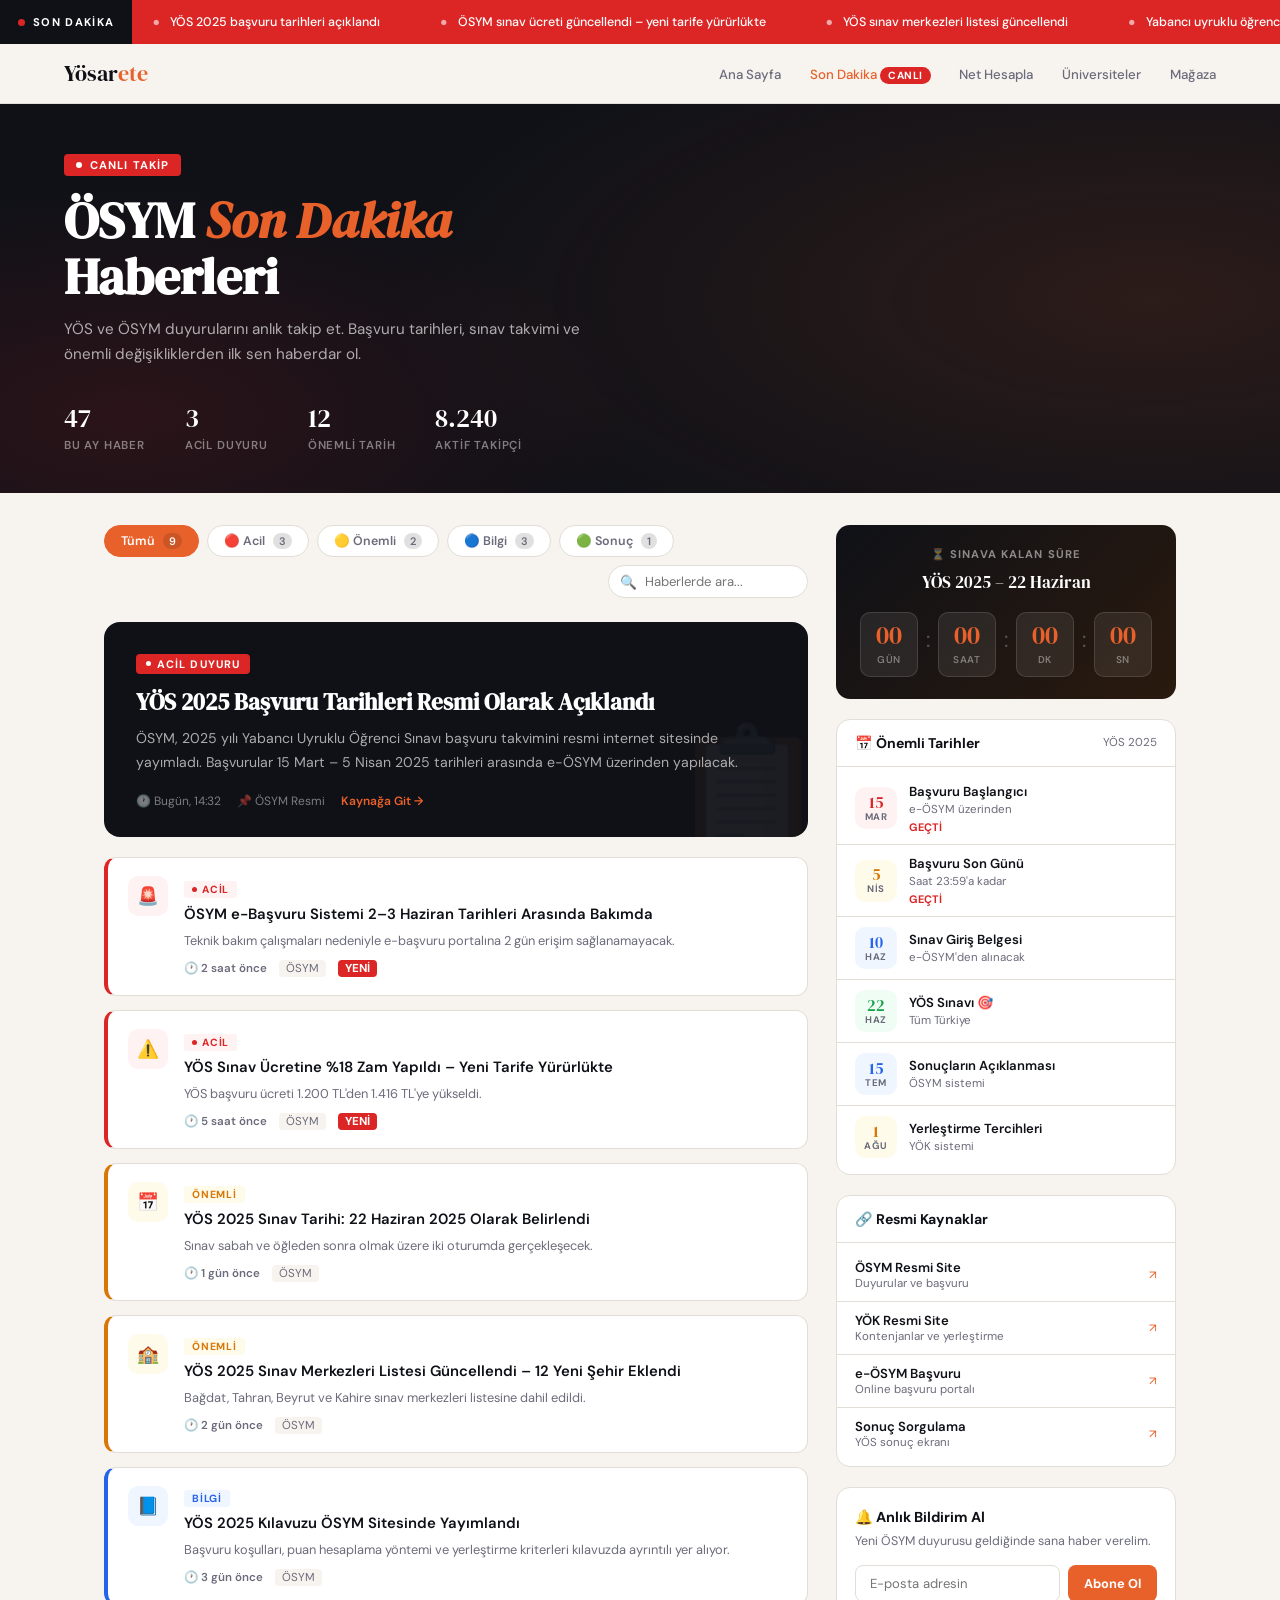
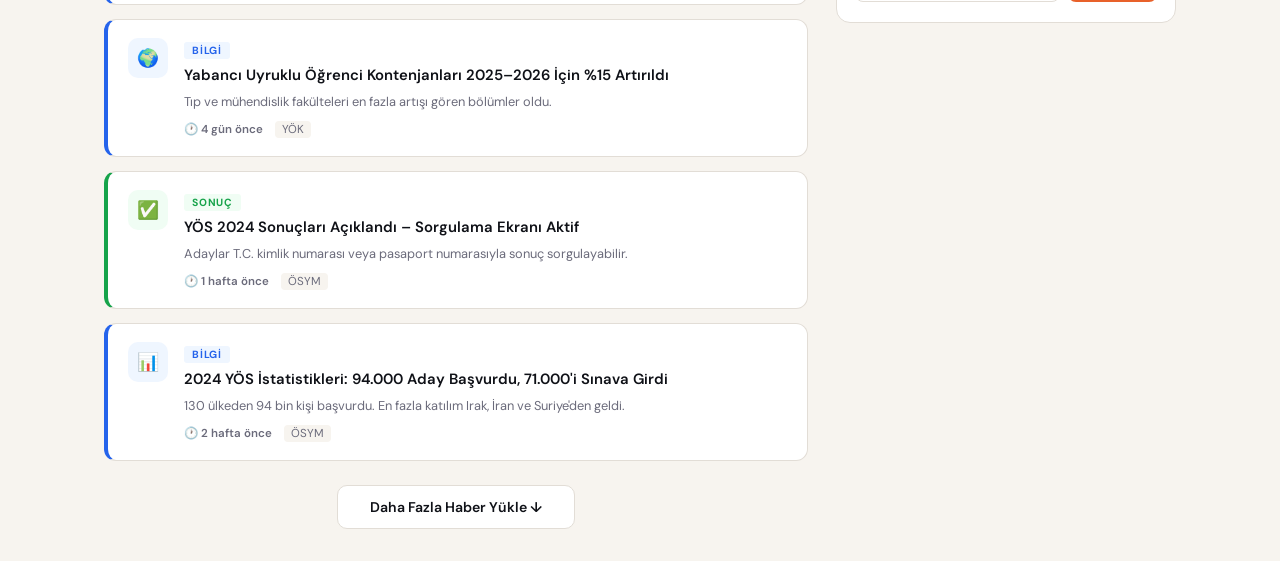
==== index.html @ b96cd9fc "Update print statement from 'Hello' to 'Goodbye'" ====
<!DOCTYPE html>
<html lang="tr">
<head>
<meta charset="UTF-8"/>
<meta name="viewport" content="width=device-width, initial-scale=1.0"/>
<title>ÖSYM Son Dakika – Yösarete</title>
<link href="https://fonts.googleapis.com/css2?family=DM+Serif+Display:ital@0;1&family=DM+Sans:ital,wght@0,300;0,400;0,500;0,600;0,700;1,400&display=swap" rel="stylesheet"/>
<style>
:root {
  --ink:     #0f1117;
  --accent:  #e8612a;
  --red:     #dc2626;
  --amber:   #d97706;
  --green:   #16a34a;
  --blue:    #2563eb;
  --soft:    #f7f4ef;
  --white:   #ffffff;
  --border:  #e2ddd6;
  --mid:     #6b6b7b;
  --ticker-h: 44px;
}
*, *::before, *::after { box-sizing: border-box; margin: 0; padding: 0; }
html { scroll-behavior: smooth; }
body { font-family: 'DM Sans', sans-serif; background: var(--soft); color: var(--ink); overflow-x: hidden; }

.ticker-bar {
  position: fixed; top: 0; left: 0; right: 0; z-index: 200;
  height: var(--ticker-h);
  background: var(--red);
  display: flex; align-items: center; overflow: hidden;
}
.ticker-label {
  background: var(--ink); color: #fff;
  font-size: .7rem; font-weight: 700; letter-spacing: .12em;
  text-transform: uppercase; white-space: nowrap;
  padding: 0 18px; height: 100%;
  display: flex; align-items: center; gap: 8px; flex-shrink: 0;
}
.ticker-dot { width: 7px; height: 7px; border-radius: 50%; background: var(--red); animation: blink 1s infinite; }
.ticker-inner {
  display: flex; gap: 60px; white-space: nowrap;
  animation: ticker 40s linear infinite;
  font-size: .78rem; font-weight: 500; color: #fff;
  align-items: center; padding: 0 20px;
}
.ticker-inner span::before { content: '●'; margin-right: 10px; opacity: .6; }
@keyframes ticker { from { transform: translateX(0); } to { transform: translateX(-50%); } }
@keyframes blink { 0%,100%{ opacity:1; } 50%{ opacity:0; } }

nav {
  position: fixed; top: var(--ticker-h); left: 0; right: 0; z-index: 100;
  background: rgba(247,244,239,.95); backdrop-filter: blur(14px);
  border-bottom: 1px solid var(--border);
  display: flex; align-items: center; justify-content: space-between;
  padding: 0 5vw; height: 60px;
}
.nav-logo { font-family: 'DM Serif Display', serif; font-size: 1.35rem; color: var(--ink); text-decoration: none; }
.nav-logo span { color: var(--accent); }
.nav-links { display: flex; gap: 1.8rem; list-style: none; }
.nav-links a { font-size: .83rem; font-weight: 500; color: var(--mid); text-decoration: none; transition: color .2s; }
.nav-links a:hover, .nav-links a.active { color: var(--accent); }
.nav-badge { background: var(--red); color: #fff; font-size: .65rem; font-weight: 700; letter-spacing: .05em; padding: 2px 8px; border-radius: 20px; animation: blink 1.5s infinite; }

.hero-band {
  margin-top: calc(var(--ticker-h) + 60px);
  background: var(--ink); color: #fff;
  padding: 48px 5vw 40px; position: relative; overflow: hidden;
}
.hero-band-bg {
  position: absolute; inset: 0;
  background: radial-gradient(ellipse 60% 80% at 90% 50%, #e8612a22, transparent),
              radial-gradient(ellipse 40% 60% at 10% 80%, #dc262622, transparent);
}
.hero-band-inner { position: relative; z-index: 1; max-width: 1200px; margin: 0 auto; }
.hero-eyebrow {
  display: inline-flex; align-items: center; gap: 8px;
  background: var(--red); border-radius: 4px;
  font-size: .7rem; font-weight: 700; letter-spacing: .1em;
  text-transform: uppercase; color: #fff; padding: 4px 12px; margin-bottom: 16px;
}
.hero-eyebrow::before { content:''; width:6px;height:6px;border-radius:50%;background:#fff;animation:blink 1s infinite; }
.hero-band h1 { font-family: 'DM Serif Display', serif; font-size: clamp(2rem, 4vw, 3.2rem); line-height: 1.1; margin-bottom: 12px; }
.hero-band h1 em { font-style: italic; color: var(--accent); }
.hero-band p { font-size: .95rem; color: rgba(255,255,255,.65); max-width: 560px; line-height: 1.7; }
.hero-stats-row { display: flex; gap: 2.5rem; margin-top: 32px; flex-wrap: wrap; }
.hstat { display: flex; flex-direction: column; }
.hstat-n { font-family: 'DM Serif Display', serif; font-size: 1.6rem; color: #fff; }
.hstat-l { font-size: .72rem; font-weight: 600; letter-spacing: .07em; text-transform: uppercase; color: rgba(255,255,255,.45); margin-top: 2px; }

.main-layout {
  max-width: 1200px; margin: 0 auto;
  display: grid; grid-template-columns: 1fr 340px;
  gap: 28px; padding: 32px 5vw;
}
@media(max-width:900px){ .main-layout { grid-template-columns:1fr; } }

.filter-bar { display: flex; gap: 8px; margin-bottom: 24px; flex-wrap: wrap; align-items: center; }
.filter-btn {
  padding: 7px 16px; border-radius: 30px;
  border: 1.5px solid var(--border); background: var(--white);
  font-size: .78rem; font-weight: 600; font-family: 'DM Sans', sans-serif;
  color: var(--mid); cursor: pointer; transition: all .2s;
}
.filter-btn:hover { border-color: var(--accent); color: var(--accent); }
.filter-btn.active { background: var(--accent); border-color: var(--accent); color: #fff; }
.filter-count { margin-left: 5px; background: rgba(0,0,0,.12); border-radius: 20px; padding: 1px 6px; font-size: .68rem; }
.search-box { margin-left: auto; position: relative; }
.search-box input {
  padding: 7px 14px 7px 36px; border-radius: 30px;
  border: 1.5px solid var(--border); background: var(--white);
  font-size: .82rem; font-family: 'DM Sans', sans-serif;
  outline: none; width: 200px; transition: border-color .2s, width .3s;
}
.search-box input:focus { border-color: var(--accent); width: 260px; }
.search-icon { position: absolute; left: 12px; top: 50%; transform: translateY(-50%); font-size: .85rem; color: var(--mid); pointer-events: none; }

.featured-card {
  background: var(--ink); color: #fff; border-radius: 16px;
  padding: 28px 32px; margin-bottom: 20px; position: relative; overflow: hidden;
  cursor: pointer; transition: transform .2s;
}
.featured-card:hover { transform: translateY(-3px); }
.featured-bg { position: absolute; right: -20px; bottom: -20px; font-size: 8rem; opacity: .05; line-height: 1; }
.featured-tag {
  display: inline-flex; align-items: center; gap: 6px;
  background: var(--red); border-radius: 4px;
  font-size: .68rem; font-weight: 700; letter-spacing: .1em;
  text-transform: uppercase; color: #fff; padding: 3px 10px; margin-bottom: 14px;
}
.featured-tag::before { content:''; width:5px;height:5px;border-radius:50%;background:#fff;animation:blink 1s infinite; }
.featured-card h2 { font-family: 'DM Serif Display', serif; font-size: 1.45rem; line-height: 1.25; margin-bottom: 10px; }
.featured-card p { font-size: .88rem; color: rgba(255,255,255,.65); line-height: 1.7; margin-bottom: 18px; }
.featured-meta { display: flex; align-items: center; gap: 16px; font-size: .75rem; color: rgba(255,255,255,.45); }
.featured-meta a { color: var(--accent); text-decoration: none; font-weight: 600; }

.news-list { display: flex; flex-direction: column; gap: 14px; }
.news-card {
  background: var(--white); border: 1px solid var(--border); border-radius: 12px;
  padding: 18px 20px; cursor: pointer; display: flex; gap: 16px; align-items: flex-start;
  transition: transform .15s, border-color .2s, box-shadow .2s;
}
.news-card:hover { transform: translateX(4px); border-color: var(--accent); box-shadow: 0 4px 20px rgba(232,97,42,.1); }
.news-card.urgent   { border-left: 4px solid var(--red); }
.news-card.important{ border-left: 4px solid var(--amber); }
.news-card.info     { border-left: 4px solid var(--blue); }
.news-card.success  { border-left: 4px solid var(--green); }
.news-icon { width: 40px; height: 40px; border-radius: 10px; display: flex; align-items: center; justify-content: center; font-size: 1.1rem; flex-shrink: 0; }
.ic-red   { background: #fef2f2; }
.ic-amber { background: #fffbeb; }
.ic-blue  { background: #eff6ff; }
.ic-green { background: #f0fdf4; }
.news-body { flex: 1; min-width: 0; }
.news-badge { display: inline-flex; align-items: center; gap: 5px; font-size: .65rem; font-weight: 700; letter-spacing: .08em; text-transform: uppercase; border-radius: 3px; padding: 2px 8px; margin-bottom: 6px; }
.badge-red   { background: #fef2f2; color: var(--red); }
.badge-amber { background: #fffbeb; color: var(--amber); }
.badge-blue  { background: #eff6ff; color: var(--blue); }
.badge-green { background: #f0fdf4; color: var(--green); }
.badge-dot { width: 5px; height: 5px; border-radius: 50%; background: currentColor; animation: blink 1.2s infinite; }
.news-title { font-weight: 600; font-size: .93rem; line-height: 1.45; margin-bottom: 6px; color: var(--ink); }
.news-excerpt { font-size: .8rem; color: var(--mid); line-height: 1.6; margin-bottom: 8px; display: -webkit-box; -webkit-line-clamp: 2; -webkit-box-orient: vertical; overflow: hidden; }
.news-meta { display: flex; align-items: center; gap: 12px; font-size: .72rem; color: var(--mid); }
.news-time { font-weight: 600; }
.news-source { background: var(--soft); border-radius: 4px; padding: 1px 7px; }
.new-pill { background: var(--red); color: #fff; border-radius: 4px; padding: 1px 7px; font-weight: 700; animation: blink 1.5s infinite; }

.sidebar { display: flex; flex-direction: column; gap: 20px; }
.sidebar-card { background: var(--white); border: 1px solid var(--border); border-radius: 14px; overflow: hidden; }
.sidebar-head { padding: 14px 18px; border-bottom: 1px solid var(--border); display: flex; align-items: center; justify-content: space-between; }
.sidebar-head h3 { font-size: .88rem; font-weight: 700; }
.sidebar-head span { font-size: .72rem; color: var(--mid); }
.sidebar-body { padding: 6px 0; }

.date-item { display: flex; align-items: center; gap: 12px; padding: 10px 18px; border-bottom: 1px solid var(--border); transition: background .15s; cursor: default; }
.date-item:last-child { border-bottom: none; }
.date-item:hover { background: var(--soft); }
.date-box { width: 42px; height: 42px; border-radius: 10px; display: flex; flex-direction: column; align-items: center; justify-content: center; flex-shrink: 0; }
.date-box.red   { background: #fef2f2; }
.date-box.amber { background: #fffbeb; }
.date-box.blue  { background: #eff6ff; }
.date-box.green { background: #f0fdf4; }
.date-day { font-family: 'DM Serif Display', serif; font-size: 1rem; line-height: 1; }
.date-day.red   { color: var(--red); }
.date-day.amber { color: var(--amber); }
.date-day.blue  { color: var(--blue); }
.date-day.green { color: var(--green); }
.date-mon  { font-size: .6rem; font-weight: 700; text-transform: uppercase; letter-spacing: .05em; color: var(--mid); }
.date-info { flex: 1; }
.date-title { font-size: .82rem; font-weight: 600; line-height: 1.3; }
.date-sub   { font-size: .72rem; color: var(--mid); margin-top: 2px; }
.date-kalan { font-size: .68rem; font-weight: 700; color: var(--red); margin-top: 3px; }

.source-link { display: flex; align-items: center; justify-content: space-between; padding: 10px 18px; border-bottom: 1px solid var(--border); text-decoration: none; transition: background .15s; }
.source-link:last-child { border-bottom: none; }
.source-link:hover { background: var(--soft); }
.source-name { font-size: .82rem; font-weight: 600; color: var(--ink); }
.source-desc { font-size: .72rem; color: var(--mid); }
.source-arrow { font-size: .75rem; color: var(--accent); }

.countdown-card { background: linear-gradient(135deg, var(--ink) 0%, #2a1a0e 100%); color: #fff; border-radius: 14px; padding: 22px 18px; text-align: center; }
.cd-label { font-size: .7rem; font-weight: 700; letter-spacing: .1em; text-transform: uppercase; color: rgba(255,255,255,.5); margin-bottom: 10px; }
.cd-title { font-family: 'DM Serif Display', serif; font-size: 1.05rem; margin-bottom: 18px; color: #fff; }
.cd-boxes { display: flex; gap: 8px; justify-content: center; }
.cd-box { background: rgba(255,255,255,.08); border: 1px solid rgba(255,255,255,.12); border-radius: 10px; padding: 10px 12px; min-width: 58px; }
.cd-num { font-family: 'DM Serif Display', serif; font-size: 1.6rem; color: var(--accent); display: block; line-height: 1; }
.cd-unit { font-size: .62rem; font-weight: 600; letter-spacing: .08em; text-transform: uppercase; color: rgba(255,255,255,.4); margin-top: 4px; }
.cd-sep { font-size: 1.4rem; color: rgba(255,255,255,.25); align-self: center; padding-bottom: 10px; }

.notif-card { background: var(--white); border: 1px solid var(--border); border-radius: 14px; padding: 20px 18px; }
.notif-card h3 { font-size: .9rem; font-weight: 700; margin-bottom: 6px; }
.notif-card p { font-size: .78rem; color: var(--mid); margin-bottom: 14px; line-height: 1.5; }
.notif-input { display: flex; gap: 8px; }
.notif-input input { flex: 1; padding: 9px 14px; border-radius: 8px; border: 1.5px solid var(--border); font-size: .82rem; font-family: 'DM Sans', sans-serif; outline: none; transition: border-color .2s; }
.notif-input input:focus { border-color: var(--accent); }
.notif-btn { background: var(--accent); color: #fff; border: none; border-radius: 8px; padding: 9px 16px; font-size: .8rem; font-weight: 700; font-family: 'DM Sans', sans-serif; cursor: pointer; transition: background .2s; white-space: nowrap; }
.notif-btn:hover { background: #c94e1a; }

.modal-overlay { position: fixed; inset: 0; background: rgba(0,0,0,.6); z-index: 300; display: flex; align-items: center; justify-content: center; opacity: 0; pointer-events: none; transition: opacity .25s; }
.modal-overlay.open { opacity: 1; pointer-events: all; }
.modal { background: var(--white); border-radius: 20px; max-width: 640px; width: 92%; max-height: 85vh; overflow-y: auto; transform: translateY(20px); transition: transform .25s; padding: 36px; }
.modal-overlay.open .modal { transform: translateY(0); }
.modal-close-btn { float: right; background: var(--soft); border: none; border-radius: 8px; padding: 6px 14px; font-size: .8rem; font-family: 'DM Sans', sans-serif; cursor: pointer; margin-bottom: 16px; }
.modal h2 { font-family: 'DM Serif Display', serif; font-size: 1.5rem; margin-bottom: 10px; line-height: 1.3; clear: both; }
.modal-meta { font-size: .78rem; color: var(--mid); margin-bottom: 20px; display: flex; gap: 14px; flex-wrap: wrap; }
.modal-body { font-size: .92rem; color: var(--ink); line-height: 1.8; }
.modal-body p { margin-bottom: 14px; }
.modal-body strong { color: var(--accent); }
.modal-source { margin-top: 24px; padding-top: 18px; border-top: 1px solid var(--border); }
.modal-source a { color: var(--accent); font-size: .85rem; font-weight: 600; text-decoration: none; }

.load-more { text-align: center; margin-top: 24px; }
.load-btn { background: var(--white); border: 1.5px solid var(--border); border-radius: 10px; padding: 12px 32px; font-size: .88rem; font-weight: 600; font-family: 'DM Sans', sans-serif; cursor: pointer; transition: all .2s; color: var(--ink); }
.load-btn:hover { border-color: var(--accent); color: var(--accent); }

.reveal { opacity: 0; transform: translateY(16px); transition: opacity .5s, transform .5s; }
.reveal.in { opacity: 1; transform: none; }
@keyframes pulse-ring { 0%{box-shadow:0 0 0 0 rgba(220,38,38,.4)} 70%{box-shadow:0 0 0 8px rgba(220,38,38,0)} 100%{box-shadow:0 0 0 0 rgba(220,38,38,0)} }
.pulse { animation: pulse-ring 2s infinite; }
</style>
</head>
<body>

<div class="ticker-bar">
  <div class="ticker-label"><span class="ticker-dot"></span> SON DAKİKA</div>
  <div style="display:flex;overflow:hidden;flex:1;">
    <div class="ticker-inner">
      <span>YÖS 2025 başvuru tarihleri açıklandı</span>
      <span>ÖSYM sınav ücreti güncellendi – yeni tarife yürürlükte</span>
      <span>YÖS sınav merkezleri listesi güncellendi</span>
      <span>Yabancı uyruklu öğrenci kontenjanları artırıldı</span>
      <span>ÖSYM e-başvuru sistemi bakımda – 3 Haziran'a kadar kapalı</span>
      <span>YÖS 2025 kılavuzu ÖSYM resmi sitesinde yayımlandı</span>
      <span>YÖS 2025 başvuru tarihleri açıklandı</span>
      <span>ÖSYM sınav ücreti güncellendi – yeni tarife yürürlükte</span>
      <span>YÖS sınav merkezleri listesi güncellendi</span>
      <span>Yabancı uyruklu öğrenci kontenjanları artırıldı</span>
      <span>ÖSYM e-başvuru sistemi bakımda – 3 Haziran'a kadar kapalı</span>
      <span>YÖS 2025 kılavuzu ÖSYM resmi sitesinde yayımlandı</span>
    </div>
  </div>
</div>

<nav>
  <a class="nav-logo" href="#">Yösar<span>ete</span></a>
  <ul class="nav-links">
    <li><a href="#">Ana Sayfa</a></li>
    <li><a href="#" class="active">Son Dakika <span class="nav-badge">CANLI</span></a></li>
    <li><a href="#">Net Hesapla</a></li>
    <li><a href="#">Üniversiteler</a></li>
    <li><a href="#">Mağaza</a></li>
  </ul>
</nav>

<div class="hero-band">
  <div class="hero-band-bg"></div>
  <div class="hero-band-inner">
    <div class="hero-eyebrow">CANLI TAKİP</div>
    <h1>ÖSYM <em>Son Dakika</em><br/>Haberleri</h1>
    <p>YÖS ve ÖSYM duyurularını anlık takip et. Başvuru tarihleri, sınav takvimi ve önemli değişikliklerden ilk sen haberdar ol.</p>
    <div class="hero-stats-row">
      <div class="hstat"><span class="hstat-n">47</span><span class="hstat-l">Bu Ay Haber</span></div>
      <div class="hstat"><span class="hstat-n">3</span><span class="hstat-l">Acil Duyuru</span></div>
      <div class="hstat"><span class="hstat-n">12</span><span class="hstat-l">Önemli Tarih</span></div>
      <div class="hstat"><span class="hstat-n" id="liveCount">8.240</span><span class="hstat-l">Aktif Takipçi</span></div>
    </div>
  </div>
</div>

<div class="main-layout">
  <div>
    <div class="filter-bar reveal">
      <button class="filter-btn active" onclick="filterNews('all',this)">Tümü <span class="filter-count">9</span></button>
      <button class="filter-btn" onclick="filterNews('urgent',this)">🔴 Acil <span class="filter-count">3</span></button>
      <button class="filter-btn" onclick="filterNews('important',this)">🟡 Önemli <span class="filter-count">2</span></button>
      <button class="filter-btn" onclick="filterNews('info',this)">🔵 Bilgi <span class="filter-count">3</span></button>
      <button class="filter-btn" onclick="filterNews('success',this)">🟢 Sonuç <span class="filter-count">1</span></button>
      <div class="search-box">
        <span class="search-icon">🔍</span>
        <input type="text" placeholder="Haberlerde ara..." oninput="searchNews(this.value)"/>
      </div>
    </div>

    <div class="featured-card reveal" onclick="openModal(0)">
      <div class="featured-bg">📋</div>
      <div class="featured-tag">ACİL DUYURU</div>
      <h2>YÖS 2025 Başvuru Tarihleri Resmi Olarak Açıklandı</h2>
      <p>ÖSYM, 2025 yılı Yabancı Uyruklu Öğrenci Sınavı başvuru takvimini resmi internet sitesinde yayımladı. Başvurular 15 Mart – 5 Nisan 2025 tarihleri arasında e-ÖSYM üzerinden yapılacak.</p>
      <div class="featured-meta">
        <span>🕐 Bugün, 14:32</span><span>📌 ÖSYM Resmi</span>
        <a href="https://www.osym.gov.tr" target="_blank" onclick="event.stopPropagation()">Kaynağa Git →</a>
      </div>
    </div>

    <div class="news-list" id="newsList">
      <div class="news-card urgent reveal" data-type="urgent" onclick="openModal(1)">
        <div class="news-icon ic-red">🚨</div>
        <div class="news-body">
          <div class="news-badge badge-red"><span class="badge-dot"></span>ACİL</div>
          <div class="news-title">ÖSYM e-Başvuru Sistemi 2–3 Haziran Tarihleri Arasında Bakımda</div>
          <div class="news-excerpt">Teknik bakım çalışmaları nedeniyle e-başvuru portalına 2 gün erişim sağlanamayacak.</div>
          <div class="news-meta"><span class="news-time">🕐 2 saat önce</span><span class="news-source">ÖSYM</span><span class="new-pill">YENİ</span></div>
        </div>
      </div>
      <div class="news-card urgent reveal" data-type="urgent" onclick="openModal(2)">
        <div class="news-icon ic-red">⚠️</div>
        <div class="news-body">
          <div class="news-badge badge-red"><span class="badge-dot"></span>ACİL</div>
          <div class="news-title">YÖS Sınav Ücretine %18 Zam Yapıldı – Yeni Tarife Yürürlükte</div>
          <div class="news-excerpt">YÖS başvuru ücreti 1.200 TL'den 1.416 TL'ye yükseldi.</div>
          <div class="news-meta"><span class="news-time">🕐 5 saat önce</span><span class="news-source">ÖSYM</span><span class="new-pill">YENİ</span></div>
        </div>
      </div>
      <div class="news-card important reveal" data-type="important" onclick="openModal(3)">
        <div class="news-icon ic-amber">📅</div>
        <div class="news-body">
          <div class="news-badge badge-amber">ÖNEMLİ</div>
          <div class="news-title">YÖS 2025 Sınav Tarihi: 22 Haziran 2025 Olarak Belirlendi</div>
          <div class="news-excerpt">Sınav sabah ve öğleden sonra olmak üzere iki oturumda gerçekleşecek.</div>
          <div class="news-meta"><span class="news-time">🕐 1 gün önce</span><span class="news-source">ÖSYM</span></div>
        </div>
      </div>
      <div class="news-card important reveal" data-type="important" onclick="openModal(4)">
        <div class="news-icon ic-amber">🏫</div>
        <div class="news-body">
          <div class="news-badge badge-amber">ÖNEMLİ</div>
          <div class="news-title">YÖS 2025 Sınav Merkezleri Listesi Güncellendi – 12 Yeni Şehir Eklendi</div>
          <div class="news-excerpt">Bağdat, Tahran, Beyrut ve Kahire sınav merkezleri listesine dahil edildi.</div>
          <div class="news-meta"><span class="news-time">🕐 2 gün önce</span><span class="news-source">ÖSYM</span></div>
        </div>
      </div>
      <div class="news-card info reveal" data-type="info" onclick="openModal(5)">
        <div class="news-icon ic-blue">📘</div>
        <div class="news-body">
          <div class="news-badge badge-blue">BİLGİ</div>
          <div class="news-title">YÖS 2025 Kılavuzu ÖSYM Sitesinde Yayımlandı</div>
          <div class="news-excerpt">Başvuru koşulları, puan hesaplama yöntemi ve yerleştirme kriterleri kılavuzda ayrıntılı yer alıyor.</div>
          <div class="news-meta"><span class="news-time">🕐 3 gün önce</span><span class="news-source">ÖSYM</span></div>
        </div>
      </div>
      <div class="news-card info reveal" data-type="info" onclick="openModal(6)">
        <div class="news-icon ic-blue">🌍</div>
        <div class="news-body">
          <div class="news-badge badge-blue">BİLGİ</div>
          <div class="news-title">Yabancı Uyruklu Öğrenci Kontenjanları 2025–2026 İçin %15 Artırıldı</div>
          <div class="news-excerpt">Tıp ve mühendislik fakülteleri en fazla artışı gören bölümler oldu.</div>
          <div class="news-meta"><span class="news-time">🕐 4 gün önce</span><span class="news-source">YÖK</span></div>
        </div>
      </div>
      <div class="news-card success reveal" data-type="success" onclick="openModal(7)">
        <div class="news-icon ic-green">✅</div>
        <div class="news-body">
          <div class="news-badge badge-green">SONUÇ</div>
          <div class="news-title">YÖS 2024 Sonuçları Açıklandı – Sorgulama Ekranı Aktif</div>
          <div class="news-excerpt">Adaylar T.C. kimlik numarası veya pasaport numarasıyla sonuç sorgulayabilir.</div>
          <div class="news-meta"><span class="news-time">🕐 1 hafta önce</span><span class="news-source">ÖSYM</span></div>
        </div>
      </div>
      <div class="news-card info reveal" data-type="info" onclick="openModal(8)">
        <div class="news-icon ic-blue">📊</div>
        <div class="news-body">
          <div class="news-badge badge-blue">BİLGİ</div>
          <div class="news-title">2024 YÖS İstatistikleri: 94.000 Aday Başvurdu, 71.000'i Sınava Girdi</div>
          <div class="news-excerpt">130 ülkeden 94 bin kişi başvurdu. En fazla katılım Irak, İran ve Suriye'den geldi.</div>
          <div class="news-meta"><span class="news-time">🕐 2 hafta önce</span><span class="news-source">ÖSYM</span></div>
        </div>
      </div>
    </div>
    <div class="load-more reveal">
      <button class="load-btn" onclick="loadMore()">Daha Fazla Haber Yükle ↓</button>
    </div>
  </div>

  <div class="sidebar">
    <div class="countdown-card reveal pulse">
      <div class="cd-label">⏳ Sınava Kalan Süre</div>
      <div class="cd-title">YÖS 2025 – 22 Haziran</div>
      <div class="cd-boxes">
        <div class="cd-box"><span class="cd-num" id="cd-g">--</span><div class="cd-unit">Gün</div></div>
        <div class="cd-sep">:</div>
        <div class="cd-box"><span class="cd-num" id="cd-s">--</span><div class="cd-unit">Saat</div></div>
        <div class="cd-sep">:</div>
        <div class="cd-box"><span class="cd-num" id="cd-d">--</span><div class="cd-unit">Dk</div></div>
        <div class="cd-sep">:</div>
        <div class="cd-box"><span class="cd-num" id="cd-sn">--</span><div class="cd-unit">Sn</div></div>
      </div>
    </div>

    <div class="sidebar-card reveal">
      <div class="sidebar-head"><h3>📅 Önemli Tarihler</h3><span>YÖS 2025</span></div>
      <div class="sidebar-body">
        <div class="date-item"><div class="date-box red"><span class="date-day red">15</span><span class="date-mon">Mar</span></div><div class="date-info"><div class="date-title">Başvuru Başlangıcı</div><div class="date-sub">e-ÖSYM üzerinden</div><div class="date-kalan">GEÇTİ</div></div></div>
        <div class="date-item"><div class="date-box amber"><span class="date-day amber">5</span><span class="date-mon">Nis</span></div><div class="date-info"><div class="date-title">Başvuru Son Günü</div><div class="date-sub">Saat 23:59'a kadar</div><div class="date-kalan">GEÇTİ</div></div></div>
        <div class="date-item"><div class="date-box blue"><span class="date-day blue">10</span><span class="date-mon">Haz</span></div><div class="date-info"><div class="date-title">Sınav Giriş Belgesi</div><div class="date-sub">e-ÖSYM'den alınacak</div></div></div>
        <div class="date-item"><div class="date-box green"><span class="date-day green">22</span><span class="date-mon">Haz</span></div><div class="date-info"><div class="date-title">YÖS Sınavı 🎯</div><div class="date-sub">Tüm Türkiye</div></div></div>
        <div class="date-item"><div class="date-box blue"><span class="date-day blue">15</span><span class="date-mon">Tem</span></div><div class="date-info"><div class="date-title">Sonuçların Açıklanması</div><div class="date-sub">ÖSYM sistemi</div></div></div>
        <div class="date-item"><div class="date-box amber"><span class="date-day amber">1</span><span class="date-mon">Ağu</span></div><div class="date-info"><div class="date-title">Yerleştirme Tercihleri</div><div class="date-sub">YÖK sistemi</div></div></div>
      </div>
    </div>

    <div class="sidebar-card reveal">
      <div class="sidebar-head"><h3>🔗 Resmi Kaynaklar</h3></div>
      <div class="sidebar-body">
        <a class="source-link" href="https://www.osym.gov.tr" target="_blank"><div><div class="source-name">ÖSYM Resmi Site</div><div class="source-desc">Duyurular ve başvuru</div></div><span class="source-arrow">↗</span></a>
        <a class="source-link" href="https://www.yok.gov.tr" target="_blank"><div><div class="source-name">YÖK Resmi Site</div><div class="source-desc">Kontenjanlar ve yerleştirme</div></div><span class="source-arrow">↗</span></a>
        <a class="source-link" href="https://e-okul.osym.gov.tr" target="_blank"><div><div class="source-name">e-ÖSYM Başvuru</div><div class="source-desc">Online başvuru portalı</div></div><span class="source-arrow">↗</span></a>
        <a class="source-link" href="https://sonuc.osym.gov.tr" target="_blank"><div><div class="source-name">Sonuç Sorgulama</div><div class="source-desc">YÖS sonuç ekranı</div></div><span class="source-arrow">↗</span></a>
      </div>
    </div>

    <div class="notif-card reveal">
      <h3>🔔 Anlık Bildirim Al</h3>
      <p>Yeni ÖSYM duyurusu geldiğinde sana haber verelim.</p>
      <div class="notif-input">
        <input type="email" placeholder="E-posta adresin"/>
        <button class="notif-btn" onclick="subscribeNotif(this)">Abone Ol</button>
      </div>
    </div>
  </div>
</div>

<div class="modal-overlay" id="modalOverlay" onclick="closeModal(event)">
  <div class="modal" id="modalBox">
    <button class="modal-close-btn" onclick="closeModalDirect()">✕ Kapat</button>
    <div id="modalContent"></div>
  </div>
</div>

<script>
const haberler = [
  { badge:'ACİL DUYURU', bc:'badge-red', title:'YÖS 2025 Başvuru Tarihleri Resmi Olarak Açıklandı', date:'Bugün, 14:32', source:'ÖSYM Resmi', url:'https://www.osym.gov.tr', body:`<p>ÖSYM, 2025 yılı YÖS başvuru takvimini resmi internet sitesinde duyurdu.</p><p><strong>Başvuru Tarihleri:</strong> 15 Mart – 5 Nisan 2025, e-ÖSYM üzerinden.</p><p><strong>Sınav Tarihi:</strong> 22 Haziran 2025.</p><p><strong>Kimler Başvurabilir?</strong> Yabancı uyruklu adaylar ve Mavi Kart sahipleri başvurabilir.</p>` },
  { badge:'ACİL', bc:'badge-red', title:'ÖSYM e-Başvuru Sistemi 2–3 Haziran Tarihleri Arasında Bakımda', date:'2 saat önce', source:'ÖSYM', url:'https://www.osym.gov.tr', body:`<p>e-Başvuru portalı 2 Haziran 23:00 – 3 Haziran 09:00 arasında teknik bakım nedeniyle kapalı olacak.</p><p><strong>Etkilenen İşlemler:</strong> Yeni başvuru, ücret ödeme ve belge yükleme.</p><p><strong>Tavsiye:</strong> Son başvuru tarihi yaklaşıyorsa işlemlerinizi hemen tamamlayın.</p>` },
  { badge:'ACİL', bc:'badge-red', title:'YÖS Sınav Ücretine %18 Zam Yapıldı', date:'5 saat önce', source:'ÖSYM', url:'https://www.osym.gov.tr', body:`<p>YÖS başvuru ücreti <strong>1.200 TL'den 1.416 TL'ye</strong> yükseldi.</p><p>Yurt dışı sınav merkezleri için ek ücret 50 USD olarak belirlendi.</p>` },
  { badge:'ÖNEMLİ', bc:'badge-amber', title:'YÖS 2025 Sınav Tarihi: 22 Haziran 2025', date:'1 gün önce', source:'ÖSYM', url:'https://www.osym.gov.tr', body:`<p>YÖS 2025 sınavı <strong>22 Haziran 2025 Pazar</strong> günü iki oturumda yapılacak: sabah 09:30 ve öğleden sonra 14:00.</p><p>Sınav giriş belgesi 10 Haziran'dan itibaren e-ÖSYM'den alınabilecek.</p>` },
  { badge:'ÖNEMLİ', bc:'badge-amber', title:'YÖS 2025 Sınav Merkezleri Listesi Güncellendi', date:'2 gün önce', source:'ÖSYM', url:'https://www.osym.gov.tr', body:`<p>Yeni eklenen şehirler: <strong>Bağdat, Tahran, Beyrut, Kahire, Lahor, Dakar, Nairobi ve Tiflis.</strong></p><p>Toplamda 46 ülkede 78 sınav merkezi aktif olacak.</p>` },
  { badge:'BİLGİ', bc:'badge-blue', title:'YÖS 2025 Kılavuzu Yayımlandı', date:'3 gün önce', source:'ÖSYM', url:'https://www.osym.gov.tr', body:`<p>YÖS 2025 kılavuzu PDF formatında yayımlandı. Başvuru koşulları, sınav takvimi ve puan hesaplama yöntemi yer alıyor.</p><p><strong>İndirmek için:</strong> osym.gov.tr → Sınavlar → YÖS 2025</p>` },
  { badge:'BİLGİ', bc:'badge-blue', title:'Yabancı Uyruklu Öğrenci Kontenjanları %15 Artırıldı', date:'4 gün önce', source:'YÖK', url:'https://www.yok.gov.tr', body:`<p>2025–2026 öğretim yılı için devlet üniversitelerinin yabancı uyruklu kontenjanları <strong>%15 artırıldı.</strong></p><p>Güncel kontenjanlar YÖK Atlas üzerinden sorgulanabilir.</p>` },
  { badge:'SONUÇ', bc:'badge-green', title:'YÖS 2024 Sonuçları Açıklandı', date:'1 hafta önce', source:'ÖSYM', url:'https://sonuc.osym.gov.tr', body:`<p>2024 YÖS sonuçları ÖSYM sisteminde yayımlandı. <strong>T.C. kimlik numarası veya pasaport numarası</strong> ile giriş yapılabilir.</p>` },
  { badge:'BİLGİ', bc:'badge-blue', title:'2024 YÖS İstatistikleri Açıklandı', date:'2 hafta önce', source:'ÖSYM', url:'https://www.osym.gov.tr', body:`<p>2024 YÖS'e <strong>130 ülkeden 94.257 kişi başvurdu</strong>, 71.340 kişi sınava girdi.</p><p>En fazla katılım: Irak (%34), İran (%18), Suriye (%11).</p>` },
];

function openModal(idx) {
  const h = haberler[idx];
  document.getElementById('modalContent').innerHTML = `
    <div style="display:inline-flex;align-items:center;gap:5px;font-size:.65rem;font-weight:700;letter-spacing:.08em;text-transform:uppercase;border-radius:3px;padding:2px 8px;margin-bottom:10px;" class="${h.bc}">${h.badge}</div>
    <h2>${h.title}</h2>
    <div class="modal-meta"><span>🕐 ${h.date}</span><span>📌 ${h.source}</span></div>
    <div class="modal-body">${h.body}</div>
    <div class="modal-source">🔗 Kaynak: <a href="${h.url}" target="_blank">${h.source}</a></div>`;
  document.getElementById('modalOverlay').classList.add('open');
}
function closeModal(e) { if(e.target===document.getElementById('modalOverlay')) closeModalDirect(); }
function closeModalDirect() { document.getElementById('modalOverlay').classList.remove('open'); }

function filterNews(type, btn) {
  document.querySelectorAll('.filter-btn').forEach(b => b.classList.remove('active'));
  btn.classList.add('active');
  document.querySelectorAll('#newsList .news-card').forEach(c => { c.style.display = (type==='all'||c.dataset.type===type)?'':'none'; });
}
function searchNews(q) {
  const query = q.toLowerCase();
  document.querySelectorAll('#newsList .news-card').forEach(c => {
    const t = c.querySelector('.news-title').textContent.toLowerCase();
    const x = c.querySelector('.news-excerpt').textContent.toLowerCase();
    c.style.display = (t.includes(query)||x.includes(query))?'':'none';
  });
}
function loadMore() {
  const list = document.getElementById('newsList');
  const extras = [
    { type:'info', icon:'📄', ic:'ic-blue', badge:'BİLGİ', bc:'badge-blue', time:'3 hafta önce', title:'Türkçe Hazırlık Programları ve YÖS Muafiyeti – Güncel Liste', exc:'Bazı üniversitelerin Türkçe hazırlık sınıflarına YÖS puanı olmadan kayıt yaptırılabildiği bölümler yayımlandı.' },
    { type:'important', icon:'🏛️', ic:'ic-amber', badge:'ÖNEMLİ', bc:'badge-amber', time:'3 hafta önce', title:'Devlet Üniversitelerinde Harç Ücretleri 2025–2026 Dönemi İçin Belirlendi', exc:'Yükseköğretim Kredi ve Yurtlar Kurumu 2025–2026 dönemine ait üniversite harç ücretlerini açıkladı.' },
  ];
  extras.forEach(h => {
    const div = document.createElement('div');
    div.className = `news-card ${h.type} reveal`; div.dataset.type = h.type;
    div.innerHTML = `<div class="news-icon ${h.ic}">${h.icon}</div><div class="news-body"><div class="news-badge ${h.bc}">${h.badge}</div><div class="news-title">${h.title}</div><div class="news-excerpt">${h.exc}</div><div class="news-meta"><span class="news-time">🕐 ${h.time}</span><span class="news-source">ÖSYM</span></div></div>`;
    list.appendChild(div);
    setTimeout(() => div.classList.add('in'), 80);
  });
  document.querySelector('.load-more').innerHTML = '<p style="color:var(--mid);font-size:.85rem;text-align:center;">Tüm haberler yüklendi.</p>';
}
function subscribeNotif(btn) {
  const input = btn.previousElementSibling;
  if (!input.value.includes('@')) { input.style.borderColor='var(--red)'; return; }
  btn.textContent = '✓ Abone Olundu!'; btn.style.background = 'var(--green)';
  btn.disabled = true; input.disabled = true;
}

function updateCountdown() {
  const diff = new Date('2025-06-22T09:30:00') - new Date();
  if (diff <= 0) { ['cd-g','cd-s','cd-d','cd-sn'].forEach(id => document.getElementById(id).textContent='00'); return; }
  document.getElementById('cd-g').textContent  = String(Math.floor(diff/86400000)).padStart(2,'0');
  document.getElementById('cd-s').textContent  = String(Math.floor((diff%86400000)/3600000)).padStart(2,'0');
  document.getElementById('cd-d').textContent  = String(Math.floor((diff%3600000)/60000)).padStart(2,'0');
  document.getElementById('cd-sn').textContent = String(Math.floor((diff%60000)/1000)).padStart(2,'0');
}
updateCountdown(); setInterval(updateCountdown, 1000);

let liveN = 8240;
setInterval(() => { liveN += Math.floor(Math.random()*3)-1; document.getElementById('liveCount').textContent = liveN.toLocaleString('tr-TR'); }, 3000);

const obs = new IntersectionObserver(entries => entries.forEach((e,i) => { if(e.isIntersecting){ setTimeout(()=>e.target.classList.add('in'),i*70); obs.unobserve(e.target); } }), {threshold:.08});
document.querySelectorAll('.reveal').forEach(r => obs.observe(r));
</script>
</body>
</html>
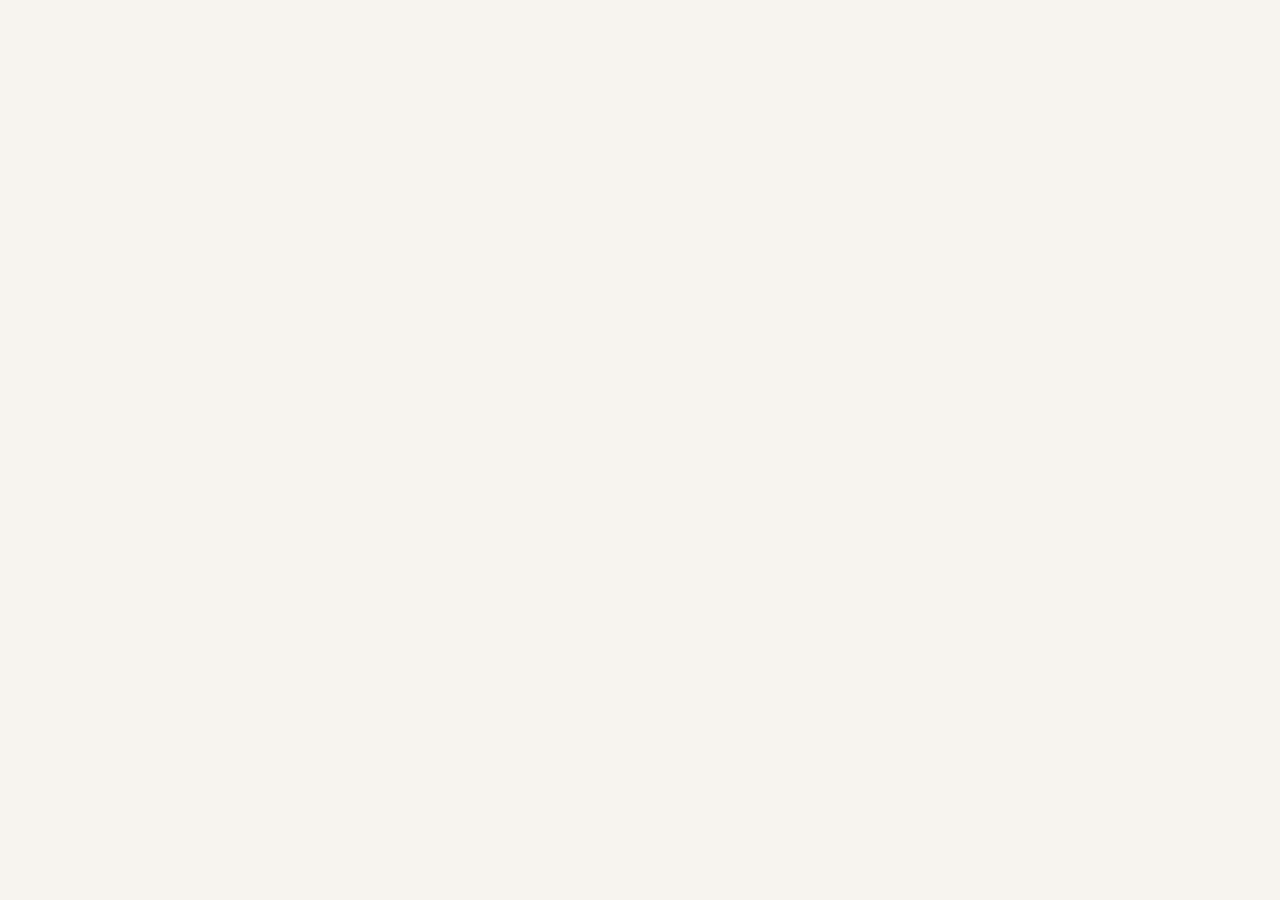
==== commit 3ac255c4: "Update print statement from 'Hello' to 'Goodbye'" ====
--- a/index.html
+++ b/index.html
@@ -73,453 +73,3 @@
 }
 .hero-band-inner { position: relative; z-index: 1; max-width: 1200px; margin: 0 auto; }
 .hero-eyebrow {
-  display: inline-flex; align-items: center; gap: 8px;
-  background: var(--red); border-radius: 4px;
-  font-size: .7rem; font-weight: 700; letter-spacing: .1em;
-  text-transform: uppercase; color: #fff; padding: 4px 12px; margin-bottom: 16px;
-}
-.hero-eyebrow::before { content:''; width:6px;height:6px;border-radius:50%;background:#fff;animation:blink 1s infinite; }
-.hero-band h1 { font-family: 'DM Serif Display', serif; font-size: clamp(2rem, 4vw, 3.2rem); line-height: 1.1; margin-bottom: 12px; }
-.hero-band h1 em { font-style: italic; color: var(--accent); }
-.hero-band p { font-size: .95rem; color: rgba(255,255,255,.65); max-width: 560px; line-height: 1.7; }
-.hero-stats-row { display: flex; gap: 2.5rem; margin-top: 32px; flex-wrap: wrap; }
-.hstat { display: flex; flex-direction: column; }
-.hstat-n { font-family: 'DM Serif Display', serif; font-size: 1.6rem; color: #fff; }
-.hstat-l { font-size: .72rem; font-weight: 600; letter-spacing: .07em; text-transform: uppercase; color: rgba(255,255,255,.45); margin-top: 2px; }
-
-.main-layout {
-  max-width: 1200px; margin: 0 auto;
-  display: grid; grid-template-columns: 1fr 340px;
-  gap: 28px; padding: 32px 5vw;
-}
-@media(max-width:900px){ .main-layout { grid-template-columns:1fr; } }
-
-.filter-bar { display: flex; gap: 8px; margin-bottom: 24px; flex-wrap: wrap; align-items: center; }
-.filter-btn {
-  padding: 7px 16px; border-radius: 30px;
-  border: 1.5px solid var(--border); background: var(--white);
-  font-size: .78rem; font-weight: 600; font-family: 'DM Sans', sans-serif;
-  color: var(--mid); cursor: pointer; transition: all .2s;
-}
-.filter-btn:hover { border-color: var(--accent); color: var(--accent); }
-.filter-btn.active { background: var(--accent); border-color: var(--accent); color: #fff; }
-.filter-count { margin-left: 5px; background: rgba(0,0,0,.12); border-radius: 20px; padding: 1px 6px; font-size: .68rem; }
-.search-box { margin-left: auto; position: relative; }
-.search-box input {
-  padding: 7px 14px 7px 36px; border-radius: 30px;
-  border: 1.5px solid var(--border); background: var(--white);
-  font-size: .82rem; font-family: 'DM Sans', sans-serif;
-  outline: none; width: 200px; transition: border-color .2s, width .3s;
-}
-.search-box input:focus { border-color: var(--accent); width: 260px; }
-.search-icon { position: absolute; left: 12px; top: 50%; transform: translateY(-50%); font-size: .85rem; color: var(--mid); pointer-events: none; }
-
-.featured-card {
-  background: var(--ink); color: #fff; border-radius: 16px;
-  padding: 28px 32px; margin-bottom: 20px; position: relative; overflow: hidden;
-  cursor: pointer; transition: transform .2s;
-}
-.featured-card:hover { transform: translateY(-3px); }
-.featured-bg { position: absolute; right: -20px; bottom: -20px; font-size: 8rem; opacity: .05; line-height: 1; }
-.featured-tag {
-  display: inline-flex; align-items: center; gap: 6px;
-  background: var(--red); border-radius: 4px;
-  font-size: .68rem; font-weight: 700; letter-spacing: .1em;
-  text-transform: uppercase; color: #fff; padding: 3px 10px; margin-bottom: 14px;
-}
-.featured-tag::before { content:''; width:5px;height:5px;border-radius:50%;background:#fff;animation:blink 1s infinite; }
-.featured-card h2 { font-family: 'DM Serif Display', serif; font-size: 1.45rem; line-height: 1.25; margin-bottom: 10px; }
-.featured-card p { font-size: .88rem; color: rgba(255,255,255,.65); line-height: 1.7; margin-bottom: 18px; }
-.featured-meta { display: flex; align-items: center; gap: 16px; font-size: .75rem; color: rgba(255,255,255,.45); }
-.featured-meta a { color: var(--accent); text-decoration: none; font-weight: 600; }
-
-.news-list { display: flex; flex-direction: column; gap: 14px; }
-.news-card {
-  background: var(--white); border: 1px solid var(--border); border-radius: 12px;
-  padding: 18px 20px; cursor: pointer; display: flex; gap: 16px; align-items: flex-start;
-  transition: transform .15s, border-color .2s, box-shadow .2s;
-}
-.news-card:hover { transform: translateX(4px); border-color: var(--accent); box-shadow: 0 4px 20px rgba(232,97,42,.1); }
-.news-card.urgent   { border-left: 4px solid var(--red); }
-.news-card.important{ border-left: 4px solid var(--amber); }
-.news-card.info     { border-left: 4px solid var(--blue); }
-.news-card.success  { border-left: 4px solid var(--green); }
-.news-icon { width: 40px; height: 40px; border-radius: 10px; display: flex; align-items: center; justify-content: center; font-size: 1.1rem; flex-shrink: 0; }
-.ic-red   { background: #fef2f2; }
-.ic-amber { background: #fffbeb; }
-.ic-blue  { background: #eff6ff; }
-.ic-green { background: #f0fdf4; }
-.news-body { flex: 1; min-width: 0; }
-.news-badge { display: inline-flex; align-items: center; gap: 5px; font-size: .65rem; font-weight: 700; letter-spacing: .08em; text-transform: uppercase; border-radius: 3px; padding: 2px 8px; margin-bottom: 6px; }
-.badge-red   { background: #fef2f2; color: var(--red); }
-.badge-amber { background: #fffbeb; color: var(--amber); }
-.badge-blue  { background: #eff6ff; color: var(--blue); }
-.badge-green { background: #f0fdf4; color: var(--green); }
-.badge-dot { width: 5px; height: 5px; border-radius: 50%; background: currentColor; animation: blink 1.2s infinite; }
-.news-title { font-weight: 600; font-size: .93rem; line-height: 1.45; margin-bottom: 6px; color: var(--ink); }
-.news-excerpt { font-size: .8rem; color: var(--mid); line-height: 1.6; margin-bottom: 8px; display: -webkit-box; -webkit-line-clamp: 2; -webkit-box-orient: vertical; overflow: hidden; }
-.news-meta { display: flex; align-items: center; gap: 12px; font-size: .72rem; color: var(--mid); }
-.news-time { font-weight: 600; }
-.news-source { background: var(--soft); border-radius: 4px; padding: 1px 7px; }
-.new-pill { background: var(--red); color: #fff; border-radius: 4px; padding: 1px 7px; font-weight: 700; animation: blink 1.5s infinite; }
-
-.sidebar { display: flex; flex-direction: column; gap: 20px; }
-.sidebar-card { background: var(--white); border: 1px solid var(--border); border-radius: 14px; overflow: hidden; }
-.sidebar-head { padding: 14px 18px; border-bottom: 1px solid var(--border); display: flex; align-items: center; justify-content: space-between; }
-.sidebar-head h3 { font-size: .88rem; font-weight: 700; }
-.sidebar-head span { font-size: .72rem; color: var(--mid); }
-.sidebar-body { padding: 6px 0; }
-
-.date-item { display: flex; align-items: center; gap: 12px; padding: 10px 18px; border-bottom: 1px solid var(--border); transition: background .15s; cursor: default; }
-.date-item:last-child { border-bottom: none; }
-.date-item:hover { background: var(--soft); }
-.date-box { width: 42px; height: 42px; border-radius: 10px; display: flex; flex-direction: column; align-items: center; justify-content: center; flex-shrink: 0; }
-.date-box.red   { background: #fef2f2; }
-.date-box.amber { background: #fffbeb; }
-.date-box.blue  { background: #eff6ff; }
-.date-box.green { background: #f0fdf4; }
-.date-day { font-family: 'DM Serif Display', serif; font-size: 1rem; line-height: 1; }
-.date-day.red   { color: var(--red); }
-.date-day.amber { color: var(--amber); }
-.date-day.blue  { color: var(--blue); }
-.date-day.green { color: var(--green); }
-.date-mon  { font-size: .6rem; font-weight: 700; text-transform: uppercase; letter-spacing: .05em; color: var(--mid); }
-.date-info { flex: 1; }
-.date-title { font-size: .82rem; font-weight: 600; line-height: 1.3; }
-.date-sub   { font-size: .72rem; color: var(--mid); margin-top: 2px; }
-.date-kalan { font-size: .68rem; font-weight: 700; color: var(--red); margin-top: 3px; }
-
-.source-link { display: flex; align-items: center; justify-content: space-between; padding: 10px 18px; border-bottom: 1px solid var(--border); text-decoration: none; transition: background .15s; }
-.source-link:last-child { border-bottom: none; }
-.source-link:hover { background: var(--soft); }
-.source-name { font-size: .82rem; font-weight: 600; color: var(--ink); }
-.source-desc { font-size: .72rem; color: var(--mid); }
-.source-arrow { font-size: .75rem; color: var(--accent); }
-
-.countdown-card { background: linear-gradient(135deg, var(--ink) 0%, #2a1a0e 100%); color: #fff; border-radius: 14px; padding: 22px 18px; text-align: center; }
-.cd-label { font-size: .7rem; font-weight: 700; letter-spacing: .1em; text-transform: uppercase; color: rgba(255,255,255,.5); margin-bottom: 10px; }
-.cd-title { font-family: 'DM Serif Display', serif; font-size: 1.05rem; margin-bottom: 18px; color: #fff; }
-.cd-boxes { display: flex; gap: 8px; justify-content: center; }
-.cd-box { background: rgba(255,255,255,.08); border: 1px solid rgba(255,255,255,.12); border-radius: 10px; padding: 10px 12px; min-width: 58px; }
-.cd-num { font-family: 'DM Serif Display', serif; font-size: 1.6rem; color: var(--accent); display: block; line-height: 1; }
-.cd-unit { font-size: .62rem; font-weight: 600; letter-spacing: .08em; text-transform: uppercase; color: rgba(255,255,255,.4); margin-top: 4px; }
-.cd-sep { font-size: 1.4rem; color: rgba(255,255,255,.25); align-self: center; padding-bottom: 10px; }
-
-.notif-card { background: var(--white); border: 1px solid var(--border); border-radius: 14px; padding: 20px 18px; }
-.notif-card h3 { font-size: .9rem; font-weight: 700; margin-bottom: 6px; }
-.notif-card p { font-size: .78rem; color: var(--mid); margin-bottom: 14px; line-height: 1.5; }
-.notif-input { display: flex; gap: 8px; }
-.notif-input input { flex: 1; padding: 9px 14px; border-radius: 8px; border: 1.5px solid var(--border); font-size: .82rem; font-family: 'DM Sans', sans-serif; outline: none; transition: border-color .2s; }
-.notif-input input:focus { border-color: var(--accent); }
-.notif-btn { background: var(--accent); color: #fff; border: none; border-radius: 8px; padding: 9px 16px; font-size: .8rem; font-weight: 700; font-family: 'DM Sans', sans-serif; cursor: pointer; transition: background .2s; white-space: nowrap; }
-.notif-btn:hover { background: #c94e1a; }
-
-.modal-overlay { position: fixed; inset: 0; background: rgba(0,0,0,.6); z-index: 300; display: flex; align-items: center; justify-content: center; opacity: 0; pointer-events: none; transition: opacity .25s; }
-.modal-overlay.open { opacity: 1; pointer-events: all; }
-.modal { background: var(--white); border-radius: 20px; max-width: 640px; width: 92%; max-height: 85vh; overflow-y: auto; transform: translateY(20px); transition: transform .25s; padding: 36px; }
-.modal-overlay.open .modal { transform: translateY(0); }
-.modal-close-btn { float: right; background: var(--soft); border: none; border-radius: 8px; padding: 6px 14px; font-size: .8rem; font-family: 'DM Sans', sans-serif; cursor: pointer; margin-bottom: 16px; }
-.modal h2 { font-family: 'DM Serif Display', serif; font-size: 1.5rem; margin-bottom: 10px; line-height: 1.3; clear: both; }
-.modal-meta { font-size: .78rem; color: var(--mid); margin-bottom: 20px; display: flex; gap: 14px; flex-wrap: wrap; }
-.modal-body { font-size: .92rem; color: var(--ink); line-height: 1.8; }
-.modal-body p { margin-bottom: 14px; }
-.modal-body strong { color: var(--accent); }
-.modal-source { margin-top: 24px; padding-top: 18px; border-top: 1px solid var(--border); }
-.modal-source a { color: var(--accent); font-size: .85rem; font-weight: 600; text-decoration: none; }
-
-.load-more { text-align: center; margin-top: 24px; }
-.load-btn { background: var(--white); border: 1.5px solid var(--border); border-radius: 10px; padding: 12px 32px; font-size: .88rem; font-weight: 600; font-family: 'DM Sans', sans-serif; cursor: pointer; transition: all .2s; color: var(--ink); }
-.load-btn:hover { border-color: var(--accent); color: var(--accent); }
-
-.reveal { opacity: 0; transform: translateY(16px); transition: opacity .5s, transform .5s; }
-.reveal.in { opacity: 1; transform: none; }
-@keyframes pulse-ring { 0%{box-shadow:0 0 0 0 rgba(220,38,38,.4)} 70%{box-shadow:0 0 0 8px rgba(220,38,38,0)} 100%{box-shadow:0 0 0 0 rgba(220,38,38,0)} }
-.pulse { animation: pulse-ring 2s infinite; }
-</style>
-</head>
-<body>
-
-<div class="ticker-bar">
-  <div class="ticker-label"><span class="ticker-dot"></span> SON DAKİKA</div>
-  <div style="display:flex;overflow:hidden;flex:1;">
-    <div class="ticker-inner">
-      <span>YÖS 2025 başvuru tarihleri açıklandı</span>
-      <span>ÖSYM sınav ücreti güncellendi – yeni tarife yürürlükte</span>
-      <span>YÖS sınav merkezleri listesi güncellendi</span>
-      <span>Yabancı uyruklu öğrenci kontenjanları artırıldı</span>
-      <span>ÖSYM e-başvuru sistemi bakımda – 3 Haziran'a kadar kapalı</span>
-      <span>YÖS 2025 kılavuzu ÖSYM resmi sitesinde yayımlandı</span>
-      <span>YÖS 2025 başvuru tarihleri açıklandı</span>
-      <span>ÖSYM sınav ücreti güncellendi – yeni tarife yürürlükte</span>
-      <span>YÖS sınav merkezleri listesi güncellendi</span>
-      <span>Yabancı uyruklu öğrenci kontenjanları artırıldı</span>
-      <span>ÖSYM e-başvuru sistemi bakımda – 3 Haziran'a kadar kapalı</span>
-      <span>YÖS 2025 kılavuzu ÖSYM resmi sitesinde yayımlandı</span>
-    </div>
-  </div>
-</div>
-
-<nav>
-  <a class="nav-logo" href="#">Yösar<span>ete</span></a>
-  <ul class="nav-links">
-    <li><a href="#">Ana Sayfa</a></li>
-    <li><a href="#" class="active">Son Dakika <span class="nav-badge">CANLI</span></a></li>
-    <li><a href="#">Net Hesapla</a></li>
-    <li><a href="#">Üniversiteler</a></li>
-    <li><a href="#">Mağaza</a></li>
-  </ul>
-</nav>
-
-<div class="hero-band">
-  <div class="hero-band-bg"></div>
-  <div class="hero-band-inner">
-    <div class="hero-eyebrow">CANLI TAKİP</div>
-    <h1>ÖSYM <em>Son Dakika</em><br/>Haberleri</h1>
-    <p>YÖS ve ÖSYM duyurularını anlık takip et. Başvuru tarihleri, sınav takvimi ve önemli değişikliklerden ilk sen haberdar ol.</p>
-    <div class="hero-stats-row">
-      <div class="hstat"><span class="hstat-n">47</span><span class="hstat-l">Bu Ay Haber</span></div>
-      <div class="hstat"><span class="hstat-n">3</span><span class="hstat-l">Acil Duyuru</span></div>
-      <div class="hstat"><span class="hstat-n">12</span><span class="hstat-l">Önemli Tarih</span></div>
-      <div class="hstat"><span class="hstat-n" id="liveCount">8.240</span><span class="hstat-l">Aktif Takipçi</span></div>
-    </div>
-  </div>
-</div>
-
-<div class="main-layout">
-  <div>
-    <div class="filter-bar reveal">
-      <button class="filter-btn active" onclick="filterNews('all',this)">Tümü <span class="filter-count">9</span></button>
-      <button class="filter-btn" onclick="filterNews('urgent',this)">🔴 Acil <span class="filter-count">3</span></button>
-      <button class="filter-btn" onclick="filterNews('important',this)">🟡 Önemli <span class="filter-count">2</span></button>
-      <button class="filter-btn" onclick="filterNews('info',this)">🔵 Bilgi <span class="filter-count">3</span></button>
-      <button class="filter-btn" onclick="filterNews('success',this)">🟢 Sonuç <span class="filter-count">1</span></button>
-      <div class="search-box">
-        <span class="search-icon">🔍</span>
-        <input type="text" placeholder="Haberlerde ara..." oninput="searchNews(this.value)"/>
-      </div>
-    </div>
-
-    <div class="featured-card reveal" onclick="openModal(0)">
-      <div class="featured-bg">📋</div>
-      <div class="featured-tag">ACİL DUYURU</div>
-      <h2>YÖS 2025 Başvuru Tarihleri Resmi Olarak Açıklandı</h2>
-      <p>ÖSYM, 2025 yılı Yabancı Uyruklu Öğrenci Sınavı başvuru takvimini resmi internet sitesinde yayımladı. Başvurular 15 Mart – 5 Nisan 2025 tarihleri arasında e-ÖSYM üzerinden yapılacak.</p>
-      <div class="featured-meta">
-        <span>🕐 Bugün, 14:32</span><span>📌 ÖSYM Resmi</span>
-        <a href="https://www.osym.gov.tr" target="_blank" onclick="event.stopPropagation()">Kaynağa Git →</a>
-      </div>
-    </div>
-
-    <div class="news-list" id="newsList">
-      <div class="news-card urgent reveal" data-type="urgent" onclick="openModal(1)">
-        <div class="news-icon ic-red">🚨</div>
-        <div class="news-body">
-          <div class="news-badge badge-red"><span class="badge-dot"></span>ACİL</div>
-          <div class="news-title">ÖSYM e-Başvuru Sistemi 2–3 Haziran Tarihleri Arasında Bakımda</div>
-          <div class="news-excerpt">Teknik bakım çalışmaları nedeniyle e-başvuru portalına 2 gün erişim sağlanamayacak.</div>
-          <div class="news-meta"><span class="news-time">🕐 2 saat önce</span><span class="news-source">ÖSYM</span><span class="new-pill">YENİ</span></div>
-        </div>
-      </div>
-      <div class="news-card urgent reveal" data-type="urgent" onclick="openModal(2)">
-        <div class="news-icon ic-red">⚠️</div>
-        <div class="news-body">
-          <div class="news-badge badge-red"><span class="badge-dot"></span>ACİL</div>
-          <div class="news-title">YÖS Sınav Ücretine %18 Zam Yapıldı – Yeni Tarife Yürürlükte</div>
-          <div class="news-excerpt">YÖS başvuru ücreti 1.200 TL'den 1.416 TL'ye yükseldi.</div>
-          <div class="news-meta"><span class="news-time">🕐 5 saat önce</span><span class="news-source">ÖSYM</span><span class="new-pill">YENİ</span></div>
-        </div>
-      </div>
-      <div class="news-card important reveal" data-type="important" onclick="openModal(3)">
-        <div class="news-icon ic-amber">📅</div>
-        <div class="news-body">
-          <div class="news-badge badge-amber">ÖNEMLİ</div>
-          <div class="news-title">YÖS 2025 Sınav Tarihi: 22 Haziran 2025 Olarak Belirlendi</div>
-          <div class="news-excerpt">Sınav sabah ve öğleden sonra olmak üzere iki oturumda gerçekleşecek.</div>
-          <div class="news-meta"><span class="news-time">🕐 1 gün önce</span><span class="news-source">ÖSYM</span></div>
-        </div>
-      </div>
-      <div class="news-card important reveal" data-type="important" onclick="openModal(4)">
-        <div class="news-icon ic-amber">🏫</div>
-        <div class="news-body">
-          <div class="news-badge badge-amber">ÖNEMLİ</div>
-          <div class="news-title">YÖS 2025 Sınav Merkezleri Listesi Güncellendi – 12 Yeni Şehir Eklendi</div>
-          <div class="news-excerpt">Bağdat, Tahran, Beyrut ve Kahire sınav merkezleri listesine dahil edildi.</div>
-          <div class="news-meta"><span class="news-time">🕐 2 gün önce</span><span class="news-source">ÖSYM</span></div>
-        </div>
-      </div>
-      <div class="news-card info reveal" data-type="info" onclick="openModal(5)">
-        <div class="news-icon ic-blue">📘</div>
-        <div class="news-body">
-          <div class="news-badge badge-blue">BİLGİ</div>
-          <div class="news-title">YÖS 2025 Kılavuzu ÖSYM Sitesinde Yayımlandı</div>
-          <div class="news-excerpt">Başvuru koşulları, puan hesaplama yöntemi ve yerleştirme kriterleri kılavuzda ayrıntılı yer alıyor.</div>
-          <div class="news-meta"><span class="news-time">🕐 3 gün önce</span><span class="news-source">ÖSYM</span></div>
-        </div>
-      </div>
-      <div class="news-card info reveal" data-type="info" onclick="openModal(6)">
-        <div class="news-icon ic-blue">🌍</div>
-        <div class="news-body">
-          <div class="news-badge badge-blue">BİLGİ</div>
-          <div class="news-title">Yabancı Uyruklu Öğrenci Kontenjanları 2025–2026 İçin %15 Artırıldı</div>
-          <div class="news-excerpt">Tıp ve mühendislik fakülteleri en fazla artışı gören bölümler oldu.</div>
-          <div class="news-meta"><span class="news-time">🕐 4 gün önce</span><span class="news-source">YÖK</span></div>
-        </div>
-      </div>
-      <div class="news-card success reveal" data-type="success" onclick="openModal(7)">
-        <div class="news-icon ic-green">✅</div>
-        <div class="news-body">
-          <div class="news-badge badge-green">SONUÇ</div>
-          <div class="news-title">YÖS 2024 Sonuçları Açıklandı – Sorgulama Ekranı Aktif</div>
-          <div class="news-excerpt">Adaylar T.C. kimlik numarası veya pasaport numarasıyla sonuç sorgulayabilir.</div>
-          <div class="news-meta"><span class="news-time">🕐 1 hafta önce</span><span class="news-source">ÖSYM</span></div>
-        </div>
-      </div>
-      <div class="news-card info reveal" data-type="info" onclick="openModal(8)">
-        <div class="news-icon ic-blue">📊</div>
-        <div class="news-body">
-          <div class="news-badge badge-blue">BİLGİ</div>
-          <div class="news-title">2024 YÖS İstatistikleri: 94.000 Aday Başvurdu, 71.000'i Sınava Girdi</div>
-          <div class="news-excerpt">130 ülkeden 94 bin kişi başvurdu. En fazla katılım Irak, İran ve Suriye'den geldi.</div>
-          <div class="news-meta"><span class="news-time">🕐 2 hafta önce</span><span class="news-source">ÖSYM</span></div>
-        </div>
-      </div>
-    </div>
-    <div class="load-more reveal">
-      <button class="load-btn" onclick="loadMore()">Daha Fazla Haber Yükle ↓</button>
-    </div>
-  </div>
-
-  <div class="sidebar">
-    <div class="countdown-card reveal pulse">
-      <div class="cd-label">⏳ Sınava Kalan Süre</div>
-      <div class="cd-title">YÖS 2025 – 22 Haziran</div>
-      <div class="cd-boxes">
-        <div class="cd-box"><span class="cd-num" id="cd-g">--</span><div class="cd-unit">Gün</div></div>
-        <div class="cd-sep">:</div>
-        <div class="cd-box"><span class="cd-num" id="cd-s">--</span><div class="cd-unit">Saat</div></div>
-        <div class="cd-sep">:</div>
-        <div class="cd-box"><span class="cd-num" id="cd-d">--</span><div class="cd-unit">Dk</div></div>
-        <div class="cd-sep">:</div>
-        <div class="cd-box"><span class="cd-num" id="cd-sn">--</span><div class="cd-unit">Sn</div></div>
-      </div>
-    </div>
-
-    <div class="sidebar-card reveal">
-      <div class="sidebar-head"><h3>📅 Önemli Tarihler</h3><span>YÖS 2025</span></div>
-      <div class="sidebar-body">
-        <div class="date-item"><div class="date-box red"><span class="date-day red">15</span><span class="date-mon">Mar</span></div><div class="date-info"><div class="date-title">Başvuru Başlangıcı</div><div class="date-sub">e-ÖSYM üzerinden</div><div class="date-kalan">GEÇTİ</div></div></div>
-        <div class="date-item"><div class="date-box amber"><span class="date-day amber">5</span><span class="date-mon">Nis</span></div><div class="date-info"><div class="date-title">Başvuru Son Günü</div><div class="date-sub">Saat 23:59'a kadar</div><div class="date-kalan">GEÇTİ</div></div></div>
-        <div class="date-item"><div class="date-box blue"><span class="date-day blue">10</span><span class="date-mon">Haz</span></div><div class="date-info"><div class="date-title">Sınav Giriş Belgesi</div><div class="date-sub">e-ÖSYM'den alınacak</div></div></div>
-        <div class="date-item"><div class="date-box green"><span class="date-day green">22</span><span class="date-mon">Haz</span></div><div class="date-info"><div class="date-title">YÖS Sınavı 🎯</div><div class="date-sub">Tüm Türkiye</div></div></div>
-        <div class="date-item"><div class="date-box blue"><span class="date-day blue">15</span><span class="date-mon">Tem</span></div><div class="date-info"><div class="date-title">Sonuçların Açıklanması</div><div class="date-sub">ÖSYM sistemi</div></div></div>
-        <div class="date-item"><div class="date-box amber"><span class="date-day amber">1</span><span class="date-mon">Ağu</span></div><div class="date-info"><div class="date-title">Yerleştirme Tercihleri</div><div class="date-sub">YÖK sistemi</div></div></div>
-      </div>
-    </div>
-
-    <div class="sidebar-card reveal">
-      <div class="sidebar-head"><h3>🔗 Resmi Kaynaklar</h3></div>
-      <div class="sidebar-body">
-        <a class="source-link" href="https://www.osym.gov.tr" target="_blank"><div><div class="source-name">ÖSYM Resmi Site</div><div class="source-desc">Duyurular ve başvuru</div></div><span class="source-arrow">↗</span></a>
-        <a class="source-link" href="https://www.yok.gov.tr" target="_blank"><div><div class="source-name">YÖK Resmi Site</div><div class="source-desc">Kontenjanlar ve yerleştirme</div></div><span class="source-arrow">↗</span></a>
-        <a class="source-link" href="https://e-okul.osym.gov.tr" target="_blank"><div><div class="source-name">e-ÖSYM Başvuru</div><div class="source-desc">Online başvuru portalı</div></div><span class="source-arrow">↗</span></a>
-        <a class="source-link" href="https://sonuc.osym.gov.tr" target="_blank"><div><div class="source-name">Sonuç Sorgulama</div><div class="source-desc">YÖS sonuç ekranı</div></div><span class="source-arrow">↗</span></a>
-      </div>
-    </div>
-
-    <div class="notif-card reveal">
-      <h3>🔔 Anlık Bildirim Al</h3>
-      <p>Yeni ÖSYM duyurusu geldiğinde sana haber verelim.</p>
-      <div class="notif-input">
-        <input type="email" placeholder="E-posta adresin"/>
-        <button class="notif-btn" onclick="subscribeNotif(this)">Abone Ol</button>
-      </div>
-    </div>
-  </div>
-</div>
-
-<div class="modal-overlay" id="modalOverlay" onclick="closeModal(event)">
-  <div class="modal" id="modalBox">
-    <button class="modal-close-btn" onclick="closeModalDirect()">✕ Kapat</button>
-    <div id="modalContent"></div>
-  </div>
-</div>
-
-<script>
-const haberler = [
-  { badge:'ACİL DUYURU', bc:'badge-red', title:'YÖS 2025 Başvuru Tarihleri Resmi Olarak Açıklandı', date:'Bugün, 14:32', source:'ÖSYM Resmi', url:'https://www.osym.gov.tr', body:`<p>ÖSYM, 2025 yılı YÖS başvuru takvimini resmi internet sitesinde duyurdu.</p><p><strong>Başvuru Tarihleri:</strong> 15 Mart – 5 Nisan 2025, e-ÖSYM üzerinden.</p><p><strong>Sınav Tarihi:</strong> 22 Haziran 2025.</p><p><strong>Kimler Başvurabilir?</strong> Yabancı uyruklu adaylar ve Mavi Kart sahipleri başvurabilir.</p>` },
-  { badge:'ACİL', bc:'badge-red', title:'ÖSYM e-Başvuru Sistemi 2–3 Haziran Tarihleri Arasında Bakımda', date:'2 saat önce', source:'ÖSYM', url:'https://www.osym.gov.tr', body:`<p>e-Başvuru portalı 2 Haziran 23:00 – 3 Haziran 09:00 arasında teknik bakım nedeniyle kapalı olacak.</p><p><strong>Etkilenen İşlemler:</strong> Yeni başvuru, ücret ödeme ve belge yükleme.</p><p><strong>Tavsiye:</strong> Son başvuru tarihi yaklaşıyorsa işlemlerinizi hemen tamamlayın.</p>` },
-  { badge:'ACİL', bc:'badge-red', title:'YÖS Sınav Ücretine %18 Zam Yapıldı', date:'5 saat önce', source:'ÖSYM', url:'https://www.osym.gov.tr', body:`<p>YÖS başvuru ücreti <strong>1.200 TL'den 1.416 TL'ye</strong> yükseldi.</p><p>Yurt dışı sınav merkezleri için ek ücret 50 USD olarak belirlendi.</p>` },
-  { badge:'ÖNEMLİ', bc:'badge-amber', title:'YÖS 2025 Sınav Tarihi: 22 Haziran 2025', date:'1 gün önce', source:'ÖSYM', url:'https://www.osym.gov.tr', body:`<p>YÖS 2025 sınavı <strong>22 Haziran 2025 Pazar</strong> günü iki oturumda yapılacak: sabah 09:30 ve öğleden sonra 14:00.</p><p>Sınav giriş belgesi 10 Haziran'dan itibaren e-ÖSYM'den alınabilecek.</p>` },
-  { badge:'ÖNEMLİ', bc:'badge-amber', title:'YÖS 2025 Sınav Merkezleri Listesi Güncellendi', date:'2 gün önce', source:'ÖSYM', url:'https://www.osym.gov.tr', body:`<p>Yeni eklenen şehirler: <strong>Bağdat, Tahran, Beyrut, Kahire, Lahor, Dakar, Nairobi ve Tiflis.</strong></p><p>Toplamda 46 ülkede 78 sınav merkezi aktif olacak.</p>` },
-  { badge:'BİLGİ', bc:'badge-blue', title:'YÖS 2025 Kılavuzu Yayımlandı', date:'3 gün önce', source:'ÖSYM', url:'https://www.osym.gov.tr', body:`<p>YÖS 2025 kılavuzu PDF formatında yayımlandı. Başvuru koşulları, sınav takvimi ve puan hesaplama yöntemi yer alıyor.</p><p><strong>İndirmek için:</strong> osym.gov.tr → Sınavlar → YÖS 2025</p>` },
-  { badge:'BİLGİ', bc:'badge-blue', title:'Yabancı Uyruklu Öğrenci Kontenjanları %15 Artırıldı', date:'4 gün önce', source:'YÖK', url:'https://www.yok.gov.tr', body:`<p>2025–2026 öğretim yılı için devlet üniversitelerinin yabancı uyruklu kontenjanları <strong>%15 artırıldı.</strong></p><p>Güncel kontenjanlar YÖK Atlas üzerinden sorgulanabilir.</p>` },
-  { badge:'SONUÇ', bc:'badge-green', title:'YÖS 2024 Sonuçları Açıklandı', date:'1 hafta önce', source:'ÖSYM', url:'https://sonuc.osym.gov.tr', body:`<p>2024 YÖS sonuçları ÖSYM sisteminde yayımlandı. <strong>T.C. kimlik numarası veya pasaport numarası</strong> ile giriş yapılabilir.</p>` },
-  { badge:'BİLGİ', bc:'badge-blue', title:'2024 YÖS İstatistikleri Açıklandı', date:'2 hafta önce', source:'ÖSYM', url:'https://www.osym.gov.tr', body:`<p>2024 YÖS'e <strong>130 ülkeden 94.257 kişi başvurdu</strong>, 71.340 kişi sınava girdi.</p><p>En fazla katılım: Irak (%34), İran (%18), Suriye (%11).</p>` },
-];
-
-function openModal(idx) {
-  const h = haberler[idx];
-  document.getElementById('modalContent').innerHTML = `
-    <div style="display:inline-flex;align-items:center;gap:5px;font-size:.65rem;font-weight:700;letter-spacing:.08em;text-transform:uppercase;border-radius:3px;padding:2px 8px;margin-bottom:10px;" class="${h.bc}">${h.badge}</div>
-    <h2>${h.title}</h2>
-    <div class="modal-meta"><span>🕐 ${h.date}</span><span>📌 ${h.source}</span></div>
-    <div class="modal-body">${h.body}</div>
-    <div class="modal-source">🔗 Kaynak: <a href="${h.url}" target="_blank">${h.source}</a></div>`;
-  document.getElementById('modalOverlay').classList.add('open');
-}
-function closeModal(e) { if(e.target===document.getElementById('modalOverlay')) closeModalDirect(); }
-function closeModalDirect() { document.getElementById('modalOverlay').classList.remove('open'); }
-
-function filterNews(type, btn) {
-  document.querySelectorAll('.filter-btn').forEach(b => b.classList.remove('active'));
-  btn.classList.add('active');
-  document.querySelectorAll('#newsList .news-card').forEach(c => { c.style.display = (type==='all'||c.dataset.type===type)?'':'none'; });
-}
-function searchNews(q) {
-  const query = q.toLowerCase();
-  document.querySelectorAll('#newsList .news-card').forEach(c => {
-    const t = c.querySelector('.news-title').textContent.toLowerCase();
-    const x = c.querySelector('.news-excerpt').textContent.toLowerCase();
-    c.style.display = (t.includes(query)||x.includes(query))?'':'none';
-  });
-}
-function loadMore() {
-  const list = document.getElementById('newsList');
-  const extras = [
-    { type:'info', icon:'📄', ic:'ic-blue', badge:'BİLGİ', bc:'badge-blue', time:'3 hafta önce', title:'Türkçe Hazırlık Programları ve YÖS Muafiyeti – Güncel Liste', exc:'Bazı üniversitelerin Türkçe hazırlık sınıflarına YÖS puanı olmadan kayıt yaptırılabildiği bölümler yayımlandı.' },
-    { type:'important', icon:'🏛️', ic:'ic-amber', badge:'ÖNEMLİ', bc:'badge-amber', time:'3 hafta önce', title:'Devlet Üniversitelerinde Harç Ücretleri 2025–2026 Dönemi İçin Belirlendi', exc:'Yükseköğretim Kredi ve Yurtlar Kurumu 2025–2026 dönemine ait üniversite harç ücretlerini açıkladı.' },
-  ];
-  extras.forEach(h => {
-    const div = document.createElement('div');
-    div.className = `news-card ${h.type} reveal`; div.dataset.type = h.type;
-    div.innerHTML = `<div class="news-icon ${h.ic}">${h.icon}</div><div class="news-body"><div class="news-badge ${h.bc}">${h.badge}</div><div class="news-title">${h.title}</div><div class="news-excerpt">${h.exc}</div><div class="news-meta"><span class="news-time">🕐 ${h.time}</span><span class="news-source">ÖSYM</span></div></div>`;
-    list.appendChild(div);
-    setTimeout(() => div.classList.add('in'), 80);
-  });
-  document.querySelector('.load-more').innerHTML = '<p style="color:var(--mid);font-size:.85rem;text-align:center;">Tüm haberler yüklendi.</p>';
-}
-function subscribeNotif(btn) {
-  const input = btn.previousElementSibling;
-  if (!input.value.includes('@')) { input.style.borderColor='var(--red)'; return; }
-  btn.textContent = '✓ Abone Olundu!'; btn.style.background = 'var(--green)';
-  btn.disabled = true; input.disabled = true;
-}
-
-function updateCountdown() {
-  const diff = new Date('2025-06-22T09:30:00') - new Date();
-  if (diff <= 0) { ['cd-g','cd-s','cd-d','cd-sn'].forEach(id => document.getElementById(id).textContent='00'); return; }
-  document.getElementById('cd-g').textContent  = String(Math.floor(diff/86400000)).padStart(2,'0');
-  document.getElementById('cd-s').textContent  = String(Math.floor((diff%86400000)/3600000)).padStart(2,'0');
-  document.getElementById('cd-d').textContent  = String(Math.floor((diff%3600000)/60000)).padStart(2,'0');
-  document.getElementById('cd-sn').textContent = String(Math.floor((diff%60000)/1000)).padStart(2,'0');
-}
-updateCountdown(); setInterval(updateCountdown, 1000);
-
-let liveN = 8240;
-setInterval(() => { liveN += Math.floor(Math.random()*3)-1; document.getElementById('liveCount').textContent = liveN.toLocaleString('tr-TR'); }, 3000);
-
-const obs = new IntersectionObserver(entries => entries.forEach((e,i) => { if(e.isIntersecting){ setTimeout(()=>e.target.classList.add('in'),i*70); obs.unobserve(e.target); } }), {threshold:.08});
-document.querySelectorAll('.reveal').forEach(r => obs.observe(r));
-</script>
-</body>
-</html>
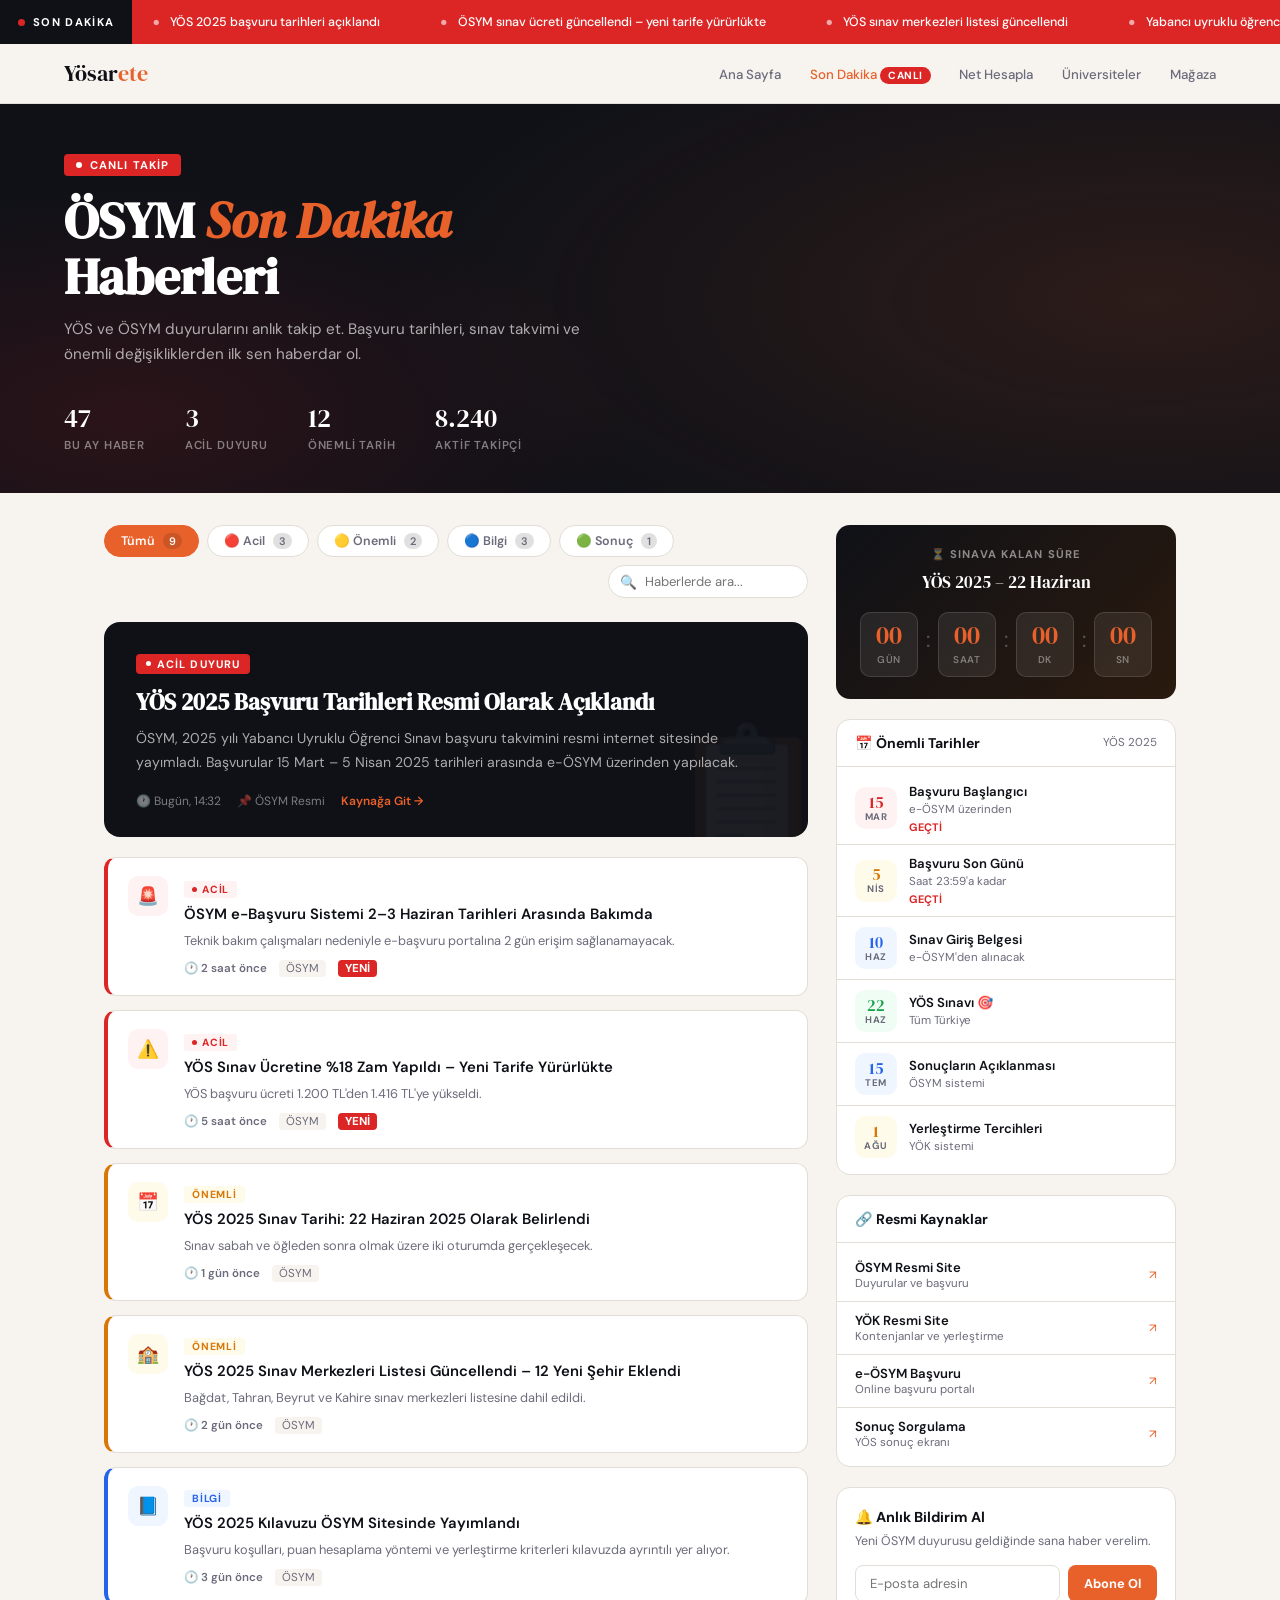
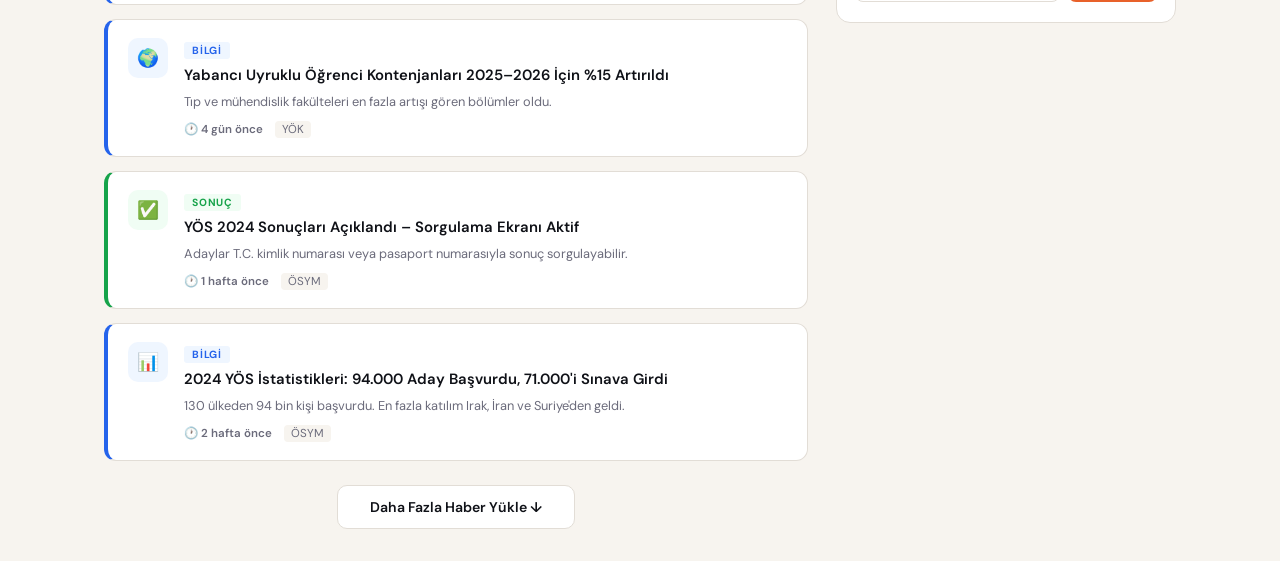
==== commit 0aac8025: "Update print statement from 'Hello' to 'Goodbye'" ====
--- a/index.html
+++ b/index.html
@@ -73,3 +73,453 @@
 }
 .hero-band-inner { position: relative; z-index: 1; max-width: 1200px; margin: 0 auto; }
 .hero-eyebrow {
+  display: inline-flex; align-items: center; gap: 8px;
+  background: var(--red); border-radius: 4px;
+  font-size: .7rem; font-weight: 700; letter-spacing: .1em;
+  text-transform: uppercase; color: #fff; padding: 4px 12px; margin-bottom: 16px;
+}
+.hero-eyebrow::before { content:''; width:6px;height:6px;border-radius:50%;background:#fff;animation:blink 1s infinite; }
+.hero-band h1 { font-family: 'DM Serif Display', serif; font-size: clamp(2rem, 4vw, 3.2rem); line-height: 1.1; margin-bottom: 12px; }
+.hero-band h1 em { font-style: italic; color: var(--accent); }
+.hero-band p { font-size: .95rem; color: rgba(255,255,255,.65); max-width: 560px; line-height: 1.7; }
+.hero-stats-row { display: flex; gap: 2.5rem; margin-top: 32px; flex-wrap: wrap; }
+.hstat { display: flex; flex-direction: column; }
+.hstat-n { font-family: 'DM Serif Display', serif; font-size: 1.6rem; color: #fff; }
+.hstat-l { font-size: .72rem; font-weight: 600; letter-spacing: .07em; text-transform: uppercase; color: rgba(255,255,255,.45); margin-top: 2px; }
+
+.main-layout {
+  max-width: 1200px; margin: 0 auto;
+  display: grid; grid-template-columns: 1fr 340px;
+  gap: 28px; padding: 32px 5vw;
+}
+@media(max-width:900px){ .main-layout { grid-template-columns:1fr; } }
+
+.filter-bar { display: flex; gap: 8px; margin-bottom: 24px; flex-wrap: wrap; align-items: center; }
+.filter-btn {
+  padding: 7px 16px; border-radius: 30px;
+  border: 1.5px solid var(--border); background: var(--white);
+  font-size: .78rem; font-weight: 600; font-family: 'DM Sans', sans-serif;
+  color: var(--mid); cursor: pointer; transition: all .2s;
+}
+.filter-btn:hover { border-color: var(--accent); color: var(--accent); }
+.filter-btn.active { background: var(--accent); border-color: var(--accent); color: #fff; }
+.filter-count { margin-left: 5px; background: rgba(0,0,0,.12); border-radius: 20px; padding: 1px 6px; font-size: .68rem; }
+.search-box { margin-left: auto; position: relative; }
+.search-box input {
+  padding: 7px 14px 7px 36px; border-radius: 30px;
+  border: 1.5px solid var(--border); background: var(--white);
+  font-size: .82rem; font-family: 'DM Sans', sans-serif;
+  outline: none; width: 200px; transition: border-color .2s, width .3s;
+}
+.search-box input:focus { border-color: var(--accent); width: 260px; }
+.search-icon { position: absolute; left: 12px; top: 50%; transform: translateY(-50%); font-size: .85rem; color: var(--mid); pointer-events: none; }
+
+.featured-card {
+  background: var(--ink); color: #fff; border-radius: 16px;
+  padding: 28px 32px; margin-bottom: 20px; position: relative; overflow: hidden;
+  cursor: pointer; transition: transform .2s;
+}
+.featured-card:hover { transform: translateY(-3px); }
+.featured-bg { position: absolute; right: -20px; bottom: -20px; font-size: 8rem; opacity: .05; line-height: 1; }
+.featured-tag {
+  display: inline-flex; align-items: center; gap: 6px;
+  background: var(--red); border-radius: 4px;
+  font-size: .68rem; font-weight: 700; letter-spacing: .1em;
+  text-transform: uppercase; color: #fff; padding: 3px 10px; margin-bottom: 14px;
+}
+.featured-tag::before { content:''; width:5px;height:5px;border-radius:50%;background:#fff;animation:blink 1s infinite; }
+.featured-card h2 { font-family: 'DM Serif Display', serif; font-size: 1.45rem; line-height: 1.25; margin-bottom: 10px; }
+.featured-card p { font-size: .88rem; color: rgba(255,255,255,.65); line-height: 1.7; margin-bottom: 18px; }
+.featured-meta { display: flex; align-items: center; gap: 16px; font-size: .75rem; color: rgba(255,255,255,.45); }
+.featured-meta a { color: var(--accent); text-decoration: none; font-weight: 600; }
+
+.news-list { display: flex; flex-direction: column; gap: 14px; }
+.news-card {
+  background: var(--white); border: 1px solid var(--border); border-radius: 12px;
+  padding: 18px 20px; cursor: pointer; display: flex; gap: 16px; align-items: flex-start;
+  transition: transform .15s, border-color .2s, box-shadow .2s;
+}
+.news-card:hover { transform: translateX(4px); border-color: var(--accent); box-shadow: 0 4px 20px rgba(232,97,42,.1); }
+.news-card.urgent   { border-left: 4px solid var(--red); }
+.news-card.important{ border-left: 4px solid var(--amber); }
+.news-card.info     { border-left: 4px solid var(--blue); }
+.news-card.success  { border-left: 4px solid var(--green); }
+.news-icon { width: 40px; height: 40px; border-radius: 10px; display: flex; align-items: center; justify-content: center; font-size: 1.1rem; flex-shrink: 0; }
+.ic-red   { background: #fef2f2; }
+.ic-amber { background: #fffbeb; }
+.ic-blue  { background: #eff6ff; }
+.ic-green { background: #f0fdf4; }
+.news-body { flex: 1; min-width: 0; }
+.news-badge { display: inline-flex; align-items: center; gap: 5px; font-size: .65rem; font-weight: 700; letter-spacing: .08em; text-transform: uppercase; border-radius: 3px; padding: 2px 8px; margin-bottom: 6px; }
+.badge-red   { background: #fef2f2; color: var(--red); }
+.badge-amber { background: #fffbeb; color: var(--amber); }
+.badge-blue  { background: #eff6ff; color: var(--blue); }
+.badge-green { background: #f0fdf4; color: var(--green); }
+.badge-dot { width: 5px; height: 5px; border-radius: 50%; background: currentColor; animation: blink 1.2s infinite; }
+.news-title { font-weight: 600; font-size: .93rem; line-height: 1.45; margin-bottom: 6px; color: var(--ink); }
+.news-excerpt { font-size: .8rem; color: var(--mid); line-height: 1.6; margin-bottom: 8px; display: -webkit-box; -webkit-line-clamp: 2; -webkit-box-orient: vertical; overflow: hidden; }
+.news-meta { display: flex; align-items: center; gap: 12px; font-size: .72rem; color: var(--mid); }
+.news-time { font-weight: 600; }
+.news-source { background: var(--soft); border-radius: 4px; padding: 1px 7px; }
+.new-pill { background: var(--red); color: #fff; border-radius: 4px; padding: 1px 7px; font-weight: 700; animation: blink 1.5s infinite; }
+
+.sidebar { display: flex; flex-direction: column; gap: 20px; }
+.sidebar-card { background: var(--white); border: 1px solid var(--border); border-radius: 14px; overflow: hidden; }
+.sidebar-head { padding: 14px 18px; border-bottom: 1px solid var(--border); display: flex; align-items: center; justify-content: space-between; }
+.sidebar-head h3 { font-size: .88rem; font-weight: 700; }
+.sidebar-head span { font-size: .72rem; color: var(--mid); }
+.sidebar-body { padding: 6px 0; }
+
+.date-item { display: flex; align-items: center; gap: 12px; padding: 10px 18px; border-bottom: 1px solid var(--border); transition: background .15s; cursor: default; }
+.date-item:last-child { border-bottom: none; }
+.date-item:hover { background: var(--soft); }
+.date-box { width: 42px; height: 42px; border-radius: 10px; display: flex; flex-direction: column; align-items: center; justify-content: center; flex-shrink: 0; }
+.date-box.red   { background: #fef2f2; }
+.date-box.amber { background: #fffbeb; }
+.date-box.blue  { background: #eff6ff; }
+.date-box.green { background: #f0fdf4; }
+.date-day { font-family: 'DM Serif Display', serif; font-size: 1rem; line-height: 1; }
+.date-day.red   { color: var(--red); }
+.date-day.amber { color: var(--amber); }
+.date-day.blue  { color: var(--blue); }
+.date-day.green { color: var(--green); }
+.date-mon  { font-size: .6rem; font-weight: 700; text-transform: uppercase; letter-spacing: .05em; color: var(--mid); }
+.date-info { flex: 1; }
+.date-title { font-size: .82rem; font-weight: 600; line-height: 1.3; }
+.date-sub   { font-size: .72rem; color: var(--mid); margin-top: 2px; }
+.date-kalan { font-size: .68rem; font-weight: 700; color: var(--red); margin-top: 3px; }
+
+.source-link { display: flex; align-items: center; justify-content: space-between; padding: 10px 18px; border-bottom: 1px solid var(--border); text-decoration: none; transition: background .15s; }
+.source-link:last-child { border-bottom: none; }
+.source-link:hover { background: var(--soft); }
+.source-name { font-size: .82rem; font-weight: 600; color: var(--ink); }
+.source-desc { font-size: .72rem; color: var(--mid); }
+.source-arrow { font-size: .75rem; color: var(--accent); }
+
+.countdown-card { background: linear-gradient(135deg, var(--ink) 0%, #2a1a0e 100%); color: #fff; border-radius: 14px; padding: 22px 18px; text-align: center; }
+.cd-label { font-size: .7rem; font-weight: 700; letter-spacing: .1em; text-transform: uppercase; color: rgba(255,255,255,.5); margin-bottom: 10px; }
+.cd-title { font-family: 'DM Serif Display', serif; font-size: 1.05rem; margin-bottom: 18px; color: #fff; }
+.cd-boxes { display: flex; gap: 8px; justify-content: center; }
+.cd-box { background: rgba(255,255,255,.08); border: 1px solid rgba(255,255,255,.12); border-radius: 10px; padding: 10px 12px; min-width: 58px; }
+.cd-num { font-family: 'DM Serif Display', serif; font-size: 1.6rem; color: var(--accent); display: block; line-height: 1; }
+.cd-unit { font-size: .62rem; font-weight: 600; letter-spacing: .08em; text-transform: uppercase; color: rgba(255,255,255,.4); margin-top: 4px; }
+.cd-sep { font-size: 1.4rem; color: rgba(255,255,255,.25); align-self: center; padding-bottom: 10px; }
+
+.notif-card { background: var(--white); border: 1px solid var(--border); border-radius: 14px; padding: 20px 18px; }
+.notif-card h3 { font-size: .9rem; font-weight: 700; margin-bottom: 6px; }
+.notif-card p { font-size: .78rem; color: var(--mid); margin-bottom: 14px; line-height: 1.5; }
+.notif-input { display: flex; gap: 8px; }
+.notif-input input { flex: 1; padding: 9px 14px; border-radius: 8px; border: 1.5px solid var(--border); font-size: .82rem; font-family: 'DM Sans', sans-serif; outline: none; transition: border-color .2s; }
+.notif-input input:focus { border-color: var(--accent); }
+.notif-btn { background: var(--accent); color: #fff; border: none; border-radius: 8px; padding: 9px 16px; font-size: .8rem; font-weight: 700; font-family: 'DM Sans', sans-serif; cursor: pointer; transition: background .2s; white-space: nowrap; }
+.notif-btn:hover { background: #c94e1a; }
+
+.modal-overlay { position: fixed; inset: 0; background: rgba(0,0,0,.6); z-index: 300; display: flex; align-items: center; justify-content: center; opacity: 0; pointer-events: none; transition: opacity .25s; }
+.modal-overlay.open { opacity: 1; pointer-events: all; }
+.modal { background: var(--white); border-radius: 20px; max-width: 640px; width: 92%; max-height: 85vh; overflow-y: auto; transform: translateY(20px); transition: transform .25s; padding: 36px; }
+.modal-overlay.open .modal { transform: translateY(0); }
+.modal-close-btn { float: right; background: var(--soft); border: none; border-radius: 8px; padding: 6px 14px; font-size: .8rem; font-family: 'DM Sans', sans-serif; cursor: pointer; margin-bottom: 16px; }
+.modal h2 { font-family: 'DM Serif Display', serif; font-size: 1.5rem; margin-bottom: 10px; line-height: 1.3; clear: both; }
+.modal-meta { font-size: .78rem; color: var(--mid); margin-bottom: 20px; display: flex; gap: 14px; flex-wrap: wrap; }
+.modal-body { font-size: .92rem; color: var(--ink); line-height: 1.8; }
+.modal-body p { margin-bottom: 14px; }
+.modal-body strong { color: var(--accent); }
+.modal-source { margin-top: 24px; padding-top: 18px; border-top: 1px solid var(--border); }
+.modal-source a { color: var(--accent); font-size: .85rem; font-weight: 600; text-decoration: none; }
+
+.load-more { text-align: center; margin-top: 24px; }
+.load-btn { background: var(--white); border: 1.5px solid var(--border); border-radius: 10px; padding: 12px 32px; font-size: .88rem; font-weight: 600; font-family: 'DM Sans', sans-serif; cursor: pointer; transition: all .2s; color: var(--ink); }
+.load-btn:hover { border-color: var(--accent); color: var(--accent); }
+
+.reveal { opacity: 0; transform: translateY(16px); transition: opacity .5s, transform .5s; }
+.reveal.in { opacity: 1; transform: none; }
+@keyframes pulse-ring { 0%{box-shadow:0 0 0 0 rgba(220,38,38,.4)} 70%{box-shadow:0 0 0 8px rgba(220,38,38,0)} 100%{box-shadow:0 0 0 0 rgba(220,38,38,0)} }
+.pulse { animation: pulse-ring 2s infinite; }
+</style>
+</head>
+<body>
+
+<div class="ticker-bar">
+  <div class="ticker-label"><span class="ticker-dot"></span> SON DAKİKA</div>
+  <div style="display:flex;overflow:hidden;flex:1;">
+    <div class="ticker-inner">
+      <span>YÖS 2025 başvuru tarihleri açıklandı</span>
+      <span>ÖSYM sınav ücreti güncellendi – yeni tarife yürürlükte</span>
+      <span>YÖS sınav merkezleri listesi güncellendi</span>
+      <span>Yabancı uyruklu öğrenci kontenjanları artırıldı</span>
+      <span>ÖSYM e-başvuru sistemi bakımda – 3 Haziran'a kadar kapalı</span>
+      <span>YÖS 2025 kılavuzu ÖSYM resmi sitesinde yayımlandı</span>
+      <span>YÖS 2025 başvuru tarihleri açıklandı</span>
+      <span>ÖSYM sınav ücreti güncellendi – yeni tarife yürürlükte</span>
+      <span>YÖS sınav merkezleri listesi güncellendi</span>
+      <span>Yabancı uyruklu öğrenci kontenjanları artırıldı</span>
+      <span>ÖSYM e-başvuru sistemi bakımda – 3 Haziran'a kadar kapalı</span>
+      <span>YÖS 2025 kılavuzu ÖSYM resmi sitesinde yayımlandı</span>
+    </div>
+  </div>
+</div>
+
+<nav>
+  <a class="nav-logo" href="index.html">Yösar<span>ete</span></a>
+  <ul class="nav-links">
+    <li><a href="index.html">Ana Sayfa</a></li>
+    <li><a href="sondakika.html" class="active">Son Dakika <span class="nav-badge">CANLI</span></a></li>
+    <li><a href="nethesapla.html">Net Hesapla</a></li>
+    <li><a href="universiteler.html">Üniversiteler</a></li>
+    <li><a href="magaza.html">Mağaza</a></li>
+  </ul>
+</nav>
+
+<div class="hero-band">
+  <div class="hero-band-bg"></div>
+  <div class="hero-band-inner">
+    <div class="hero-eyebrow">CANLI TAKİP</div>
+    <h1>ÖSYM <em>Son Dakika</em><br/>Haberleri</h1>
+    <p>YÖS ve ÖSYM duyurularını anlık takip et. Başvuru tarihleri, sınav takvimi ve önemli değişikliklerden ilk sen haberdar ol.</p>
+    <div class="hero-stats-row">
+      <div class="hstat"><span class="hstat-n">47</span><span class="hstat-l">Bu Ay Haber</span></div>
+      <div class="hstat"><span class="hstat-n">3</span><span class="hstat-l">Acil Duyuru</span></div>
+      <div class="hstat"><span class="hstat-n">12</span><span class="hstat-l">Önemli Tarih</span></div>
+      <div class="hstat"><span class="hstat-n" id="liveCount">8.240</span><span class="hstat-l">Aktif Takipçi</span></div>
+    </div>
+  </div>
+</div>
+
+<div class="main-layout">
+  <div>
+    <div class="filter-bar reveal">
+      <button class="filter-btn active" onclick="filterNews('all',this)">Tümü <span class="filter-count">9</span></button>
+      <button class="filter-btn" onclick="filterNews('urgent',this)">🔴 Acil <span class="filter-count">3</span></button>
+      <button class="filter-btn" onclick="filterNews('important',this)">🟡 Önemli <span class="filter-count">2</span></button>
+      <button class="filter-btn" onclick="filterNews('info',this)">🔵 Bilgi <span class="filter-count">3</span></button>
+      <button class="filter-btn" onclick="filterNews('success',this)">🟢 Sonuç <span class="filter-count">1</span></button>
+      <div class="search-box">
+        <span class="search-icon">🔍</span>
+        <input type="text" placeholder="Haberlerde ara..." oninput="searchNews(this.value)"/>
+      </div>
+    </div>
+
+    <div class="featured-card reveal" onclick="openModal(0)">
+      <div class="featured-bg">📋</div>
+      <div class="featured-tag">ACİL DUYURU</div>
+      <h2>YÖS 2025 Başvuru Tarihleri Resmi Olarak Açıklandı</h2>
+      <p>ÖSYM, 2025 yılı Yabancı Uyruklu Öğrenci Sınavı başvuru takvimini resmi internet sitesinde yayımladı. Başvurular 15 Mart – 5 Nisan 2025 tarihleri arasında e-ÖSYM üzerinden yapılacak.</p>
+      <div class="featured-meta">
+        <span>🕐 Bugün, 14:32</span><span>📌 ÖSYM Resmi</span>
+        <a href="https://www.osym.gov.tr" target="_blank" onclick="event.stopPropagation()">Kaynağa Git →</a>
+      </div>
+    </div>
+
+    <div class="news-list" id="newsList">
+      <div class="news-card urgent reveal" data-type="urgent" onclick="openModal(1)">
+        <div class="news-icon ic-red">🚨</div>
+        <div class="news-body">
+          <div class="news-badge badge-red"><span class="badge-dot"></span>ACİL</div>
+          <div class="news-title">ÖSYM e-Başvuru Sistemi 2–3 Haziran Tarihleri Arasında Bakımda</div>
+          <div class="news-excerpt">Teknik bakım çalışmaları nedeniyle e-başvuru portalına 2 gün erişim sağlanamayacak.</div>
+          <div class="news-meta"><span class="news-time">🕐 2 saat önce</span><span class="news-source">ÖSYM</span><span class="new-pill">YENİ</span></div>
+        </div>
+      </div>
+      <div class="news-card urgent reveal" data-type="urgent" onclick="openModal(2)">
+        <div class="news-icon ic-red">⚠️</div>
+        <div class="news-body">
+          <div class="news-badge badge-red"><span class="badge-dot"></span>ACİL</div>
+          <div class="news-title">YÖS Sınav Ücretine %18 Zam Yapıldı – Yeni Tarife Yürürlükte</div>
+          <div class="news-excerpt">YÖS başvuru ücreti 1.200 TL'den 1.416 TL'ye yükseldi.</div>
+          <div class="news-meta"><span class="news-time">🕐 5 saat önce</span><span class="news-source">ÖSYM</span><span class="new-pill">YENİ</span></div>
+        </div>
+      </div>
+      <div class="news-card important reveal" data-type="important" onclick="openModal(3)">
+        <div class="news-icon ic-amber">📅</div>
+        <div class="news-body">
+          <div class="news-badge badge-amber">ÖNEMLİ</div>
+          <div class="news-title">YÖS 2025 Sınav Tarihi: 22 Haziran 2025 Olarak Belirlendi</div>
+          <div class="news-excerpt">Sınav sabah ve öğleden sonra olmak üzere iki oturumda gerçekleşecek.</div>
+          <div class="news-meta"><span class="news-time">🕐 1 gün önce</span><span class="news-source">ÖSYM</span></div>
+        </div>
+      </div>
+      <div class="news-card important reveal" data-type="important" onclick="openModal(4)">
+        <div class="news-icon ic-amber">🏫</div>
+        <div class="news-body">
+          <div class="news-badge badge-amber">ÖNEMLİ</div>
+          <div class="news-title">YÖS 2025 Sınav Merkezleri Listesi Güncellendi – 12 Yeni Şehir Eklendi</div>
+          <div class="news-excerpt">Bağdat, Tahran, Beyrut ve Kahire sınav merkezleri listesine dahil edildi.</div>
+          <div class="news-meta"><span class="news-time">🕐 2 gün önce</span><span class="news-source">ÖSYM</span></div>
+        </div>
+      </div>
+      <div class="news-card info reveal" data-type="info" onclick="openModal(5)">
+        <div class="news-icon ic-blue">📘</div>
+        <div class="news-body">
+          <div class="news-badge badge-blue">BİLGİ</div>
+          <div class="news-title">YÖS 2025 Kılavuzu ÖSYM Sitesinde Yayımlandı</div>
+          <div class="news-excerpt">Başvuru koşulları, puan hesaplama yöntemi ve yerleştirme kriterleri kılavuzda ayrıntılı yer alıyor.</div>
+          <div class="news-meta"><span class="news-time">🕐 3 gün önce</span><span class="news-source">ÖSYM</span></div>
+        </div>
+      </div>
+      <div class="news-card info reveal" data-type="info" onclick="openModal(6)">
+        <div class="news-icon ic-blue">🌍</div>
+        <div class="news-body">
+          <div class="news-badge badge-blue">BİLGİ</div>
+          <div class="news-title">Yabancı Uyruklu Öğrenci Kontenjanları 2025–2026 İçin %15 Artırıldı</div>
+          <div class="news-excerpt">Tıp ve mühendislik fakülteleri en fazla artışı gören bölümler oldu.</div>
+          <div class="news-meta"><span class="news-time">🕐 4 gün önce</span><span class="news-source">YÖK</span></div>
+        </div>
+      </div>
+      <div class="news-card success reveal" data-type="success" onclick="openModal(7)">
+        <div class="news-icon ic-green">✅</div>
+        <div class="news-body">
+          <div class="news-badge badge-green">SONUÇ</div>
+          <div class="news-title">YÖS 2024 Sonuçları Açıklandı – Sorgulama Ekranı Aktif</div>
+          <div class="news-excerpt">Adaylar T.C. kimlik numarası veya pasaport numarasıyla sonuç sorgulayabilir.</div>
+          <div class="news-meta"><span class="news-time">🕐 1 hafta önce</span><span class="news-source">ÖSYM</span></div>
+        </div>
+      </div>
+      <div class="news-card info reveal" data-type="info" onclick="openModal(8)">
+        <div class="news-icon ic-blue">📊</div>
+        <div class="news-body">
+          <div class="news-badge badge-blue">BİLGİ</div>
+          <div class="news-title">2024 YÖS İstatistikleri: 94.000 Aday Başvurdu, 71.000'i Sınava Girdi</div>
+          <div class="news-excerpt">130 ülkeden 94 bin kişi başvurdu. En fazla katılım Irak, İran ve Suriye'den geldi.</div>
+          <div class="news-meta"><span class="news-time">🕐 2 hafta önce</span><span class="news-source">ÖSYM</span></div>
+        </div>
+      </div>
+    </div>
+    <div class="load-more reveal">
+      <button class="load-btn" onclick="loadMore()">Daha Fazla Haber Yükle ↓</button>
+    </div>
+  </div>
+
+  <div class="sidebar">
+    <div class="countdown-card reveal pulse">
+      <div class="cd-label">⏳ Sınava Kalan Süre</div>
+      <div class="cd-title">YÖS 2025 – 22 Haziran</div>
+      <div class="cd-boxes">
+        <div class="cd-box"><span class="cd-num" id="cd-g">--</span><div class="cd-unit">Gün</div></div>
+        <div class="cd-sep">:</div>
+        <div class="cd-box"><span class="cd-num" id="cd-s">--</span><div class="cd-unit">Saat</div></div>
+        <div class="cd-sep">:</div>
+        <div class="cd-box"><span class="cd-num" id="cd-d">--</span><div class="cd-unit">Dk</div></div>
+        <div class="cd-sep">:</div>
+        <div class="cd-box"><span class="cd-num" id="cd-sn">--</span><div class="cd-unit">Sn</div></div>
+      </div>
+    </div>
+
+    <div class="sidebar-card reveal">
+      <div class="sidebar-head"><h3>📅 Önemli Tarihler</h3><span>YÖS 2025</span></div>
+      <div class="sidebar-body">
+        <div class="date-item"><div class="date-box red"><span class="date-day red">15</span><span class="date-mon">Mar</span></div><div class="date-info"><div class="date-title">Başvuru Başlangıcı</div><div class="date-sub">e-ÖSYM üzerinden</div><div class="date-kalan">GEÇTİ</div></div></div>
+        <div class="date-item"><div class="date-box amber"><span class="date-day amber">5</span><span class="date-mon">Nis</span></div><div class="date-info"><div class="date-title">Başvuru Son Günü</div><div class="date-sub">Saat 23:59'a kadar</div><div class="date-kalan">GEÇTİ</div></div></div>
+        <div class="date-item"><div class="date-box blue"><span class="date-day blue">10</span><span class="date-mon">Haz</span></div><div class="date-info"><div class="date-title">Sınav Giriş Belgesi</div><div class="date-sub">e-ÖSYM'den alınacak</div></div></div>
+        <div class="date-item"><div class="date-box green"><span class="date-day green">22</span><span class="date-mon">Haz</span></div><div class="date-info"><div class="date-title">YÖS Sınavı 🎯</div><div class="date-sub">Tüm Türkiye</div></div></div>
+        <div class="date-item"><div class="date-box blue"><span class="date-day blue">15</span><span class="date-mon">Tem</span></div><div class="date-info"><div class="date-title">Sonuçların Açıklanması</div><div class="date-sub">ÖSYM sistemi</div></div></div>
+        <div class="date-item"><div class="date-box amber"><span class="date-day amber">1</span><span class="date-mon">Ağu</span></div><div class="date-info"><div class="date-title">Yerleştirme Tercihleri</div><div class="date-sub">YÖK sistemi</div></div></div>
+      </div>
+    </div>
+
+    <div class="sidebar-card reveal">
+      <div class="sidebar-head"><h3>🔗 Resmi Kaynaklar</h3></div>
+      <div class="sidebar-body">
+        <a class="source-link" href="https://www.osym.gov.tr" target="_blank"><div><div class="source-name">ÖSYM Resmi Site</div><div class="source-desc">Duyurular ve başvuru</div></div><span class="source-arrow">↗</span></a>
+        <a class="source-link" href="https://www.yok.gov.tr" target="_blank"><div><div class="source-name">YÖK Resmi Site</div><div class="source-desc">Kontenjanlar ve yerleştirme</div></div><span class="source-arrow">↗</span></a>
+        <a class="source-link" href="https://e-okul.osym.gov.tr" target="_blank"><div><div class="source-name">e-ÖSYM Başvuru</div><div class="source-desc">Online başvuru portalı</div></div><span class="source-arrow">↗</span></a>
+        <a class="source-link" href="https://sonuc.osym.gov.tr" target="_blank"><div><div class="source-name">Sonuç Sorgulama</div><div class="source-desc">YÖS sonuç ekranı</div></div><span class="source-arrow">↗</span></a>
+      </div>
+    </div>
+
+    <div class="notif-card reveal">
+      <h3>🔔 Anlık Bildirim Al</h3>
+      <p>Yeni ÖSYM duyurusu geldiğinde sana haber verelim.</p>
+      <div class="notif-input">
+        <input type="email" placeholder="E-posta adresin"/>
+        <button class="notif-btn" onclick="subscribeNotif(this)">Abone Ol</button>
+      </div>
+    </div>
+  </div>
+</div>
+
+<div class="modal-overlay" id="modalOverlay" onclick="closeModal(event)">
+  <div class="modal" id="modalBox">
+    <button class="modal-close-btn" onclick="closeModalDirect()">✕ Kapat</button>
+    <div id="modalContent"></div>
+  </div>
+</div>
+
+<script>
+const haberler = [
+  { badge:'ACİL DUYURU', bc:'badge-red', title:'YÖS 2025 Başvuru Tarihleri Resmi Olarak Açıklandı', date:'Bugün, 14:32', source:'ÖSYM Resmi', url:'https://www.osym.gov.tr', body:`<p>ÖSYM, 2025 yılı YÖS başvuru takvimini resmi internet sitesinde duyurdu.</p><p><strong>Başvuru Tarihleri:</strong> 15 Mart – 5 Nisan 2025, e-ÖSYM üzerinden.</p><p><strong>Sınav Tarihi:</strong> 22 Haziran 2025.</p><p><strong>Kimler Başvurabilir?</strong> Yabancı uyruklu adaylar ve Mavi Kart sahipleri başvurabilir.</p>` },
+  { badge:'ACİL', bc:'badge-red', title:'ÖSYM e-Başvuru Sistemi 2–3 Haziran Tarihleri Arasında Bakımda', date:'2 saat önce', source:'ÖSYM', url:'https://www.osym.gov.tr', body:`<p>e-Başvuru portalı 2 Haziran 23:00 – 3 Haziran 09:00 arasında teknik bakım nedeniyle kapalı olacak.</p><p><strong>Etkilenen İşlemler:</strong> Yeni başvuru, ücret ödeme ve belge yükleme.</p><p><strong>Tavsiye:</strong> Son başvuru tarihi yaklaşıyorsa işlemlerinizi hemen tamamlayın.</p>` },
+  { badge:'ACİL', bc:'badge-red', title:'YÖS Sınav Ücretine %18 Zam Yapıldı', date:'5 saat önce', source:'ÖSYM', url:'https://www.osym.gov.tr', body:`<p>YÖS başvuru ücreti <strong>1.200 TL'den 1.416 TL'ye</strong> yükseldi.</p><p>Yurt dışı sınav merkezleri için ek ücret 50 USD olarak belirlendi.</p>` },
+  { badge:'ÖNEMLİ', bc:'badge-amber', title:'YÖS 2025 Sınav Tarihi: 22 Haziran 2025', date:'1 gün önce', source:'ÖSYM', url:'https://www.osym.gov.tr', body:`<p>YÖS 2025 sınavı <strong>22 Haziran 2025 Pazar</strong> günü iki oturumda yapılacak: sabah 09:30 ve öğleden sonra 14:00.</p><p>Sınav giriş belgesi 10 Haziran'dan itibaren e-ÖSYM'den alınabilecek.</p>` },
+  { badge:'ÖNEMLİ', bc:'badge-amber', title:'YÖS 2025 Sınav Merkezleri Listesi Güncellendi', date:'2 gün önce', source:'ÖSYM', url:'https://www.osym.gov.tr', body:`<p>Yeni eklenen şehirler: <strong>Bağdat, Tahran, Beyrut, Kahire, Lahor, Dakar, Nairobi ve Tiflis.</strong></p><p>Toplamda 46 ülkede 78 sınav merkezi aktif olacak.</p>` },
+  { badge:'BİLGİ', bc:'badge-blue', title:'YÖS 2025 Kılavuzu Yayımlandı', date:'3 gün önce', source:'ÖSYM', url:'https://www.osym.gov.tr', body:`<p>YÖS 2025 kılavuzu PDF formatında yayımlandı. Başvuru koşulları, sınav takvimi ve puan hesaplama yöntemi yer alıyor.</p><p><strong>İndirmek için:</strong> osym.gov.tr → Sınavlar → YÖS 2025</p>` },
+  { badge:'BİLGİ', bc:'badge-blue', title:'Yabancı Uyruklu Öğrenci Kontenjanları %15 Artırıldı', date:'4 gün önce', source:'YÖK', url:'https://www.yok.gov.tr', body:`<p>2025–2026 öğretim yılı için devlet üniversitelerinin yabancı uyruklu kontenjanları <strong>%15 artırıldı.</strong></p><p>Güncel kontenjanlar YÖK Atlas üzerinden sorgulanabilir.</p>` },
+  { badge:'SONUÇ', bc:'badge-green', title:'YÖS 2024 Sonuçları Açıklandı', date:'1 hafta önce', source:'ÖSYM', url:'https://sonuc.osym.gov.tr', body:`<p>2024 YÖS sonuçları ÖSYM sisteminde yayımlandı. <strong>T.C. kimlik numarası veya pasaport numarası</strong> ile giriş yapılabilir.</p>` },
+  { badge:'BİLGİ', bc:'badge-blue', title:'2024 YÖS İstatistikleri Açıklandı', date:'2 hafta önce', source:'ÖSYM', url:'https://www.osym.gov.tr', body:`<p>2024 YÖS'e <strong>130 ülkeden 94.257 kişi başvurdu</strong>, 71.340 kişi sınava girdi.</p><p>En fazla katılım: Irak (%34), İran (%18), Suriye (%11).</p>` },
+];
+
+function openModal(idx) {
+  const h = haberler[idx];
+  document.getElementById('modalContent').innerHTML = `
+    <div style="display:inline-flex;align-items:center;gap:5px;font-size:.65rem;font-weight:700;letter-spacing:.08em;text-transform:uppercase;border-radius:3px;padding:2px 8px;margin-bottom:10px;" class="${h.bc}">${h.badge}</div>
+    <h2>${h.title}</h2>
+    <div class="modal-meta"><span>🕐 ${h.date}</span><span>📌 ${h.source}</span></div>
+    <div class="modal-body">${h.body}</div>
+    <div class="modal-source">🔗 Kaynak: <a href="${h.url}" target="_blank">${h.source}</a></div>`;
+  document.getElementById('modalOverlay').classList.add('open');
+}
+function closeModal(e) { if(e.target===document.getElementById('modalOverlay')) closeModalDirect(); }
+function closeModalDirect() { document.getElementById('modalOverlay').classList.remove('open'); }
+
+function filterNews(type, btn) {
+  document.querySelectorAll('.filter-btn').forEach(b => b.classList.remove('active'));
+  btn.classList.add('active');
+  document.querySelectorAll('#newsList .news-card').forEach(c => { c.style.display = (type==='all'||c.dataset.type===type)?'':'none'; });
+}
+function searchNews(q) {
+  const query = q.toLowerCase();
+  document.querySelectorAll('#newsList .news-card').forEach(c => {
+    const t = c.querySelector('.news-title').textContent.toLowerCase();
+    const x = c.querySelector('.news-excerpt').textContent.toLowerCase();
+    c.style.display = (t.includes(query)||x.includes(query))?'':'none';
+  });
+}
+function loadMore() {
+  const list = document.getElementById('newsList');
+  const extras = [
+    { type:'info', icon:'📄', ic:'ic-blue', badge:'BİLGİ', bc:'badge-blue', time:'3 hafta önce', title:'Türkçe Hazırlık Programları ve YÖS Muafiyeti – Güncel Liste', exc:'Bazı üniversitelerin Türkçe hazırlık sınıflarına YÖS puanı olmadan kayıt yaptırılabildiği bölümler yayımlandı.' },
+    { type:'important', icon:'🏛️', ic:'ic-amber', badge:'ÖNEMLİ', bc:'badge-amber', time:'3 hafta önce', title:'Devlet Üniversitelerinde Harç Ücretleri 2025–2026 Dönemi İçin Belirlendi', exc:'Yükseköğretim Kredi ve Yurtlar Kurumu 2025–2026 dönemine ait üniversite harç ücretlerini açıkladı.' },
+  ];
+  extras.forEach(h => {
+    const div = document.createElement('div');
+    div.className = `news-card ${h.type} reveal`; div.dataset.type = h.type;
+    div.innerHTML = `<div class="news-icon ${h.ic}">${h.icon}</div><div class="news-body"><div class="news-badge ${h.bc}">${h.badge}</div><div class="news-title">${h.title}</div><div class="news-excerpt">${h.exc}</div><div class="news-meta"><span class="news-time">🕐 ${h.time}</span><span class="news-source">ÖSYM</span></div></div>`;
+    list.appendChild(div);
+    setTimeout(() => div.classList.add('in'), 80);
+  });
+  document.querySelector('.load-more').innerHTML = '<p style="color:var(--mid);font-size:.85rem;text-align:center;">Tüm haberler yüklendi.</p>';
+}
+function subscribeNotif(btn) {
+  const input = btn.previousElementSibling;
+  if (!input.value.includes('@')) { input.style.borderColor='var(--red)'; return; }
+  btn.textContent = '✓ Abone Olundu!'; btn.style.background = 'var(--green)';
+  btn.disabled = true; input.disabled = true;
+}
+
+function updateCountdown() {
+  const diff = new Date('2025-06-22T09:30:00') - new Date();
+  if (diff <= 0) { ['cd-g','cd-s','cd-d','cd-sn'].forEach(id => document.getElementById(id).textContent='00'); return; }
+  document.getElementById('cd-g').textContent  = String(Math.floor(diff/86400000)).padStart(2,'0');
+  document.getElementById('cd-s').textContent  = String(Math.floor((diff%86400000)/3600000)).padStart(2,'0');
+  document.getElementById('cd-d').textContent  = String(Math.floor((diff%3600000)/60000)).padStart(2,'0');
+  document.getElementById('cd-sn').textContent = String(Math.floor((diff%60000)/1000)).padStart(2,'0');
+}
+updateCountdown(); setInterval(updateCountdown, 1000);
+
+let liveN = 8240;
+setInterval(() => { liveN += Math.floor(Math.random()*3)-1; document.getElementById('liveCount').textContent = liveN.toLocaleString('tr-TR'); }, 3000);
+
+const obs = new IntersectionObserver(entries => entries.forEach((e,i) => { if(e.isIntersecting){ setTimeout(()=>e.target.classList.add('in'),i*70); obs.unobserve(e.target); } }), {threshold:.08});
+document.querySelectorAll('.reveal').forEach(r => obs.observe(r));
+</script>
+</body>
+</html>
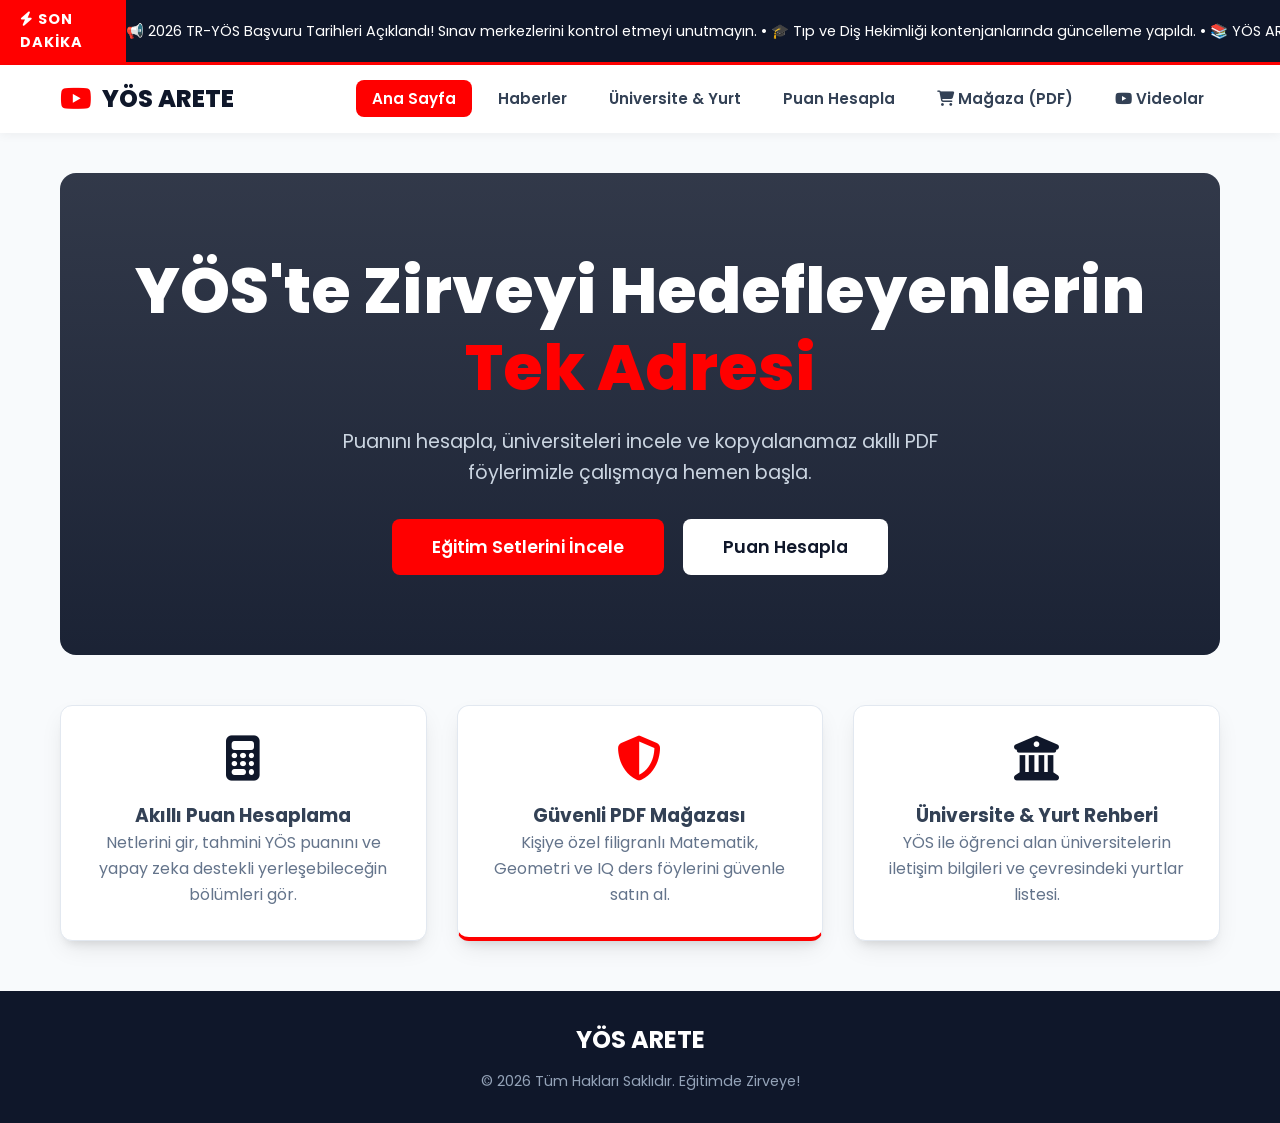
==== commit bd076566: "Update print statement from 'Hello' to 'Goodbye'" ====
--- a/index.html
+++ b/index.html
@@ -1,525 +1,409 @@
 <!DOCTYPE html>
 <html lang="tr">
 <head>
-<meta charset="UTF-8"/>
-<meta name="viewport" content="width=device-width, initial-scale=1.0"/>
-<title>ÖSYM Son Dakika – Yösarete</title>
-<link href="https://fonts.googleapis.com/css2?family=DM+Serif+Display:ital@0;1&family=DM+Sans:ital,wght@0,300;0,400;0,500;0,600;0,700;1,400&display=swap" rel="stylesheet"/>
-<style>
-:root {
-  --ink:     #0f1117;
-  --accent:  #e8612a;
-  --red:     #dc2626;
-  --amber:   #d97706;
-  --green:   #16a34a;
-  --blue:    #2563eb;
-  --soft:    #f7f4ef;
-  --white:   #ffffff;
-  --border:  #e2ddd6;
-  --mid:     #6b6b7b;
-  --ticker-h: 44px;
-}
-*, *::before, *::after { box-sizing: border-box; margin: 0; padding: 0; }
-html { scroll-behavior: smooth; }
-body { font-family: 'DM Sans', sans-serif; background: var(--soft); color: var(--ink); overflow-x: hidden; }
-
-.ticker-bar {
-  position: fixed; top: 0; left: 0; right: 0; z-index: 200;
-  height: var(--ticker-h);
-  background: var(--red);
-  display: flex; align-items: center; overflow: hidden;
-}
-.ticker-label {
-  background: var(--ink); color: #fff;
-  font-size: .7rem; font-weight: 700; letter-spacing: .12em;
-  text-transform: uppercase; white-space: nowrap;
-  padding: 0 18px; height: 100%;
-  display: flex; align-items: center; gap: 8px; flex-shrink: 0;
-}
-.ticker-dot { width: 7px; height: 7px; border-radius: 50%; background: var(--red); animation: blink 1s infinite; }
-.ticker-inner {
-  display: flex; gap: 60px; white-space: nowrap;
-  animation: ticker 40s linear infinite;
-  font-size: .78rem; font-weight: 500; color: #fff;
-  align-items: center; padding: 0 20px;
-}
-.ticker-inner span::before { content: '●'; margin-right: 10px; opacity: .6; }
-@keyframes ticker { from { transform: translateX(0); } to { transform: translateX(-50%); } }
-@keyframes blink { 0%,100%{ opacity:1; } 50%{ opacity:0; } }
-
-nav {
-  position: fixed; top: var(--ticker-h); left: 0; right: 0; z-index: 100;
-  background: rgba(247,244,239,.95); backdrop-filter: blur(14px);
-  border-bottom: 1px solid var(--border);
-  display: flex; align-items: center; justify-content: space-between;
-  padding: 0 5vw; height: 60px;
-}
-.nav-logo { font-family: 'DM Serif Display', serif; font-size: 1.35rem; color: var(--ink); text-decoration: none; }
-.nav-logo span { color: var(--accent); }
-.nav-links { display: flex; gap: 1.8rem; list-style: none; }
-.nav-links a { font-size: .83rem; font-weight: 500; color: var(--mid); text-decoration: none; transition: color .2s; }
-.nav-links a:hover, .nav-links a.active { color: var(--accent); }
-.nav-badge { background: var(--red); color: #fff; font-size: .65rem; font-weight: 700; letter-spacing: .05em; padding: 2px 8px; border-radius: 20px; animation: blink 1.5s infinite; }
-
-.hero-band {
-  margin-top: calc(var(--ticker-h) + 60px);
-  background: var(--ink); color: #fff;
-  padding: 48px 5vw 40px; position: relative; overflow: hidden;
-}
-.hero-band-bg {
-  position: absolute; inset: 0;
-  background: radial-gradient(ellipse 60% 80% at 90% 50%, #e8612a22, transparent),
-              radial-gradient(ellipse 40% 60% at 10% 80%, #dc262622, transparent);
-}
-.hero-band-inner { position: relative; z-index: 1; max-width: 1200px; margin: 0 auto; }
-.hero-eyebrow {
-  display: inline-flex; align-items: center; gap: 8px;
-  background: var(--red); border-radius: 4px;
-  font-size: .7rem; font-weight: 700; letter-spacing: .1em;
-  text-transform: uppercase; color: #fff; padding: 4px 12px; margin-bottom: 16px;
-}
-.hero-eyebrow::before { content:''; width:6px;height:6px;border-radius:50%;background:#fff;animation:blink 1s infinite; }
-.hero-band h1 { font-family: 'DM Serif Display', serif; font-size: clamp(2rem, 4vw, 3.2rem); line-height: 1.1; margin-bottom: 12px; }
-.hero-band h1 em { font-style: italic; color: var(--accent); }
-.hero-band p { font-size: .95rem; color: rgba(255,255,255,.65); max-width: 560px; line-height: 1.7; }
-.hero-stats-row { display: flex; gap: 2.5rem; margin-top: 32px; flex-wrap: wrap; }
-.hstat { display: flex; flex-direction: column; }
-.hstat-n { font-family: 'DM Serif Display', serif; font-size: 1.6rem; color: #fff; }
-.hstat-l { font-size: .72rem; font-weight: 600; letter-spacing: .07em; text-transform: uppercase; color: rgba(255,255,255,.45); margin-top: 2px; }
-
-.main-layout {
-  max-width: 1200px; margin: 0 auto;
-  display: grid; grid-template-columns: 1fr 340px;
-  gap: 28px; padding: 32px 5vw;
-}
-@media(max-width:900px){ .main-layout { grid-template-columns:1fr; } }
-
-.filter-bar { display: flex; gap: 8px; margin-bottom: 24px; flex-wrap: wrap; align-items: center; }
-.filter-btn {
-  padding: 7px 16px; border-radius: 30px;
-  border: 1.5px solid var(--border); background: var(--white);
-  font-size: .78rem; font-weight: 600; font-family: 'DM Sans', sans-serif;
-  color: var(--mid); cursor: pointer; transition: all .2s;
-}
-.filter-btn:hover { border-color: var(--accent); color: var(--accent); }
-.filter-btn.active { background: var(--accent); border-color: var(--accent); color: #fff; }
-.filter-count { margin-left: 5px; background: rgba(0,0,0,.12); border-radius: 20px; padding: 1px 6px; font-size: .68rem; }
-.search-box { margin-left: auto; position: relative; }
-.search-box input {
-  padding: 7px 14px 7px 36px; border-radius: 30px;
-  border: 1.5px solid var(--border); background: var(--white);
-  font-size: .82rem; font-family: 'DM Sans', sans-serif;
-  outline: none; width: 200px; transition: border-color .2s, width .3s;
-}
-.search-box input:focus { border-color: var(--accent); width: 260px; }
-.search-icon { position: absolute; left: 12px; top: 50%; transform: translateY(-50%); font-size: .85rem; color: var(--mid); pointer-events: none; }
-
-.featured-card {
-  background: var(--ink); color: #fff; border-radius: 16px;
-  padding: 28px 32px; margin-bottom: 20px; position: relative; overflow: hidden;
-  cursor: pointer; transition: transform .2s;
-}
-.featured-card:hover { transform: translateY(-3px); }
-.featured-bg { position: absolute; right: -20px; bottom: -20px; font-size: 8rem; opacity: .05; line-height: 1; }
-.featured-tag {
-  display: inline-flex; align-items: center; gap: 6px;
-  background: var(--red); border-radius: 4px;
-  font-size: .68rem; font-weight: 700; letter-spacing: .1em;
-  text-transform: uppercase; color: #fff; padding: 3px 10px; margin-bottom: 14px;
-}
-.featured-tag::before { content:''; width:5px;height:5px;border-radius:50%;background:#fff;animation:blink 1s infinite; }
-.featured-card h2 { font-family: 'DM Serif Display', serif; font-size: 1.45rem; line-height: 1.25; margin-bottom: 10px; }
-.featured-card p { font-size: .88rem; color: rgba(255,255,255,.65); line-height: 1.7; margin-bottom: 18px; }
-.featured-meta { display: flex; align-items: center; gap: 16px; font-size: .75rem; color: rgba(255,255,255,.45); }
-.featured-meta a { color: var(--accent); text-decoration: none; font-weight: 600; }
-
-.news-list { display: flex; flex-direction: column; gap: 14px; }
-.news-card {
-  background: var(--white); border: 1px solid var(--border); border-radius: 12px;
-  padding: 18px 20px; cursor: pointer; display: flex; gap: 16px; align-items: flex-start;
-  transition: transform .15s, border-color .2s, box-shadow .2s;
-}
-.news-card:hover { transform: translateX(4px); border-color: var(--accent); box-shadow: 0 4px 20px rgba(232,97,42,.1); }
-.news-card.urgent   { border-left: 4px solid var(--red); }
-.news-card.important{ border-left: 4px solid var(--amber); }
-.news-card.info     { border-left: 4px solid var(--blue); }
-.news-card.success  { border-left: 4px solid var(--green); }
-.news-icon { width: 40px; height: 40px; border-radius: 10px; display: flex; align-items: center; justify-content: center; font-size: 1.1rem; flex-shrink: 0; }
-.ic-red   { background: #fef2f2; }
-.ic-amber { background: #fffbeb; }
-.ic-blue  { background: #eff6ff; }
-.ic-green { background: #f0fdf4; }
-.news-body { flex: 1; min-width: 0; }
-.news-badge { display: inline-flex; align-items: center; gap: 5px; font-size: .65rem; font-weight: 700; letter-spacing: .08em; text-transform: uppercase; border-radius: 3px; padding: 2px 8px; margin-bottom: 6px; }
-.badge-red   { background: #fef2f2; color: var(--red); }
-.badge-amber { background: #fffbeb; color: var(--amber); }
-.badge-blue  { background: #eff6ff; color: var(--blue); }
-.badge-green { background: #f0fdf4; color: var(--green); }
-.badge-dot { width: 5px; height: 5px; border-radius: 50%; background: currentColor; animation: blink 1.2s infinite; }
-.news-title { font-weight: 600; font-size: .93rem; line-height: 1.45; margin-bottom: 6px; color: var(--ink); }
-.news-excerpt { font-size: .8rem; color: var(--mid); line-height: 1.6; margin-bottom: 8px; display: -webkit-box; -webkit-line-clamp: 2; -webkit-box-orient: vertical; overflow: hidden; }
-.news-meta { display: flex; align-items: center; gap: 12px; font-size: .72rem; color: var(--mid); }
-.news-time { font-weight: 600; }
-.news-source { background: var(--soft); border-radius: 4px; padding: 1px 7px; }
-.new-pill { background: var(--red); color: #fff; border-radius: 4px; padding: 1px 7px; font-weight: 700; animation: blink 1.5s infinite; }
-
-.sidebar { display: flex; flex-direction: column; gap: 20px; }
-.sidebar-card { background: var(--white); border: 1px solid var(--border); border-radius: 14px; overflow: hidden; }
-.sidebar-head { padding: 14px 18px; border-bottom: 1px solid var(--border); display: flex; align-items: center; justify-content: space-between; }
-.sidebar-head h3 { font-size: .88rem; font-weight: 700; }
-.sidebar-head span { font-size: .72rem; color: var(--mid); }
-.sidebar-body { padding: 6px 0; }
-
-.date-item { display: flex; align-items: center; gap: 12px; padding: 10px 18px; border-bottom: 1px solid var(--border); transition: background .15s; cursor: default; }
-.date-item:last-child { border-bottom: none; }
-.date-item:hover { background: var(--soft); }
-.date-box { width: 42px; height: 42px; border-radius: 10px; display: flex; flex-direction: column; align-items: center; justify-content: center; flex-shrink: 0; }
-.date-box.red   { background: #fef2f2; }
-.date-box.amber { background: #fffbeb; }
-.date-box.blue  { background: #eff6ff; }
-.date-box.green { background: #f0fdf4; }
-.date-day { font-family: 'DM Serif Display', serif; font-size: 1rem; line-height: 1; }
-.date-day.red   { color: var(--red); }
-.date-day.amber { color: var(--amber); }
-.date-day.blue  { color: var(--blue); }
-.date-day.green { color: var(--green); }
-.date-mon  { font-size: .6rem; font-weight: 700; text-transform: uppercase; letter-spacing: .05em; color: var(--mid); }
-.date-info { flex: 1; }
-.date-title { font-size: .82rem; font-weight: 600; line-height: 1.3; }
-.date-sub   { font-size: .72rem; color: var(--mid); margin-top: 2px; }
-.date-kalan { font-size: .68rem; font-weight: 700; color: var(--red); margin-top: 3px; }
-
-.source-link { display: flex; align-items: center; justify-content: space-between; padding: 10px 18px; border-bottom: 1px solid var(--border); text-decoration: none; transition: background .15s; }
-.source-link:last-child { border-bottom: none; }
-.source-link:hover { background: var(--soft); }
-.source-name { font-size: .82rem; font-weight: 600; color: var(--ink); }
-.source-desc { font-size: .72rem; color: var(--mid); }
-.source-arrow { font-size: .75rem; color: var(--accent); }
-
-.countdown-card { background: linear-gradient(135deg, var(--ink) 0%, #2a1a0e 100%); color: #fff; border-radius: 14px; padding: 22px 18px; text-align: center; }
-.cd-label { font-size: .7rem; font-weight: 700; letter-spacing: .1em; text-transform: uppercase; color: rgba(255,255,255,.5); margin-bottom: 10px; }
-.cd-title { font-family: 'DM Serif Display', serif; font-size: 1.05rem; margin-bottom: 18px; color: #fff; }
-.cd-boxes { display: flex; gap: 8px; justify-content: center; }
-.cd-box { background: rgba(255,255,255,.08); border: 1px solid rgba(255,255,255,.12); border-radius: 10px; padding: 10px 12px; min-width: 58px; }
-.cd-num { font-family: 'DM Serif Display', serif; font-size: 1.6rem; color: var(--accent); display: block; line-height: 1; }
-.cd-unit { font-size: .62rem; font-weight: 600; letter-spacing: .08em; text-transform: uppercase; color: rgba(255,255,255,.4); margin-top: 4px; }
-.cd-sep { font-size: 1.4rem; color: rgba(255,255,255,.25); align-self: center; padding-bottom: 10px; }
-
-.notif-card { background: var(--white); border: 1px solid var(--border); border-radius: 14px; padding: 20px 18px; }
-.notif-card h3 { font-size: .9rem; font-weight: 700; margin-bottom: 6px; }
-.notif-card p { font-size: .78rem; color: var(--mid); margin-bottom: 14px; line-height: 1.5; }
-.notif-input { display: flex; gap: 8px; }
-.notif-input input { flex: 1; padding: 9px 14px; border-radius: 8px; border: 1.5px solid var(--border); font-size: .82rem; font-family: 'DM Sans', sans-serif; outline: none; transition: border-color .2s; }
-.notif-input input:focus { border-color: var(--accent); }
-.notif-btn { background: var(--accent); color: #fff; border: none; border-radius: 8px; padding: 9px 16px; font-size: .8rem; font-weight: 700; font-family: 'DM Sans', sans-serif; cursor: pointer; transition: background .2s; white-space: nowrap; }
-.notif-btn:hover { background: #c94e1a; }
-
-.modal-overlay { position: fixed; inset: 0; background: rgba(0,0,0,.6); z-index: 300; display: flex; align-items: center; justify-content: center; opacity: 0; pointer-events: none; transition: opacity .25s; }
-.modal-overlay.open { opacity: 1; pointer-events: all; }
-.modal { background: var(--white); border-radius: 20px; max-width: 640px; width: 92%; max-height: 85vh; overflow-y: auto; transform: translateY(20px); transition: transform .25s; padding: 36px; }
-.modal-overlay.open .modal { transform: translateY(0); }
-.modal-close-btn { float: right; background: var(--soft); border: none; border-radius: 8px; padding: 6px 14px; font-size: .8rem; font-family: 'DM Sans', sans-serif; cursor: pointer; margin-bottom: 16px; }
-.modal h2 { font-family: 'DM Serif Display', serif; font-size: 1.5rem; margin-bottom: 10px; line-height: 1.3; clear: both; }
-.modal-meta { font-size: .78rem; color: var(--mid); margin-bottom: 20px; display: flex; gap: 14px; flex-wrap: wrap; }
-.modal-body { font-size: .92rem; color: var(--ink); line-height: 1.8; }
-.modal-body p { margin-bottom: 14px; }
-.modal-body strong { color: var(--accent); }
-.modal-source { margin-top: 24px; padding-top: 18px; border-top: 1px solid var(--border); }
-.modal-source a { color: var(--accent); font-size: .85rem; font-weight: 600; text-decoration: none; }
-
-.load-more { text-align: center; margin-top: 24px; }
-.load-btn { background: var(--white); border: 1.5px solid var(--border); border-radius: 10px; padding: 12px 32px; font-size: .88rem; font-weight: 600; font-family: 'DM Sans', sans-serif; cursor: pointer; transition: all .2s; color: var(--ink); }
-.load-btn:hover { border-color: var(--accent); color: var(--accent); }
-
-.reveal { opacity: 0; transform: translateY(16px); transition: opacity .5s, transform .5s; }
-.reveal.in { opacity: 1; transform: none; }
-@keyframes pulse-ring { 0%{box-shadow:0 0 0 0 rgba(220,38,38,.4)} 70%{box-shadow:0 0 0 8px rgba(220,38,38,0)} 100%{box-shadow:0 0 0 0 rgba(220,38,38,0)} }
-.pulse { animation: pulse-ring 2s infinite; }
-</style>
+    <meta charset="UTF-8">
+    <meta name="viewport" content="width=device-width, initial-scale=1.0">
+    <title>YÖS ARETE | Eğitim ve Rehberlik Portalı</title>
+    <link href="https://fonts.googleapis.com/css2?family=Poppins:wght@300;400;500;600;700;800&display=swap" rel="stylesheet">
+    <link rel="stylesheet" href="https://cdnjs.cloudflare.com/ajax/libs/font-awesome/6.4.0/css/all.min.css">
+    <style>
+        :root {
+            --primary: #FF0000; /* YouTube Kırmızısı */
+            --secondary: #0f172a; /* Koyu Lacivert */
+            --bg-color: #f8fafc;
+            --text-main: #334155;
+            --white: #ffffff;
+            --shadow: 0 10px 25px -5px rgba(0, 0, 0, 0.1), 0 8px 10px -6px rgba(0, 0, 0, 0.1);
+            --transition: all 0.3s ease;
+        }
+
+        * { margin: 0; padding: 0; box-sizing: border-box; font-family: 'Poppins', sans-serif; }
+        body { background-color: var(--bg-color); color: var(--text-main); line-height: 1.6; }
+
+        /* Son Dakika Kayan Yazı */
+        .top-bar { background: var(--secondary); color: var(--white); display: flex; align-items: center; border-bottom: 3px solid var(--primary); }
+        .top-bar-title { background: var(--primary); padding: 8px 20px; font-weight: 700; z-index: 10; font-size: 0.9rem; letter-spacing: 1px; }
+        .ticker-wrap { flex-grow: 1; overflow: hidden; white-space: nowrap; padding: 8px 0; }
+        .ticker-move { display: inline-block; animation: ticker 25s linear infinite; font-size: 0.9rem; }
+        @keyframes ticker { 0% { transform: translateX(100%); } 100% { transform: translateX(-100%); } }
+
+        /* Üst Menü (Navbar) */
+        header { background-color: var(--white); box-shadow: 0 2px 10px rgba(0,0,0,0.05); position: sticky; top: 0; z-index: 1000; }
+        .nav-container { max-width: 1200px; margin: 0 auto; padding: 15px 20px; display: flex; justify-content: space-between; align-items: center; }
+        .logo { font-size: 24px; font-weight: 800; color: var(--secondary); text-decoration: none; display: flex; align-items: center; gap: 10px; }
+        .logo i { color: var(--primary); font-size: 28px; }
+        
+        nav ul { display: flex; gap: 10px; list-style: none; }
+        nav a { text-decoration: none; color: var(--text-main); font-weight: 600; cursor: pointer; padding: 8px 16px; border-radius: 8px; transition: var(--transition); font-size: 0.95rem; }
+        nav a:hover, nav a.active { background-color: var(--primary); color: var(--white); }
+
+        /* Ana İçerik Konteyneri */
+        main { max-width: 1200px; margin: 40px auto; padding: 0 20px; min-height: 70vh; }
+        
+        /* Sayfa Geçiş Efektleri */
+        .section { display: none; animation: fadeIn 0.4s ease; }
+        .section.active { display: block; }
+        @keyframes fadeIn { from { opacity: 0; transform: translateY(15px); } to { opacity: 1; transform: translateY(0); } }
+
+        .section-title { font-size: 28px; color: var(--secondary); border-bottom: 3px solid var(--primary); padding-bottom: 10px; margin-bottom: 30px; display: inline-block; }
+
+        /* Kartlar ve Grid Düzeni */
+        .grid-2 { display: grid; grid-template-columns: repeat(auto-fit, minmax(400px, 1fr)); gap: 30px; }
+        .grid-3 { display: grid; grid-template-columns: repeat(auto-fit, minmax(320px, 1fr)); gap: 30px; }
+        
+        .card { background: var(--white); border-radius: 12px; padding: 30px; box-shadow: var(--shadow); transition: var(--transition); border: 1px solid #e2e8f0; }
+        .card:hover { transform: translateY(-5px); border-color: #cbd5e1; box-shadow: 0 20px 25px -5px rgba(0, 0, 0, 0.1); }
+
+        /* Butonlar */
+        .btn { display: inline-block; padding: 12px 25px; background-color: var(--primary); color: var(--white); border: none; border-radius: 8px; font-weight: 600; cursor: pointer; transition: var(--transition); text-decoration: none; text-align: center; width: 100%; font-size: 1rem; }
+        .btn:hover { background-color: #cc0000; }
+
+        /* --- Puan Hesaplama Aracı --- */
+        .calc-form { background: var(--white); padding: 40px; border-radius: 16px; box-shadow: var(--shadow); max-width: 700px; margin: 0 auto; border-top: 5px solid var(--secondary); }
+        .input-group { display: flex; justify-content: space-between; align-items: center; margin-bottom: 20px; padding-bottom: 20px; border-bottom: 1px solid #e2e8f0; }
+        .input-group strong { font-size: 1.1rem; color: var(--secondary); width: 40%; }
+        .inputs-wrapper { display: flex; gap: 15px; width: 60%; }
+        .inputs-wrapper div { text-align: center; flex: 1; }
+        .inputs-wrapper label { display: block; font-size: 0.8rem; color: #64748b; margin-bottom: 5px; font-weight: 600; }
+        .inputs-wrapper input { width: 100%; padding: 12px; border: 2px solid #e2e8f0; border-radius: 8px; text-align: center; font-weight: bold; font-size: 1.1rem; outline: none; transition: 0.3s; }
+        .inputs-wrapper input:focus { border-color: var(--primary); }
+        
+        #calc-result { margin-top: 30px; padding: 30px; background: #f0fdf4; border-radius: 12px; border: 2px dashed #22c55e; display: none; text-align: center; }
+        #score-text { font-size: 3rem; color: #166534; font-weight: 800; line-height: 1; margin: 10px 0; }
+        .prediction-box { margin-top: 20px; padding-top: 20px; border-top: 1px solid #bbf7d0; text-align: left; }
+        .prediction-box ul { margin-left: 20px; margin-top: 10px; color: #15803d; font-weight: 600; }
+
+        /* --- Mağaza & PDF Güvenliği --- */
+        .security-banner { background: #fffbeb; border-left: 5px solid #f59e0b; padding: 20px; border-radius: 8px; margin-bottom: 30px; display: flex; align-items: center; gap: 20px; box-shadow: 0 4px 6px rgba(0,0,0,0.05); }
+        .security-banner i { font-size: 3rem; color: #f59e0b; }
+        .price { font-size: 2rem; font-weight: 800; color: var(--primary); margin: 15px 0; }
+        .secure-badge { position: absolute; top: 20px; right: -35px; background: #10b981; color: white; padding: 5px 40px; font-size: 0.8rem; font-weight: 700; transform: rotate(45deg); text-transform: uppercase; letter-spacing: 1px; box-shadow: 0 2px 4px rgba(0,0,0,0.2); }
+        .product-card { position: relative; overflow: hidden; text-align: center; border: 2px solid transparent; }
+        .product-card:hover { border-color: var(--primary); }
+        .product-icon { font-size: 4rem; color: var(--secondary); margin-bottom: 20px; }
+
+        /* --- Üniversiteler --- */
+        .uni-card h3 { color: var(--primary); border-bottom: 2px solid #f1f5f9; padding-bottom: 10px; margin-bottom: 15px; display: flex; align-items: center; gap: 10px; }
+        .dorm-box { background: #f8fafc; padding: 20px; border-radius: 8px; margin-top: 20px; border-left: 4px solid var(--secondary); }
+        .dorm-box h4 { margin-bottom: 15px; color: var(--secondary); }
+        .dorm-box ul { list-style: none; }
+        .dorm-box ul li { margin-bottom: 10px; padding-left: 25px; position: relative; font-size: 0.95rem; }
+        .dorm-box ul li::before { content: '\f236'; font-family: 'Font Awesome 6 Free'; font-weight: 900; position: absolute; left: 0; color: #94a3b8; }
+
+        /* --- Videolar --- */
+        .video-container { position: relative; padding-bottom: 56.25%; height: 0; overflow: hidden; border-radius: 12px; margin-bottom: 15px; box-shadow: var(--shadow); }
+        .video-container iframe { position: absolute; top: 0; left: 0; width: 100%; height: 100%; }
+
+        @media (max-width: 768px) {
+            .nav-container { flex-direction: column; gap: 15px; }
+            nav ul { flex-wrap: wrap; justify-content: center; }
+            .input-group { flex-direction: column; align-items: flex-start; gap: 15px; }
+            .input-group strong, .inputs-wrapper { width: 100%; }
+        }
+    </style>
 </head>
 <body>
 
-<div class="ticker-bar">
-  <div class="ticker-label"><span class="ticker-dot"></span> SON DAKİKA</div>
-  <div style="display:flex;overflow:hidden;flex:1;">
-    <div class="ticker-inner">
-      <span>YÖS 2025 başvuru tarihleri açıklandı</span>
-      <span>ÖSYM sınav ücreti güncellendi – yeni tarife yürürlükte</span>
-      <span>YÖS sınav merkezleri listesi güncellendi</span>
-      <span>Yabancı uyruklu öğrenci kontenjanları artırıldı</span>
-      <span>ÖSYM e-başvuru sistemi bakımda – 3 Haziran'a kadar kapalı</span>
-      <span>YÖS 2025 kılavuzu ÖSYM resmi sitesinde yayımlandı</span>
-      <span>YÖS 2025 başvuru tarihleri açıklandı</span>
-      <span>ÖSYM sınav ücreti güncellendi – yeni tarife yürürlükte</span>
-      <span>YÖS sınav merkezleri listesi güncellendi</span>
-      <span>Yabancı uyruklu öğrenci kontenjanları artırıldı</span>
-      <span>ÖSYM e-başvuru sistemi bakımda – 3 Haziran'a kadar kapalı</span>
-      <span>YÖS 2025 kılavuzu ÖSYM resmi sitesinde yayımlandı</span>
+    <div class="top-bar">
+        <div class="top-bar-title"><i class="fa-solid fa-bolt"></i> SON DAKİKA</div>
+        <div class="ticker-wrap">
+            <span class="ticker-move">
+                📢 2026 TR-YÖS Başvuru Tarihleri Açıklandı! Sınav merkezlerini kontrol etmeyi unutmayın. • 🎓 Tıp ve Diş Hekimliği kontenjanlarında güncelleme yapıldı. • 📚 YÖS ARETE Matematik PDF Föyleri mağazaya eklendi, hemen inceleyin!
+            </span>
+        </div>
     </div>
-  </div>
-</div>
-
-<nav>
-  <a class="nav-logo" href="index.html">Yösar<span>ete</span></a>
-  <ul class="nav-links">
-    <li><a href="index.html">Ana Sayfa</a></li>
-    <li><a href="sondakika.html" class="active">Son Dakika <span class="nav-badge">CANLI</span></a></li>
-    <li><a href="nethesapla.html">Net Hesapla</a></li>
-    <li><a href="universiteler.html">Üniversiteler</a></li>
-    <li><a href="magaza.html">Mağaza</a></li>
-  </ul>
-</nav>
-
-<div class="hero-band">
-  <div class="hero-band-bg"></div>
-  <div class="hero-band-inner">
-    <div class="hero-eyebrow">CANLI TAKİP</div>
-    <h1>ÖSYM <em>Son Dakika</em><br/>Haberleri</h1>
-    <p>YÖS ve ÖSYM duyurularını anlık takip et. Başvuru tarihleri, sınav takvimi ve önemli değişikliklerden ilk sen haberdar ol.</p>
-    <div class="hero-stats-row">
-      <div class="hstat"><span class="hstat-n">47</span><span class="hstat-l">Bu Ay Haber</span></div>
-      <div class="hstat"><span class="hstat-n">3</span><span class="hstat-l">Acil Duyuru</span></div>
-      <div class="hstat"><span class="hstat-n">12</span><span class="hstat-l">Önemli Tarih</span></div>
-      <div class="hstat"><span class="hstat-n" id="liveCount">8.240</span><span class="hstat-l">Aktif Takipçi</span></div>
-    </div>
-  </div>
-</div>
-
-<div class="main-layout">
-  <div>
-    <div class="filter-bar reveal">
-      <button class="filter-btn active" onclick="filterNews('all',this)">Tümü <span class="filter-count">9</span></button>
-      <button class="filter-btn" onclick="filterNews('urgent',this)">🔴 Acil <span class="filter-count">3</span></button>
-      <button class="filter-btn" onclick="filterNews('important',this)">🟡 Önemli <span class="filter-count">2</span></button>
-      <button class="filter-btn" onclick="filterNews('info',this)">🔵 Bilgi <span class="filter-count">3</span></button>
-      <button class="filter-btn" onclick="filterNews('success',this)">🟢 Sonuç <span class="filter-count">1</span></button>
-      <div class="search-box">
-        <span class="search-icon">🔍</span>
-        <input type="text" placeholder="Haberlerde ara..." oninput="searchNews(this.value)"/>
-      </div>
-    </div>
-
-    <div class="featured-card reveal" onclick="openModal(0)">
-      <div class="featured-bg">📋</div>
-      <div class="featured-tag">ACİL DUYURU</div>
-      <h2>YÖS 2025 Başvuru Tarihleri Resmi Olarak Açıklandı</h2>
-      <p>ÖSYM, 2025 yılı Yabancı Uyruklu Öğrenci Sınavı başvuru takvimini resmi internet sitesinde yayımladı. Başvurular 15 Mart – 5 Nisan 2025 tarihleri arasında e-ÖSYM üzerinden yapılacak.</p>
-      <div class="featured-meta">
-        <span>🕐 Bugün, 14:32</span><span>📌 ÖSYM Resmi</span>
-        <a href="https://www.osym.gov.tr" target="_blank" onclick="event.stopPropagation()">Kaynağa Git →</a>
-      </div>
-    </div>
-
-    <div class="news-list" id="newsList">
-      <div class="news-card urgent reveal" data-type="urgent" onclick="openModal(1)">
-        <div class="news-icon ic-red">🚨</div>
-        <div class="news-body">
-          <div class="news-badge badge-red"><span class="badge-dot"></span>ACİL</div>
-          <div class="news-title">ÖSYM e-Başvuru Sistemi 2–3 Haziran Tarihleri Arasında Bakımda</div>
-          <div class="news-excerpt">Teknik bakım çalışmaları nedeniyle e-başvuru portalına 2 gün erişim sağlanamayacak.</div>
-          <div class="news-meta"><span class="news-time">🕐 2 saat önce</span><span class="news-source">ÖSYM</span><span class="new-pill">YENİ</span></div>
+
+    <header>
+        <div class="nav-container">
+            <a href="#" class="logo" onclick="showSection('home')">
+                <i class="fa-brands fa-youtube"></i> YÖS ARETE
+            </a>
+            <nav>
+                <ul id="nav-menu">
+                    <li><a class="active" onclick="showSection('home')">Ana Sayfa</a></li>
+                    <li><a onclick="showSection('news')">Haberler</a></li>
+                    <li><a onclick="showSection('unis')">Üniversite & Yurt</a></li>
+                    <li><a onclick="showSection('calc')">Puan Hesapla</a></li>
+                    <li><a onclick="showSection('store')"><i class="fa-solid fa-cart-shopping"></i> Mağaza (PDF)</a></li>
+                    <li><a onclick="showSection('videos')"><i class="fa-brands fa-youtube"></i> Videolar</a></li>
+                </ul>
+            </nav>
         </div>
-      </div>
-      <div class="news-card urgent reveal" data-type="urgent" onclick="openModal(2)">
-        <div class="news-icon ic-red">⚠️</div>
-        <div class="news-body">
-          <div class="news-badge badge-red"><span class="badge-dot"></span>ACİL</div>
-          <div class="news-title">YÖS Sınav Ücretine %18 Zam Yapıldı – Yeni Tarife Yürürlükte</div>
-          <div class="news-excerpt">YÖS başvuru ücreti 1.200 TL'den 1.416 TL'ye yükseldi.</div>
-          <div class="news-meta"><span class="news-time">🕐 5 saat önce</span><span class="news-source">ÖSYM</span><span class="new-pill">YENİ</span></div>
-        </div>
-      </div>
-      <div class="news-card important reveal" data-type="important" onclick="openModal(3)">
-        <div class="news-icon ic-amber">📅</div>
-        <div class="news-body">
-          <div class="news-badge badge-amber">ÖNEMLİ</div>
-          <div class="news-title">YÖS 2025 Sınav Tarihi: 22 Haziran 2025 Olarak Belirlendi</div>
-          <div class="news-excerpt">Sınav sabah ve öğleden sonra olmak üzere iki oturumda gerçekleşecek.</div>
-          <div class="news-meta"><span class="news-time">🕐 1 gün önce</span><span class="news-source">ÖSYM</span></div>
-        </div>
-      </div>
-      <div class="news-card important reveal" data-type="important" onclick="openModal(4)">
-        <div class="news-icon ic-amber">🏫</div>
-        <div class="news-body">
-          <div class="news-badge badge-amber">ÖNEMLİ</div>
-          <div class="news-title">YÖS 2025 Sınav Merkezleri Listesi Güncellendi – 12 Yeni Şehir Eklendi</div>
-          <div class="news-excerpt">Bağdat, Tahran, Beyrut ve Kahire sınav merkezleri listesine dahil edildi.</div>
-          <div class="news-meta"><span class="news-time">🕐 2 gün önce</span><span class="news-source">ÖSYM</span></div>
-        </div>
-      </div>
-      <div class="news-card info reveal" data-type="info" onclick="openModal(5)">
-        <div class="news-icon ic-blue">📘</div>
-        <div class="news-body">
-          <div class="news-badge badge-blue">BİLGİ</div>
-          <div class="news-title">YÖS 2025 Kılavuzu ÖSYM Sitesinde Yayımlandı</div>
-          <div class="news-excerpt">Başvuru koşulları, puan hesaplama yöntemi ve yerleştirme kriterleri kılavuzda ayrıntılı yer alıyor.</div>
-          <div class="news-meta"><span class="news-time">🕐 3 gün önce</span><span class="news-source">ÖSYM</span></div>
-        </div>
-      </div>
-      <div class="news-card info reveal" data-type="info" onclick="openModal(6)">
-        <div class="news-icon ic-blue">🌍</div>
-        <div class="news-body">
-          <div class="news-badge badge-blue">BİLGİ</div>
-          <div class="news-title">Yabancı Uyruklu Öğrenci Kontenjanları 2025–2026 İçin %15 Artırıldı</div>
-          <div class="news-excerpt">Tıp ve mühendislik fakülteleri en fazla artışı gören bölümler oldu.</div>
-          <div class="news-meta"><span class="news-time">🕐 4 gün önce</span><span class="news-source">YÖK</span></div>
-        </div>
-      </div>
-      <div class="news-card success reveal" data-type="success" onclick="openModal(7)">
-        <div class="news-icon ic-green">✅</div>
-        <div class="news-body">
-          <div class="news-badge badge-green">SONUÇ</div>
-          <div class="news-title">YÖS 2024 Sonuçları Açıklandı – Sorgulama Ekranı Aktif</div>
-          <div class="news-excerpt">Adaylar T.C. kimlik numarası veya pasaport numarasıyla sonuç sorgulayabilir.</div>
-          <div class="news-meta"><span class="news-time">🕐 1 hafta önce</span><span class="news-source">ÖSYM</span></div>
-        </div>
-      </div>
-      <div class="news-card info reveal" data-type="info" onclick="openModal(8)">
-        <div class="news-icon ic-blue">📊</div>
-        <div class="news-body">
-          <div class="news-badge badge-blue">BİLGİ</div>
-          <div class="news-title">2024 YÖS İstatistikleri: 94.000 Aday Başvurdu, 71.000'i Sınava Girdi</div>
-          <div class="news-excerpt">130 ülkeden 94 bin kişi başvurdu. En fazla katılım Irak, İran ve Suriye'den geldi.</div>
-          <div class="news-meta"><span class="news-time">🕐 2 hafta önce</span><span class="news-source">ÖSYM</span></div>
-        </div>
-      </div>
-    </div>
-    <div class="load-more reveal">
-      <button class="load-btn" onclick="loadMore()">Daha Fazla Haber Yükle ↓</button>
-    </div>
-  </div>
-
-  <div class="sidebar">
-    <div class="countdown-card reveal pulse">
-      <div class="cd-label">⏳ Sınava Kalan Süre</div>
-      <div class="cd-title">YÖS 2025 – 22 Haziran</div>
-      <div class="cd-boxes">
-        <div class="cd-box"><span class="cd-num" id="cd-g">--</span><div class="cd-unit">Gün</div></div>
-        <div class="cd-sep">:</div>
-        <div class="cd-box"><span class="cd-num" id="cd-s">--</span><div class="cd-unit">Saat</div></div>
-        <div class="cd-sep">:</div>
-        <div class="cd-box"><span class="cd-num" id="cd-d">--</span><div class="cd-unit">Dk</div></div>
-        <div class="cd-sep">:</div>
-        <div class="cd-box"><span class="cd-num" id="cd-sn">--</span><div class="cd-unit">Sn</div></div>
-      </div>
-    </div>
-
-    <div class="sidebar-card reveal">
-      <div class="sidebar-head"><h3>📅 Önemli Tarihler</h3><span>YÖS 2025</span></div>
-      <div class="sidebar-body">
-        <div class="date-item"><div class="date-box red"><span class="date-day red">15</span><span class="date-mon">Mar</span></div><div class="date-info"><div class="date-title">Başvuru Başlangıcı</div><div class="date-sub">e-ÖSYM üzerinden</div><div class="date-kalan">GEÇTİ</div></div></div>
-        <div class="date-item"><div class="date-box amber"><span class="date-day amber">5</span><span class="date-mon">Nis</span></div><div class="date-info"><div class="date-title">Başvuru Son Günü</div><div class="date-sub">Saat 23:59'a kadar</div><div class="date-kalan">GEÇTİ</div></div></div>
-        <div class="date-item"><div class="date-box blue"><span class="date-day blue">10</span><span class="date-mon">Haz</span></div><div class="date-info"><div class="date-title">Sınav Giriş Belgesi</div><div class="date-sub">e-ÖSYM'den alınacak</div></div></div>
-        <div class="date-item"><div class="date-box green"><span class="date-day green">22</span><span class="date-mon">Haz</span></div><div class="date-info"><div class="date-title">YÖS Sınavı 🎯</div><div class="date-sub">Tüm Türkiye</div></div></div>
-        <div class="date-item"><div class="date-box blue"><span class="date-day blue">15</span><span class="date-mon">Tem</span></div><div class="date-info"><div class="date-title">Sonuçların Açıklanması</div><div class="date-sub">ÖSYM sistemi</div></div></div>
-        <div class="date-item"><div class="date-box amber"><span class="date-day amber">1</span><span class="date-mon">Ağu</span></div><div class="date-info"><div class="date-title">Yerleştirme Tercihleri</div><div class="date-sub">YÖK sistemi</div></div></div>
-      </div>
-    </div>
-
-    <div class="sidebar-card reveal">
-      <div class="sidebar-head"><h3>🔗 Resmi Kaynaklar</h3></div>
-      <div class="sidebar-body">
-        <a class="source-link" href="https://www.osym.gov.tr" target="_blank"><div><div class="source-name">ÖSYM Resmi Site</div><div class="source-desc">Duyurular ve başvuru</div></div><span class="source-arrow">↗</span></a>
-        <a class="source-link" href="https://www.yok.gov.tr" target="_blank"><div><div class="source-name">YÖK Resmi Site</div><div class="source-desc">Kontenjanlar ve yerleştirme</div></div><span class="source-arrow">↗</span></a>
-        <a class="source-link" href="https://e-okul.osym.gov.tr" target="_blank"><div><div class="source-name">e-ÖSYM Başvuru</div><div class="source-desc">Online başvuru portalı</div></div><span class="source-arrow">↗</span></a>
-        <a class="source-link" href="https://sonuc.osym.gov.tr" target="_blank"><div><div class="source-name">Sonuç Sorgulama</div><div class="source-desc">YÖS sonuç ekranı</div></div><span class="source-arrow">↗</span></a>
-      </div>
-    </div>
-
-    <div class="notif-card reveal">
-      <h3>🔔 Anlık Bildirim Al</h3>
-      <p>Yeni ÖSYM duyurusu geldiğinde sana haber verelim.</p>
-      <div class="notif-input">
-        <input type="email" placeholder="E-posta adresin"/>
-        <button class="notif-btn" onclick="subscribeNotif(this)">Abone Ol</button>
-      </div>
-    </div>
-  </div>
-</div>
-
-<div class="modal-overlay" id="modalOverlay" onclick="closeModal(event)">
-  <div class="modal" id="modalBox">
-    <button class="modal-close-btn" onclick="closeModalDirect()">✕ Kapat</button>
-    <div id="modalContent"></div>
-  </div>
-</div>
-
-<script>
-const haberler = [
-  { badge:'ACİL DUYURU', bc:'badge-red', title:'YÖS 2025 Başvuru Tarihleri Resmi Olarak Açıklandı', date:'Bugün, 14:32', source:'ÖSYM Resmi', url:'https://www.osym.gov.tr', body:`<p>ÖSYM, 2025 yılı YÖS başvuru takvimini resmi internet sitesinde duyurdu.</p><p><strong>Başvuru Tarihleri:</strong> 15 Mart – 5 Nisan 2025, e-ÖSYM üzerinden.</p><p><strong>Sınav Tarihi:</strong> 22 Haziran 2025.</p><p><strong>Kimler Başvurabilir?</strong> Yabancı uyruklu adaylar ve Mavi Kart sahipleri başvurabilir.</p>` },
-  { badge:'ACİL', bc:'badge-red', title:'ÖSYM e-Başvuru Sistemi 2–3 Haziran Tarihleri Arasında Bakımda', date:'2 saat önce', source:'ÖSYM', url:'https://www.osym.gov.tr', body:`<p>e-Başvuru portalı 2 Haziran 23:00 – 3 Haziran 09:00 arasında teknik bakım nedeniyle kapalı olacak.</p><p><strong>Etkilenen İşlemler:</strong> Yeni başvuru, ücret ödeme ve belge yükleme.</p><p><strong>Tavsiye:</strong> Son başvuru tarihi yaklaşıyorsa işlemlerinizi hemen tamamlayın.</p>` },
-  { badge:'ACİL', bc:'badge-red', title:'YÖS Sınav Ücretine %18 Zam Yapıldı', date:'5 saat önce', source:'ÖSYM', url:'https://www.osym.gov.tr', body:`<p>YÖS başvuru ücreti <strong>1.200 TL'den 1.416 TL'ye</strong> yükseldi.</p><p>Yurt dışı sınav merkezleri için ek ücret 50 USD olarak belirlendi.</p>` },
-  { badge:'ÖNEMLİ', bc:'badge-amber', title:'YÖS 2025 Sınav Tarihi: 22 Haziran 2025', date:'1 gün önce', source:'ÖSYM', url:'https://www.osym.gov.tr', body:`<p>YÖS 2025 sınavı <strong>22 Haziran 2025 Pazar</strong> günü iki oturumda yapılacak: sabah 09:30 ve öğleden sonra 14:00.</p><p>Sınav giriş belgesi 10 Haziran'dan itibaren e-ÖSYM'den alınabilecek.</p>` },
-  { badge:'ÖNEMLİ', bc:'badge-amber', title:'YÖS 2025 Sınav Merkezleri Listesi Güncellendi', date:'2 gün önce', source:'ÖSYM', url:'https://www.osym.gov.tr', body:`<p>Yeni eklenen şehirler: <strong>Bağdat, Tahran, Beyrut, Kahire, Lahor, Dakar, Nairobi ve Tiflis.</strong></p><p>Toplamda 46 ülkede 78 sınav merkezi aktif olacak.</p>` },
-  { badge:'BİLGİ', bc:'badge-blue', title:'YÖS 2025 Kılavuzu Yayımlandı', date:'3 gün önce', source:'ÖSYM', url:'https://www.osym.gov.tr', body:`<p>YÖS 2025 kılavuzu PDF formatında yayımlandı. Başvuru koşulları, sınav takvimi ve puan hesaplama yöntemi yer alıyor.</p><p><strong>İndirmek için:</strong> osym.gov.tr → Sınavlar → YÖS 2025</p>` },
-  { badge:'BİLGİ', bc:'badge-blue', title:'Yabancı Uyruklu Öğrenci Kontenjanları %15 Artırıldı', date:'4 gün önce', source:'YÖK', url:'https://www.yok.gov.tr', body:`<p>2025–2026 öğretim yılı için devlet üniversitelerinin yabancı uyruklu kontenjanları <strong>%15 artırıldı.</strong></p><p>Güncel kontenjanlar YÖK Atlas üzerinden sorgulanabilir.</p>` },
-  { badge:'SONUÇ', bc:'badge-green', title:'YÖS 2024 Sonuçları Açıklandı', date:'1 hafta önce', source:'ÖSYM', url:'https://sonuc.osym.gov.tr', body:`<p>2024 YÖS sonuçları ÖSYM sisteminde yayımlandı. <strong>T.C. kimlik numarası veya pasaport numarası</strong> ile giriş yapılabilir.</p>` },
-  { badge:'BİLGİ', bc:'badge-blue', title:'2024 YÖS İstatistikleri Açıklandı', date:'2 hafta önce', source:'ÖSYM', url:'https://www.osym.gov.tr', body:`<p>2024 YÖS'e <strong>130 ülkeden 94.257 kişi başvurdu</strong>, 71.340 kişi sınava girdi.</p><p>En fazla katılım: Irak (%34), İran (%18), Suriye (%11).</p>` },
-];
-
-function openModal(idx) {
-  const h = haberler[idx];
-  document.getElementById('modalContent').innerHTML = `
-    <div style="display:inline-flex;align-items:center;gap:5px;font-size:.65rem;font-weight:700;letter-spacing:.08em;text-transform:uppercase;border-radius:3px;padding:2px 8px;margin-bottom:10px;" class="${h.bc}">${h.badge}</div>
-    <h2>${h.title}</h2>
-    <div class="modal-meta"><span>🕐 ${h.date}</span><span>📌 ${h.source}</span></div>
-    <div class="modal-body">${h.body}</div>
-    <div class="modal-source">🔗 Kaynak: <a href="${h.url}" target="_blank">${h.source}</a></div>`;
-  document.getElementById('modalOverlay').classList.add('open');
-}
-function closeModal(e) { if(e.target===document.getElementById('modalOverlay')) closeModalDirect(); }
-function closeModalDirect() { document.getElementById('modalOverlay').classList.remove('open'); }
-
-function filterNews(type, btn) {
-  document.querySelectorAll('.filter-btn').forEach(b => b.classList.remove('active'));
-  btn.classList.add('active');
-  document.querySelectorAll('#newsList .news-card').forEach(c => { c.style.display = (type==='all'||c.dataset.type===type)?'':'none'; });
-}
-function searchNews(q) {
-  const query = q.toLowerCase();
-  document.querySelectorAll('#newsList .news-card').forEach(c => {
-    const t = c.querySelector('.news-title').textContent.toLowerCase();
-    const x = c.querySelector('.news-excerpt').textContent.toLowerCase();
-    c.style.display = (t.includes(query)||x.includes(query))?'':'none';
-  });
-}
-function loadMore() {
-  const list = document.getElementById('newsList');
-  const extras = [
-    { type:'info', icon:'📄', ic:'ic-blue', badge:'BİLGİ', bc:'badge-blue', time:'3 hafta önce', title:'Türkçe Hazırlık Programları ve YÖS Muafiyeti – Güncel Liste', exc:'Bazı üniversitelerin Türkçe hazırlık sınıflarına YÖS puanı olmadan kayıt yaptırılabildiği bölümler yayımlandı.' },
-    { type:'important', icon:'🏛️', ic:'ic-amber', badge:'ÖNEMLİ', bc:'badge-amber', time:'3 hafta önce', title:'Devlet Üniversitelerinde Harç Ücretleri 2025–2026 Dönemi İçin Belirlendi', exc:'Yükseköğretim Kredi ve Yurtlar Kurumu 2025–2026 dönemine ait üniversite harç ücretlerini açıkladı.' },
-  ];
-  extras.forEach(h => {
-    const div = document.createElement('div');
-    div.className = `news-card ${h.type} reveal`; div.dataset.type = h.type;
-    div.innerHTML = `<div class="news-icon ${h.ic}">${h.icon}</div><div class="news-body"><div class="news-badge ${h.bc}">${h.badge}</div><div class="news-title">${h.title}</div><div class="news-excerpt">${h.exc}</div><div class="news-meta"><span class="news-time">🕐 ${h.time}</span><span class="news-source">ÖSYM</span></div></div>`;
-    list.appendChild(div);
-    setTimeout(() => div.classList.add('in'), 80);
-  });
-  document.querySelector('.load-more').innerHTML = '<p style="color:var(--mid);font-size:.85rem;text-align:center;">Tüm haberler yüklendi.</p>';
-}
-function subscribeNotif(btn) {
-  const input = btn.previousElementSibling;
-  if (!input.value.includes('@')) { input.style.borderColor='var(--red)'; return; }
-  btn.textContent = '✓ Abone Olundu!'; btn.style.background = 'var(--green)';
-  btn.disabled = true; input.disabled = true;
-}
-
-function updateCountdown() {
-  const diff = new Date('2025-06-22T09:30:00') - new Date();
-  if (diff <= 0) { ['cd-g','cd-s','cd-d','cd-sn'].forEach(id => document.getElementById(id).textContent='00'); return; }
-  document.getElementById('cd-g').textContent  = String(Math.floor(diff/86400000)).padStart(2,'0');
-  document.getElementById('cd-s').textContent  = String(Math.floor((diff%86400000)/3600000)).padStart(2,'0');
-  document.getElementById('cd-d').textContent  = String(Math.floor((diff%3600000)/60000)).padStart(2,'0');
-  document.getElementById('cd-sn').textContent = String(Math.floor((diff%60000)/1000)).padStart(2,'0');
-}
-updateCountdown(); setInterval(updateCountdown, 1000);
-
-let liveN = 8240;
-setInterval(() => { liveN += Math.floor(Math.random()*3)-1; document.getElementById('liveCount').textContent = liveN.toLocaleString('tr-TR'); }, 3000);
-
-const obs = new IntersectionObserver(entries => entries.forEach((e,i) => { if(e.isIntersecting){ setTimeout(()=>e.target.classList.add('in'),i*70); obs.unobserve(e.target); } }), {threshold:.08});
-document.querySelectorAll('.reveal').forEach(r => obs.observe(r));
-</script>
+    </header>
+
+    <main>
+        <section id="home" class="section active">
+            <div style="text-align: center; padding: 80px 20px; background: linear-gradient(rgba(15, 23, 42, 0.85), rgba(15, 23, 42, 0.95)), url('https://images.unsplash.com/photo-1523050854058-8df90110c9f1?q=80&w=2000') center/cover; color: white; border-radius: 16px; margin-bottom: 50px;">
+                <h1 style="font-size: clamp(2.5rem, 5vw, 4rem); margin-bottom: 20px; font-weight: 800; line-height: 1.2;">YÖS'te Zirveyi Hedefleyenlerin<br><span style="color: var(--primary);">Tek Adresi</span></h1>
+                <p style="font-size: 1.2rem; max-width: 700px; margin: 0 auto 30px; color: #cbd5e1;">Puanını hesapla, üniversiteleri incele ve kopyalanamaz akıllı PDF föylerimizle çalışmaya hemen başla.</p>
+                <button class="btn" style="width: auto; padding: 15px 40px; font-size: 1.1rem; margin-right: 15px;" onclick="showSection('store')">Eğitim Setlerini İncele</button>
+                <button class="btn" style="background: white; color: var(--secondary); width: auto; padding: 15px 40px; font-size: 1.1rem;" onclick="showSection('calc')">Puan Hesapla</button>
+            </div>
+
+            <div class="grid-3">
+                <div class="card" style="text-align: center; cursor: pointer;" onclick="showSection('calc')">
+                    <i class="fa-solid fa-calculator" style="font-size: 45px; color: var(--secondary); margin-bottom: 20px;"></i>
+                    <h3>Akıllı Puan Hesaplama</h3>
+                    <p style="color: #64748b;">Netlerini gir, tahmini YÖS puanını ve yapay zeka destekli yerleşebileceğin bölümleri gör.</p>
+                </div>
+                <div class="card" style="text-align: center; cursor: pointer; border-bottom: 4px solid var(--primary);" onclick="showSection('store')">
+                    <i class="fa-solid fa-shield-halved" style="font-size: 45px; color: var(--primary); margin-bottom: 20px;"></i>
+                    <h3>Güvenli PDF Mağazası</h3>
+                    <p style="color: #64748b;">Kişiye özel filigranlı Matematik, Geometri ve IQ ders föylerini güvenle satın al.</p>
+                </div>
+                <div class="card" style="text-align: center; cursor: pointer;" onclick="showSection('unis')">
+                    <i class="fa-solid fa-building-columns" style="font-size: 45px; color: var(--secondary); margin-bottom: 20px;"></i>
+                    <h3>Üniversite & Yurt Rehberi</h3>
+                    <p style="color: #64748b;">YÖS ile öğrenci alan üniversitelerin iletişim bilgileri ve çevresindeki yurtlar listesi.</p>
+                </div>
+            </div>
+        </section>
+
+        <section id="news" class="section">
+            <h2 class="section-title">Güncel YÖS Duyuruları</h2>
+            <div class="grid-2">
+                <div class="card" style="border-left: 5px solid var(--primary);">
+                    <span style="font-size: 12px; font-weight: bold; color: var(--primary); background: #fee2e2; padding: 5px 10px; border-radius: 4px;">YENİ DUYURU</span>
+                    <h3 style="margin-top: 15px; margin-bottom: 10px; color: var(--secondary);">2026 TR-YÖS Sınav Takvimi Belli Oldu</h3>
+                    <p style="color: #64748b; margin-bottom: 20px;">ÖSYM tarafından yapılacak olan sınavın tarihi açıklandı. Başvuru kılavuzu, ücret detayları ve sınav merkezleri hakkındaki tüm güncel bilgileri inceleyin.</p>
+                    <a href="#" style="color: var(--primary); font-weight: 700; text-decoration: none;">Detayları Oku <i class="fa-solid fa-arrow-right"></i></a>
+                </div>
+                <div class="card" style="border-left: 5px solid #3b82f6;">
+                    <span style="font-size: 12px; font-weight: bold; color: #3b82f6; background: #eff6ff; padding: 5px 10px; border-radius: 4px;">GÜNCELLEME</span>
+                    <h3 style="margin-top: 15px; margin-bottom: 10px; color: var(--secondary);">Tıp ve Diş Hekimliği Kontenjanları</h3>
+                    <p style="color: #64748b; margin-bottom: 20px;">YÖK'ün son açıklamasına göre Tıp, Diş Hekimliği ve Hukuk fakülteleri için yabancı uyruklu öğrenci kontenjanlarında artış yapıldı.</p>
+                    <a href="#" style="color: #3b82f6; font-weight: 700; text-decoration: none;">Detayları Oku <i class="fa-solid fa-arrow-right"></i></a>
+                </div>
+            </div>
+        </section>
+
+        <section id="unis" class="section">
+            <h2 class="section-title">Üniversiteler ve Barınma Rehberi</h2>
+            <div class="grid-2">
+                <div class="card uni-card">
+                    <h3><i class="fa-solid fa-building-columns"></i> İstanbul Üniversitesi</h3>
+                    <p style="color: #475569;"><strong><i class="fa-solid fa-location-dot" style="width: 20px;"></i> Adres:</strong> Beyazıt, 34452 Fatih/İstanbul</p>
+                    <p style="color: #475569;"><strong><i class="fa-solid fa-envelope" style="width: 20px;"></i> İletişim:</strong> yos@istanbul.edu.tr</p>
+                    <p style="color: #475569;"><strong><i class="fa-solid fa-phone" style="width: 20px;"></i> Telefon:</strong> 0212 440 00 00</p>
+                    
+                    <div class="dorm-box">
+                        <h4>Yakın Öğrenci Yurtları</h4>
+                        <ul>
+                            <li><strong>Vezneciler KYK Yurdu</strong> (Metro Çıkışı) - 0212 XXX XX XX</li>
+                            <li><strong>Özel Fatih Erkek Yurdu</strong> (Fındıkzade) - 0532 XXX XX XX</li>
+                            <li><strong>Akademi VIP Kız Yurdu</strong> (Çapa) - 0555 XXX XX XX</li>
+                        </ul>
+                    </div>
+                </div>
+                <div class="card uni-card">
+                    <h3><i class="fa-solid fa-building-columns"></i> Ege Üniversitesi</h3>
+                    <p style="color: #475569;"><strong><i class="fa-solid fa-location-dot" style="width: 20px;"></i> Adres:</strong> Erzene, Gençlik Cd. Bornova/İzmir</p>
+                    <p style="color: #475569;"><strong><i class="fa-solid fa-envelope" style="width: 20px;"></i> İletişim:</strong> yos@ege.edu.tr</p>
+                    <p style="color: #475569;"><strong><i class="fa-solid fa-phone" style="width: 20px;"></i> Telefon:</strong> 0232 311 10 10</p>
+                    
+                    <div class="dorm-box">
+                        <h4>Yakın Öğrenci Yurtları</h4>
+                        <ul>
+                            <li><strong>Bornova Öğrenci Köyü</strong> (Kampüs İçi) - 0232 XXX XX XX</li>
+                            <li><strong>Ege Çınar Kız Yurdu</strong> (Küçükpark) - 0533 XXX XX XX</li>
+                            <li><strong>Akademik Erkek Yurdu</strong> (Evka-3) - 0544 XXX XX XX</li>
+                        </ul>
+                    </div>
+                </div>
+            </div>
+        </section>
+
+        <section id="calc" class="section">
+            <h2 class="section-title">YÖS Puan ve Tercih Hesaplama</h2>
+            <div class="calc-form">
+                <p style="text-align: center; color: #64748b; margin-bottom: 30px;">
+                    Deneme sınavındaki netlerinizi girin. <strong>4 Yanlış 1 Doğruyu götürür.</strong> Sistem toplam 80 soru üzerinden YÖS puanınızı ve kazanabileceğiniz yerleri hesaplar.
+                </p>
+                
+                <div class="input-group">
+                    <strong>Matematik (40 Soru)</strong>
+                    <div class="inputs-wrapper">
+                        <div>
+                            <label>DOĞRU</label>
+                            <input type="number" id="matD" min="0" max="40" value="0">
+                        </div>
+                        <div>
+                            <label>YANLIŞ</label>
+                            <input type="number" id="matY" min="0" max="40" value="0">
+                        </div>
+                    </div>
+                </div>
+                
+                <div class="input-group">
+                    <strong>Geometri (10 Soru)</strong>
+                    <div class="inputs-wrapper">
+                        <div>
+                            <label>DOĞRU</label>
+                            <input type="number" id="geoD" min="0" max="10" value="0">
+                        </div>
+                        <div>
+                            <label>YANLIŞ</label>
+                            <input type="number" id="geoY" min="0" max="10" value="0">
+                        </div>
+                    </div>
+                </div>
+
+                <div class="input-group" style="border: none;">
+                    <strong>IQ / Yetenek (30 Soru)</strong>
+                    <div class="inputs-wrapper">
+                        <div>
+                            <label>DOĞRU</label>
+                            <input type="number" id="iqD" min="0" max="30" value="0">
+                        </div>
+                        <div>
+                            <label>YANLIŞ</label>
+                            <input type="number" id="iqY" min="0" max="30" value="0">
+                        </div>
+                    </div>
+                </div>
+
+                <button class="btn" style="padding: 16px; font-size: 1.1rem; margin-top: 10px;" onclick="hesapla()">Sonucu Gör</button>
+
+                <div id="calc-result">
+                    <p style="font-weight: 700; color: #15803d; text-transform: uppercase; letter-spacing: 1px;">Tahmini YÖS Puanınız</p>
+                    <div id="score-text">0.00</div>
+                    <p id="net-text" style="color: #166534; font-weight: 600;"></p>
+                    
+                    <div class="prediction-box">
+                        <strong style="color: var(--secondary);"><i class="fa-solid fa-bullseye"></i> Geçmiş Yıllara Göre Yerleşme İhtimali:</strong>
+                        <ul id="prediction-list"></ul>
+                    </div>
+                </div>
+            </div>
+        </section>
+
+        <section id="store" class="section">
+            <h2 class="section-title">YÖS ARETE Mağazası</h2>
+            
+            <div class="security-banner">
+                <i class="fa-solid fa-shield-halved"></i>
+                <div>
+                    <h3 style="color: #b45309; margin-bottom: 5px;">Anti-Korsan PDF Sistemi</h3>
+                    <p style="color: #92400e; font-size: 0.95rem;">Satın aldığınız PDF'ler şahsınıza özel üretilir. Dosyanın her sayfasına <strong>T.C. Kimlik Numaranız, Adınız ve Soyadınız</strong> silinemez filigran olarak işlenir. İzinsiz paylaşım tespitinde yasal işlem başlatılır.</p>
+                </div>
+            </div>
+
+            <div class="grid-3">
+                <div class="card product-card">
+                    <div class="secure-badge">ŞİFRELİ PDF</div>
+                    <div class="product-icon"><i class="fa-solid fa-square-root-variable"></i></div>
+                    <h3 style="color: var(--secondary);">Matematik Konu Anlatımı</h3>
+                    <p style="color: #64748b; font-size: 0.9rem;">Tüm konular, çıkmış soru tipleri, kısa yollar ve pratik çözümler içeren dijital föy.</p>
+                    <div class="price">199 ₺</div>
+                    <button class="btn" onclick="alert('Shopier veya Iyzico güvenli ödeme ekranına yönlendirilecek...')"><i class="fa-solid fa-credit-card"></i> Güvenli Satın Al</button>
+                </div>
+                <div class="card product-card">
+                    <div class="secure-badge">ŞİFRELİ PDF</div>
+                    <div class="product-icon"><i class="fa-solid fa-shapes"></i></div>
+                    <h3 style="color: var(--secondary);">Geometri Soru Bankası</h3>
+                    <p style="color: #64748b; font-size: 0.9rem;">Yeni nesil Geometri soruları, üçgenler, çokgenler ve detaylı çözüm kitapçığı.</p>
+                    <div class="price">149 ₺</div>
+                    <button class="btn" onclick="alert('Shopier veya Iyzico güvenli ödeme ekranına yönlendirilecek...')"><i class="fa-solid fa-credit-card"></i> Güvenli Satın Al</button>
+                </div>
+                <div class="card product-card">
+                    <div class="secure-badge">ŞİFRELİ PDF</div>
+                    <div class="product-icon"><i class="fa-solid fa-brain"></i></div>
+                    <h3 style="color: var(--secondary);">IQ ve Genel Yetenek</h3>
+                    <p style="color: #64748b; font-size: 0.9rem;">Şifreler, diziler, küpler ve şekil yeteneği için püf noktalar, deneme sınavları.</p>
+                    <div class="price">179 ₺</div>
+                    <button class="btn" onclick="alert('Shopier veya Iyzico güvenli ödeme ekranına yönlendirilecek...')"><i class="fa-solid fa-credit-card"></i> Güvenli Satın Al</button>
+                </div>
+            </div>
+        </section>
+
+        <section id="videos" class="section">
+            <h2 class="section-title">YÖS ARETE Ders Videoları</h2>
+            <p style="color: #64748b; margin-bottom: 30px; font-size: 1.1rem;">Kanalımızdaki en güncel konu anlatımlarını siteden ayrılmadan reklamsız izleyin.</p>
+            <div class="grid-2">
+                <div class="card" style="padding: 15px;">
+                    <div class="video-container">
+                        <iframe src="https://www.youtube.com/embed/ScMzIvxBSi4" title="YouTube video player" frameborder="0" allow="accelerometer; autoplay; clipboard-write; encrypted-media; gyroscope; picture-in-picture" allowfullscreen></iframe>
+                    </div>
+                    <h3 style="margin-top: 15px; font-size: 1.1rem; color: var(--secondary); text-align: center;">Matematik - Polinomlar Soru Çözümü</h3>
+                </div>
+                <div class="card" style="padding: 15px;">
+                    <div class="video-container">
+                        <iframe src="https://www.youtube.com/embed/ScMzIvxBSi4" title="YouTube video player" frameborder="0" allow="accelerometer; autoplay; clipboard-write; encrypted-media; gyroscope; picture-in-picture" allowfullscreen></iframe>
+                    </div>
+                    <h3 style="margin-top: 15px; font-size: 1.1rem; color: var(--secondary); text-align: center;">IQ - Sayı Dizileri Taktikleri</h3>
+                </div>
+            </div>
+            <div style="text-align: center; margin-top: 40px;">
+                <a href="https://www.youtube.com/@yosarete" target="_blank" class="btn" style="width: auto; padding: 15px 40px; background: #282828;"><i class="fa-brands fa-youtube" style="color: var(--primary);"></i> Kanalın Tümüne Git</a>
+            </div>
+        </section>
+    </main>
+
+    <footer style="background: var(--secondary); color: white; text-align: center; padding: 30px; margin-top: 50px;">
+        <h2 style="margin-bottom: 10px;">YÖS ARETE</h2>
+        <p style="color: #94a3b8; font-size: 0.9rem;">© 2026 Tüm Hakları Saklıdır. Eğitimde Zirveye!</p>
+    </footer>
+
+    <script>
+        // Sayfa / Sekme Değiştirme Sistemi (SPA)
+        function showSection(sectionId) {
+            // Bölümleri gizle
+            document.querySelectorAll('.section').forEach(sec => sec.classList.remove('active'));
+            // Menü renklerini sıfırla
+            document.querySelectorAll('#nav-menu a').forEach(link => link.classList.remove('active'));
+            
+            // Seçileni göster
+            document.getElementById(sectionId).classList.add('active');
+            event.currentTarget.classList.add('active');
+            
+            // Yukarı kaydır
+            window.scrollTo({ top: 0, behavior: 'smooth' });
+        }
+
+        // Puan Hesaplama Algoritması
+        function hesapla() {
+            let mD = parseInt(document.getElementById('matD').value) || 0; let mY = parseInt(document.getElementById('matY').value) || 0;
+            let gD = parseInt(document.getElementById('geoD').value) || 0; let gY = parseInt(document.getElementById('geoY').value) || 0;
+            let iqD = parseInt(document.getElementById('iqD').value) || 0; let iqY = parseInt(document.getElementById('iqY').value) || 0;
+
+            // Güvenlik kontrolü
+            if((mD + mY) > 40 || (gD + gY) > 10 || (iqD + iqY) > 30) {
+                alert("Hata: Girdiğiniz doğru/yanlış sayıları toplam soru sayısını geçemez!");
+                return;
+            }
+
+            // 4 Yanlış 1 Doğruyu Götürür
+            let matNet = mD - (mY / 4);
+            let geoNet = gD - (gY / 4);
+            let iqNet = iqD - (iqY / 4);
+            let toplamNet = matNet + geoNet + iqNet;
+            
+            if(toplamNet < 0) toplamNet = 0;
+
+            // 80 soru üzerinden 100 Puanlık sisteme çevirme formülü
+            let puan = (toplamNet / 80) * 100;
+
+            document.getElementById('score-text').innerText = puan.toFixed(2);
+            document.getElementById('net-text').innerText = `Toplam Net: ${toplamNet.toFixed(2)} (Mat: ${matNet}, Geo: ${geoNet}, IQ: ${iqNet})`;
+
+            // Tahmini Yerleşme Algoritması
+            let liste = document.getElementById('prediction-list');
+            liste.innerHTML = "";
+            
+            if(puan >= 90) {
+                liste.innerHTML += "<li>Tıp Fakültesi (Anadolu Üniv. ve Köklü Üniversiteler)</li><li>Diş Hekimliği Fakültesi</li>";
+            } else if(puan >= 75) {
+                liste.innerHTML += "<li>Mühendislik Fakülteleri (Bilgisayar, Yazılım vb.)</li><li>Hukuk Fakültesi</li>";
+            } else if(puan >= 60) {
+                liste.innerHTML += "<li>Mimarlık ve Sağlık Bilimleri (Hemşirelik vb.)</li><li>İktisadi ve İdari Bilimler Fakülteleri</li>";
+            } else if(puan >= 45) {
+                liste.innerHTML += "<li>Fen Edebiyat Fakülteleri</li><li>2 Yıllık Meslek Yüksekokulları</li>";
+            } else {
+                liste.innerHTML += "<li><span style='color:#dc2626;'>Puanınız lisans bölümleri için düşük. YÖS ARETE Mağazası ile netlerinizi artırmalısınız!</span></li>";
+            }
+
+            document.getElementById('calc-result').style.display = "block";
+        }
+    </script>
 </body>
 </html>
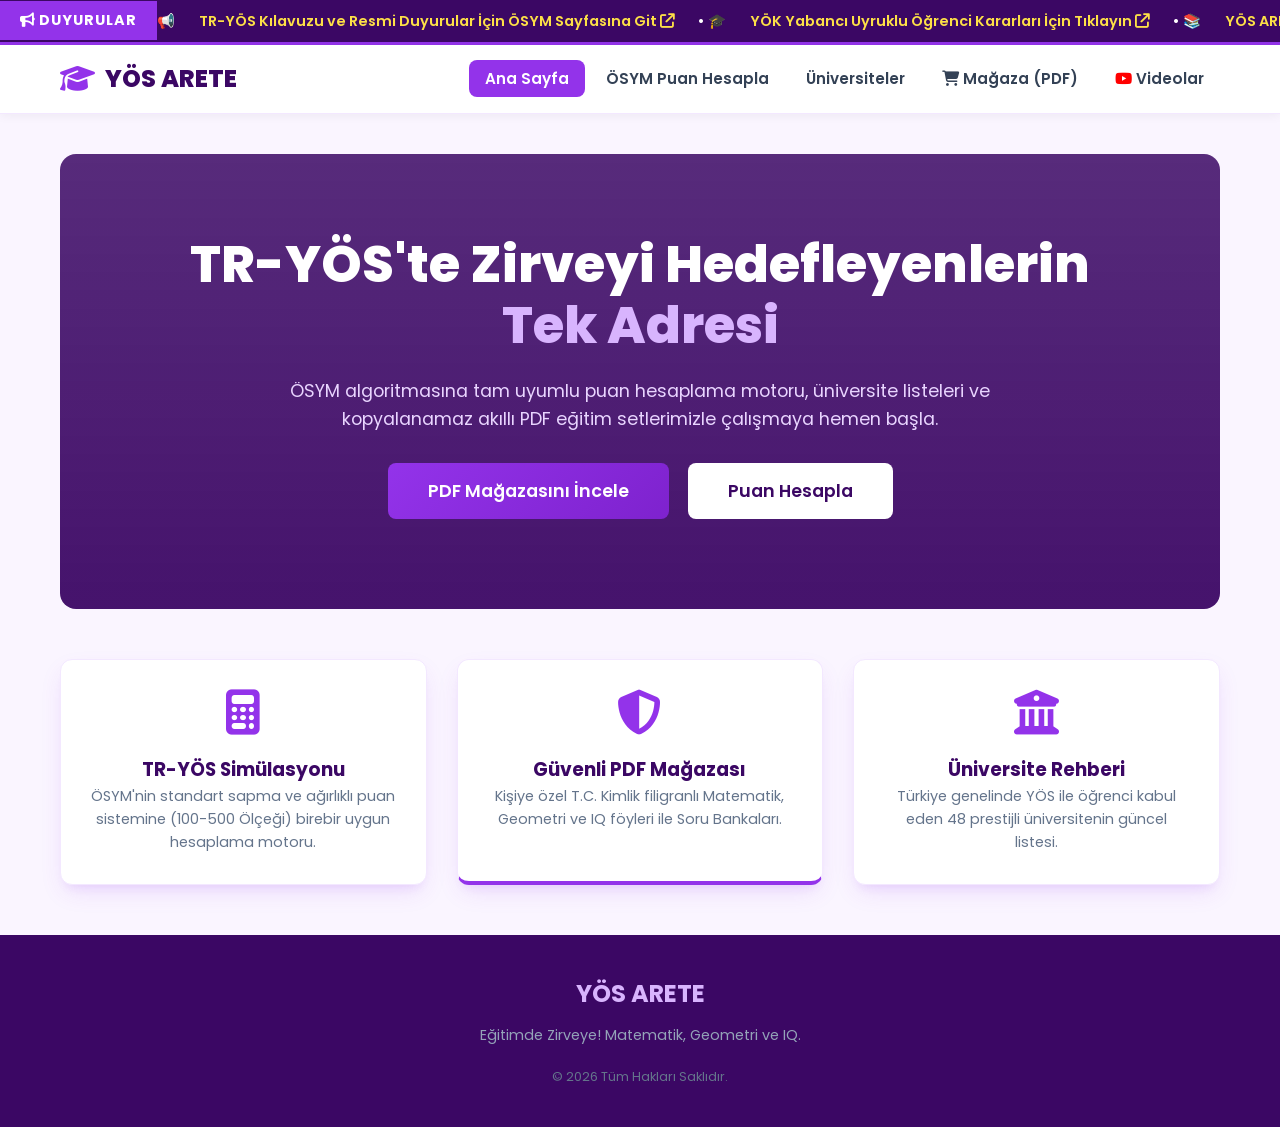
==== commit fc76c46e: "Update print statement from 'Hello' to 'Goodbye'" ====
--- a/index.html
+++ b/index.html
@@ -3,96 +3,97 @@
 <head>
     <meta charset="UTF-8">
     <meta name="viewport" content="width=device-width, initial-scale=1.0">
-    <title>YÖS ARETE | Eğitim ve Rehberlik Portalı</title>
+    <title>YÖS ARETE | TR-YÖS Eğitim Portalı</title>
     <link href="https://fonts.googleapis.com/css2?family=Poppins:wght@300;400;500;600;700;800&display=swap" rel="stylesheet">
     <link rel="stylesheet" href="https://cdnjs.cloudflare.com/ajax/libs/font-awesome/6.4.0/css/all.min.css">
     <style>
         :root {
-            --primary: #FF0000; /* YouTube Kırmızısı */
-            --secondary: #0f172a; /* Koyu Lacivert */
-            --bg-color: #f8fafc;
+            /* MOR TEMA RENKLERİ */
+            --primary: #9333ea; /* Parlak Mor */
+            --primary-dark: #7e22ce; /* Koyu Mor */
+            --secondary: #3b0764; /* Çok Koyu Mor / Gece */
+            --accent: #d8b4fe; /* Açık Mor */
+            --bg-color: #faf5ff; /* Çok Açık Mor (Arkaplan) */
             --text-main: #334155;
             --white: #ffffff;
-            --shadow: 0 10px 25px -5px rgba(0, 0, 0, 0.1), 0 8px 10px -6px rgba(0, 0, 0, 0.1);
+            --shadow: 0 10px 25px -5px rgba(147, 51, 234, 0.15), 0 8px 10px -6px rgba(147, 51, 234, 0.1);
             --transition: all 0.3s ease;
         }
 
         * { margin: 0; padding: 0; box-sizing: border-box; font-family: 'Poppins', sans-serif; }
         body { background-color: var(--bg-color); color: var(--text-main); line-height: 1.6; }
 
-        /* Son Dakika Kayan Yazı */
+        /* --- Son Dakika Kayan Yazı --- */
         .top-bar { background: var(--secondary); color: var(--white); display: flex; align-items: center; border-bottom: 3px solid var(--primary); }
-        .top-bar-title { background: var(--primary); padding: 8px 20px; font-weight: 700; z-index: 10; font-size: 0.9rem; letter-spacing: 1px; }
+        .top-bar-title { background: var(--primary); padding: 8px 20px; font-weight: 700; z-index: 10; font-size: 0.9rem; letter-spacing: 1px; white-space: nowrap; }
         .ticker-wrap { flex-grow: 1; overflow: hidden; white-space: nowrap; padding: 8px 0; }
         .ticker-move { display: inline-block; animation: ticker 25s linear infinite; font-size: 0.9rem; }
+        .ticker-move a { color: #fde047; text-decoration: none; font-weight: 600; margin: 0 20px; border-bottom: 1px dashed transparent; transition: 0.3s;}
+        .ticker-move a:hover { color: var(--white); border-color: var(--white); }
         @keyframes ticker { 0% { transform: translateX(100%); } 100% { transform: translateX(-100%); } }
 
-        /* Üst Menü (Navbar) */
-        header { background-color: var(--white); box-shadow: 0 2px 10px rgba(0,0,0,0.05); position: sticky; top: 0; z-index: 1000; }
+        /* --- Üst Menü (Navbar) --- */
+        header { background-color: var(--white); box-shadow: 0 2px 10px rgba(0,0,0,0.05); position: sticky; top: 0; z-index: 1000; border-bottom: 1px solid #f3e8ff;}
         .nav-container { max-width: 1200px; margin: 0 auto; padding: 15px 20px; display: flex; justify-content: space-between; align-items: center; }
         .logo { font-size: 24px; font-weight: 800; color: var(--secondary); text-decoration: none; display: flex; align-items: center; gap: 10px; }
         .logo i { color: var(--primary); font-size: 28px; }
         
-        nav ul { display: flex; gap: 10px; list-style: none; }
+        nav ul { display: flex; gap: 5px; list-style: none; }
         nav a { text-decoration: none; color: var(--text-main); font-weight: 600; cursor: pointer; padding: 8px 16px; border-radius: 8px; transition: var(--transition); font-size: 0.95rem; }
         nav a:hover, nav a.active { background-color: var(--primary); color: var(--white); }
 
-        /* Ana İçerik Konteyneri */
+        /* --- Ana İçerik --- */
         main { max-width: 1200px; margin: 40px auto; padding: 0 20px; min-height: 70vh; }
-        
-        /* Sayfa Geçiş Efektleri */
         .section { display: none; animation: fadeIn 0.4s ease; }
         .section.active { display: block; }
         @keyframes fadeIn { from { opacity: 0; transform: translateY(15px); } to { opacity: 1; transform: translateY(0); } }
-
-        .section-title { font-size: 28px; color: var(--secondary); border-bottom: 3px solid var(--primary); padding-bottom: 10px; margin-bottom: 30px; display: inline-block; }
-
-        /* Kartlar ve Grid Düzeni */
+        .section-title { font-size: 28px; color: var(--secondary); border-bottom: 3px solid var(--primary); padding-bottom: 10px; margin-bottom: 30px; display: inline-block; font-weight: 800; }
+
+        /* --- Grid & Kartlar --- */
         .grid-2 { display: grid; grid-template-columns: repeat(auto-fit, minmax(400px, 1fr)); gap: 30px; }
         .grid-3 { display: grid; grid-template-columns: repeat(auto-fit, minmax(320px, 1fr)); gap: 30px; }
         
-        .card { background: var(--white); border-radius: 12px; padding: 30px; box-shadow: var(--shadow); transition: var(--transition); border: 1px solid #e2e8f0; }
-        .card:hover { transform: translateY(-5px); border-color: #cbd5e1; box-shadow: 0 20px 25px -5px rgba(0, 0, 0, 0.1); }
-
-        /* Butonlar */
-        .btn { display: inline-block; padding: 12px 25px; background-color: var(--primary); color: var(--white); border: none; border-radius: 8px; font-weight: 600; cursor: pointer; transition: var(--transition); text-decoration: none; text-align: center; width: 100%; font-size: 1rem; }
-        .btn:hover { background-color: #cc0000; }
+        .card { background: var(--white); border-radius: 12px; padding: 30px; box-shadow: var(--shadow); transition: var(--transition); border: 1px solid #f3e8ff; }
+        .card:hover { transform: translateY(-5px); border-color: var(--primary); box-shadow: 0 20px 25px -5px rgba(147, 51, 234, 0.2); }
+
+        .btn { display: inline-block; padding: 12px 25px; background: linear-gradient(135deg, var(--primary), var(--primary-dark)); color: var(--white); border: none; border-radius: 8px; font-weight: 600; cursor: pointer; transition: var(--transition); text-decoration: none; text-align: center; width: 100%; font-size: 1rem; }
+        .btn:hover { background: var(--secondary); box-shadow: 0 4px 15px rgba(147, 51, 234, 0.4); }
 
         /* --- Puan Hesaplama Aracı --- */
-        .calc-form { background: var(--white); padding: 40px; border-radius: 16px; box-shadow: var(--shadow); max-width: 700px; margin: 0 auto; border-top: 5px solid var(--secondary); }
-        .input-group { display: flex; justify-content: space-between; align-items: center; margin-bottom: 20px; padding-bottom: 20px; border-bottom: 1px solid #e2e8f0; }
+        .calc-form { background: var(--white); padding: 40px; border-radius: 16px; box-shadow: var(--shadow); max-width: 800px; margin: 0 auto; border-top: 5px solid var(--primary); }
+        .calc-info { background: #faf5ff; border-left: 4px solid var(--primary); padding: 15px; border-radius: 4px; font-size: 0.9rem; color: var(--secondary); margin-bottom: 30px; }
+        .input-group { display: flex; justify-content: space-between; align-items: center; margin-bottom: 20px; padding-bottom: 20px; border-bottom: 1px dashed #e2e8f0; }
         .input-group strong { font-size: 1.1rem; color: var(--secondary); width: 40%; }
+        .input-group strong span { display: block; font-size: 0.8rem; color: #64748b; font-weight: normal; margin-top: 5px; }
         .inputs-wrapper { display: flex; gap: 15px; width: 60%; }
         .inputs-wrapper div { text-align: center; flex: 1; }
         .inputs-wrapper label { display: block; font-size: 0.8rem; color: #64748b; margin-bottom: 5px; font-weight: 600; }
-        .inputs-wrapper input { width: 100%; padding: 12px; border: 2px solid #e2e8f0; border-radius: 8px; text-align: center; font-weight: bold; font-size: 1.1rem; outline: none; transition: 0.3s; }
-        .inputs-wrapper input:focus { border-color: var(--primary); }
+        .inputs-wrapper input { width: 100%; padding: 12px; border: 2px solid #e2e8f0; border-radius: 8px; text-align: center; font-weight: bold; font-size: 1.2rem; outline: none; transition: 0.3s; color: var(--secondary); }
+        .inputs-wrapper input:focus { border-color: var(--primary); box-shadow: 0 0 0 3px rgba(147, 51, 234, 0.2); }
         
-        #calc-result { margin-top: 30px; padding: 30px; background: #f0fdf4; border-radius: 12px; border: 2px dashed #22c55e; display: none; text-align: center; }
-        #score-text { font-size: 3rem; color: #166534; font-weight: 800; line-height: 1; margin: 10px 0; }
-        .prediction-box { margin-top: 20px; padding-top: 20px; border-top: 1px solid #bbf7d0; text-align: left; }
-        .prediction-box ul { margin-left: 20px; margin-top: 10px; color: #15803d; font-weight: 600; }
-
-        /* --- Mağaza & PDF Güvenliği --- */
-        .security-banner { background: #fffbeb; border-left: 5px solid #f59e0b; padding: 20px; border-radius: 8px; margin-bottom: 30px; display: flex; align-items: center; gap: 20px; box-shadow: 0 4px 6px rgba(0,0,0,0.05); }
-        .security-banner i { font-size: 3rem; color: #f59e0b; }
-        .price { font-size: 2rem; font-weight: 800; color: var(--primary); margin: 15px 0; }
-        .secure-badge { position: absolute; top: 20px; right: -35px; background: #10b981; color: white; padding: 5px 40px; font-size: 0.8rem; font-weight: 700; transform: rotate(45deg); text-transform: uppercase; letter-spacing: 1px; box-shadow: 0 2px 4px rgba(0,0,0,0.2); }
-        .product-card { position: relative; overflow: hidden; text-align: center; border: 2px solid transparent; }
-        .product-card:hover { border-color: var(--primary); }
-        .product-icon { font-size: 4rem; color: var(--secondary); margin-bottom: 20px; }
-
-        /* --- Üniversiteler --- */
-        .uni-card h3 { color: var(--primary); border-bottom: 2px solid #f1f5f9; padding-bottom: 10px; margin-bottom: 15px; display: flex; align-items: center; gap: 10px; }
-        .dorm-box { background: #f8fafc; padding: 20px; border-radius: 8px; margin-top: 20px; border-left: 4px solid var(--secondary); }
-        .dorm-box h4 { margin-bottom: 15px; color: var(--secondary); }
-        .dorm-box ul { list-style: none; }
-        .dorm-box ul li { margin-bottom: 10px; padding-left: 25px; position: relative; font-size: 0.95rem; }
-        .dorm-box ul li::before { content: '\f236'; font-family: 'Font Awesome 6 Free'; font-weight: 900; position: absolute; left: 0; color: #94a3b8; }
+        #calc-result { margin-top: 30px; padding: 30px; background: #faf5ff; border-radius: 12px; border: 2px dashed var(--primary); display: none; text-align: center; }
+        #score-text { font-size: 3.5rem; color: var(--primary-dark); font-weight: 800; line-height: 1; margin: 10px 0; }
+        .formula-box { margin-top: 20px; padding-top: 20px; border-top: 1px solid #e9d5ff; text-align: left; font-size: 0.85rem; color: #64748b; }
+
+        /* --- Üniversiteler (Canlı Arama) --- */
+        .search-box { width: 100%; padding: 15px 20px; font-size: 1.1rem; border: 2px solid #d8b4fe; border-radius: 8px; margin-bottom: 25px; outline: none; transition: 0.3s; }
+        .search-box:focus { border-color: var(--primary); box-shadow: 0 0 0 3px rgba(147, 51, 234, 0.2); }
+        .uni-grid { display: grid; grid-template-columns: repeat(auto-fill, minmax(280px, 1fr)); gap: 15px; max-height: 500px; overflow-y: auto; padding-right: 10px; }
+        .uni-grid::-webkit-scrollbar { width: 6px; }
+        .uni-grid::-webkit-scrollbar-thumb { background: var(--accent); border-radius: 3px; }
+        .uni-item { background: var(--white); padding: 15px; border-radius: 8px; border: 1px solid #e2e8f0; font-weight: 600; color: var(--secondary); display: flex; align-items: center; gap: 10px; transition: 0.2s; border-left: 4px solid var(--primary); }
+        .uni-item:hover { transform: translateX(5px); border-color: var(--primary); background: #faf5ff; }
+
+        /* --- Mağaza --- */
+        .store-category { font-size: 1.5rem; color: var(--secondary); margin: 40px 0 20px 0; padding-bottom: 10px; border-bottom: 2px solid #e2e8f0; display: flex; align-items: center; gap: 10px; }
+        .product-card { position: relative; overflow: hidden; text-align: center; padding: 25px 20px; display: flex; flex-direction: column; justify-content: space-between; height: 100%; }
+        .product-icon { font-size: 3rem; color: var(--primary); margin-bottom: 15px; }
+        .price { font-size: 1.3rem; font-weight: 800; color: var(--secondary); margin: 15px 0; }
+        .cat-badge { position: absolute; top: 15px; right: -30px; background: var(--secondary); color: white; padding: 5px 30px; font-size: 0.75rem; font-weight: 700; transform: rotate(45deg); letter-spacing: 1px; }
 
         /* --- Videolar --- */
-        .video-container { position: relative; padding-bottom: 56.25%; height: 0; overflow: hidden; border-radius: 12px; margin-bottom: 15px; box-shadow: var(--shadow); }
-        .video-container iframe { position: absolute; top: 0; left: 0; width: 100%; height: 100%; }
+        .video-container { position: relative; padding-bottom: 56.25%; height: 0; overflow: hidden; border-radius: 12px; margin-bottom: 15px; box-shadow: var(--shadow); border: 2px solid #f3e8ff; }
+        .video-container iframe { position: absolute; top: 0; left: 0; width: 100%; height: 100%; border: none; }
 
         @media (max-width: 768px) {
             .nav-container { flex-direction: column; gap: 15px; }
@@ -105,10 +106,12 @@
 <body>
 
     <div class="top-bar">
-        <div class="top-bar-title"><i class="fa-solid fa-bolt"></i> SON DAKİKA</div>
+        <div class="top-bar-title"><i class="fa-solid fa-bullhorn"></i> DUYURULAR</div>
         <div class="ticker-wrap">
             <span class="ticker-move">
-                📢 2026 TR-YÖS Başvuru Tarihleri Açıklandı! Sınav merkezlerini kontrol etmeyi unutmayın. • 🎓 Tıp ve Diş Hekimliği kontenjanlarında güncelleme yapıldı. • 📚 YÖS ARETE Matematik PDF Föyleri mağazaya eklendi, hemen inceleyin!
+                📢 <a href="https://www.osym.gov.tr/TR,25372/turkiye-yurt-disindan-ogrenci-kabul-sinavi-tr-yos.html" target="_blank">TR-YÖS Kılavuzu ve Resmi Duyurular İçin ÖSYM Sayfasına Git <i class="fa-solid fa-arrow-up-right-from-square"></i></a> • 
+                🎓 <a href="https://www.yok.gov.tr/Sayfalar/Haberler/Haberler.aspx" target="_blank">YÖK Yabancı Uyruklu Öğrenci Kararları İçin Tıklayın <i class="fa-solid fa-arrow-up-right-from-square"></i></a> • 
+                📚 <a href="#" onclick="showSection('store')">YÖS ARETE Matematik, Geometri, IQ Föyleri ve Denemeleri Mağazaya Eklendi!</a>
             </span>
         </div>
     </div>
@@ -116,16 +119,15 @@
     <header>
         <div class="nav-container">
             <a href="#" class="logo" onclick="showSection('home')">
-                <i class="fa-brands fa-youtube"></i> YÖS ARETE
+                <i class="fa-solid fa-graduation-cap"></i> YÖS ARETE
             </a>
             <nav>
                 <ul id="nav-menu">
                     <li><a class="active" onclick="showSection('home')">Ana Sayfa</a></li>
-                    <li><a onclick="showSection('news')">Haberler</a></li>
-                    <li><a onclick="showSection('unis')">Üniversite & Yurt</a></li>
-                    <li><a onclick="showSection('calc')">Puan Hesapla</a></li>
+                    <li><a onclick="showSection('calc')">ÖSYM Puan Hesapla</a></li>
+                    <li><a onclick="showSection('unis')">Üniversiteler</a></li>
                     <li><a onclick="showSection('store')"><i class="fa-solid fa-cart-shopping"></i> Mağaza (PDF)</a></li>
-                    <li><a onclick="showSection('videos')"><i class="fa-brands fa-youtube"></i> Videolar</a></li>
+                    <li><a onclick="showSection('videos')"><i class="fa-brands fa-youtube" style="color: #ff0000;"></i> Videolar</a></li>
                 </ul>
             </nav>
         </div>
@@ -133,275 +135,358 @@
 
     <main>
         <section id="home" class="section active">
-            <div style="text-align: center; padding: 80px 20px; background: linear-gradient(rgba(15, 23, 42, 0.85), rgba(15, 23, 42, 0.95)), url('https://images.unsplash.com/photo-1523050854058-8df90110c9f1?q=80&w=2000') center/cover; color: white; border-radius: 16px; margin-bottom: 50px;">
-                <h1 style="font-size: clamp(2.5rem, 5vw, 4rem); margin-bottom: 20px; font-weight: 800; line-height: 1.2;">YÖS'te Zirveyi Hedefleyenlerin<br><span style="color: var(--primary);">Tek Adresi</span></h1>
-                <p style="font-size: 1.2rem; max-width: 700px; margin: 0 auto 30px; color: #cbd5e1;">Puanını hesapla, üniversiteleri incele ve kopyalanamaz akıllı PDF föylerimizle çalışmaya hemen başla.</p>
-                <button class="btn" style="width: auto; padding: 15px 40px; font-size: 1.1rem; margin-right: 15px;" onclick="showSection('store')">Eğitim Setlerini İncele</button>
+            <div style="text-align: center; padding: 80px 20px; background: linear-gradient(rgba(59, 7, 100, 0.85), rgba(59, 7, 100, 0.95)), url('https://images.unsplash.com/photo-1434030216411-0b793f4b4173?q=80&w=2000') center/cover; color: white; border-radius: 16px; margin-bottom: 50px;">
+                <h1 style="font-size: clamp(2rem, 4vw, 3.5rem); margin-bottom: 20px; font-weight: 800; line-height: 1.2;">TR-YÖS'te Zirveyi Hedefleyenlerin<br><span style="color: var(--accent);">Tek Adresi</span></h1>
+                <p style="font-size: 1.1rem; max-width: 700px; margin: 0 auto 30px; color: #e9d5ff;">ÖSYM algoritmasına tam uyumlu puan hesaplama motoru, üniversite listeleri ve kopyalanamaz akıllı PDF eğitim setlerimizle çalışmaya hemen başla.</p>
+                <button class="btn" style="width: auto; padding: 15px 40px; font-size: 1.1rem; margin-right: 15px; margin-bottom: 10px;" onclick="showSection('store')">PDF Mağazasını İncele</button>
                 <button class="btn" style="background: white; color: var(--secondary); width: auto; padding: 15px 40px; font-size: 1.1rem;" onclick="showSection('calc')">Puan Hesapla</button>
             </div>
 
             <div class="grid-3">
                 <div class="card" style="text-align: center; cursor: pointer;" onclick="showSection('calc')">
-                    <i class="fa-solid fa-calculator" style="font-size: 45px; color: var(--secondary); margin-bottom: 20px;"></i>
-                    <h3>Akıllı Puan Hesaplama</h3>
-                    <p style="color: #64748b;">Netlerini gir, tahmini YÖS puanını ve yapay zeka destekli yerleşebileceğin bölümleri gör.</p>
+                    <i class="fa-solid fa-calculator" style="font-size: 45px; color: var(--primary); margin-bottom: 20px;"></i>
+                    <h3 style="color: var(--secondary);">TR-YÖS Simülasyonu</h3>
+                    <p style="color: #64748b; font-size: 0.9rem;">ÖSYM'nin standart sapma ve ağırlıklı puan sistemine (100-500 Ölçeği) birebir uygun hesaplama motoru.</p>
                 </div>
                 <div class="card" style="text-align: center; cursor: pointer; border-bottom: 4px solid var(--primary);" onclick="showSection('store')">
                     <i class="fa-solid fa-shield-halved" style="font-size: 45px; color: var(--primary); margin-bottom: 20px;"></i>
-                    <h3>Güvenli PDF Mağazası</h3>
-                    <p style="color: #64748b;">Kişiye özel filigranlı Matematik, Geometri ve IQ ders föylerini güvenle satın al.</p>
+                    <h3 style="color: var(--secondary);">Güvenli PDF Mağazası</h3>
+                    <p style="color: #64748b; font-size: 0.9rem;">Kişiye özel T.C. Kimlik filigranlı Matematik, Geometri ve IQ föyleri ile Soru Bankaları.</p>
                 </div>
                 <div class="card" style="text-align: center; cursor: pointer;" onclick="showSection('unis')">
-                    <i class="fa-solid fa-building-columns" style="font-size: 45px; color: var(--secondary); margin-bottom: 20px;"></i>
-                    <h3>Üniversite & Yurt Rehberi</h3>
-                    <p style="color: #64748b;">YÖS ile öğrenci alan üniversitelerin iletişim bilgileri ve çevresindeki yurtlar listesi.</p>
+                    <i class="fa-solid fa-building-columns" style="font-size: 45px; color: var(--primary); margin-bottom: 20px;"></i>
+                    <h3 style="color: var(--secondary);">Üniversite Rehberi</h3>
+                    <p style="color: #64748b; font-size: 0.9rem;">Türkiye genelinde YÖS ile öğrenci kabul eden 48 prestijli üniversitenin güncel listesi.</p>
                 </div>
             </div>
         </section>
 
-        <section id="news" class="section">
-            <h2 class="section-title">Güncel YÖS Duyuruları</h2>
-            <div class="grid-2">
-                <div class="card" style="border-left: 5px solid var(--primary);">
-                    <span style="font-size: 12px; font-weight: bold; color: var(--primary); background: #fee2e2; padding: 5px 10px; border-radius: 4px;">YENİ DUYURU</span>
-                    <h3 style="margin-top: 15px; margin-bottom: 10px; color: var(--secondary);">2026 TR-YÖS Sınav Takvimi Belli Oldu</h3>
-                    <p style="color: #64748b; margin-bottom: 20px;">ÖSYM tarafından yapılacak olan sınavın tarihi açıklandı. Başvuru kılavuzu, ücret detayları ve sınav merkezleri hakkındaki tüm güncel bilgileri inceleyin.</p>
-                    <a href="#" style="color: var(--primary); font-weight: 700; text-decoration: none;">Detayları Oku <i class="fa-solid fa-arrow-right"></i></a>
-                </div>
-                <div class="card" style="border-left: 5px solid #3b82f6;">
-                    <span style="font-size: 12px; font-weight: bold; color: #3b82f6; background: #eff6ff; padding: 5px 10px; border-radius: 4px;">GÜNCELLEME</span>
-                    <h3 style="margin-top: 15px; margin-bottom: 10px; color: var(--secondary);">Tıp ve Diş Hekimliği Kontenjanları</h3>
-                    <p style="color: #64748b; margin-bottom: 20px;">YÖK'ün son açıklamasına göre Tıp, Diş Hekimliği ve Hukuk fakülteleri için yabancı uyruklu öğrenci kontenjanlarında artış yapıldı.</p>
-                    <a href="#" style="color: #3b82f6; font-weight: 700; text-decoration: none;">Detayları Oku <i class="fa-solid fa-arrow-right"></i></a>
-                </div>
-            </div>
-        </section>
-
-        <section id="unis" class="section">
-            <h2 class="section-title">Üniversiteler ve Barınma Rehberi</h2>
-            <div class="grid-2">
-                <div class="card uni-card">
-                    <h3><i class="fa-solid fa-building-columns"></i> İstanbul Üniversitesi</h3>
-                    <p style="color: #475569;"><strong><i class="fa-solid fa-location-dot" style="width: 20px;"></i> Adres:</strong> Beyazıt, 34452 Fatih/İstanbul</p>
-                    <p style="color: #475569;"><strong><i class="fa-solid fa-envelope" style="width: 20px;"></i> İletişim:</strong> yos@istanbul.edu.tr</p>
-                    <p style="color: #475569;"><strong><i class="fa-solid fa-phone" style="width: 20px;"></i> Telefon:</strong> 0212 440 00 00</p>
-                    
-                    <div class="dorm-box">
-                        <h4>Yakın Öğrenci Yurtları</h4>
-                        <ul>
-                            <li><strong>Vezneciler KYK Yurdu</strong> (Metro Çıkışı) - 0212 XXX XX XX</li>
-                            <li><strong>Özel Fatih Erkek Yurdu</strong> (Fındıkzade) - 0532 XXX XX XX</li>
-                            <li><strong>Akademi VIP Kız Yurdu</strong> (Çapa) - 0555 XXX XX XX</li>
-                        </ul>
-                    </div>
-                </div>
-                <div class="card uni-card">
-                    <h3><i class="fa-solid fa-building-columns"></i> Ege Üniversitesi</h3>
-                    <p style="color: #475569;"><strong><i class="fa-solid fa-location-dot" style="width: 20px;"></i> Adres:</strong> Erzene, Gençlik Cd. Bornova/İzmir</p>
-                    <p style="color: #475569;"><strong><i class="fa-solid fa-envelope" style="width: 20px;"></i> İletişim:</strong> yos@ege.edu.tr</p>
-                    <p style="color: #475569;"><strong><i class="fa-solid fa-phone" style="width: 20px;"></i> Telefon:</strong> 0232 311 10 10</p>
-                    
-                    <div class="dorm-box">
-                        <h4>Yakın Öğrenci Yurtları</h4>
-                        <ul>
-                            <li><strong>Bornova Öğrenci Köyü</strong> (Kampüs İçi) - 0232 XXX XX XX</li>
-                            <li><strong>Ege Çınar Kız Yurdu</strong> (Küçükpark) - 0533 XXX XX XX</li>
-                            <li><strong>Akademik Erkek Yurdu</strong> (Evka-3) - 0544 XXX XX XX</li>
-                        </ul>
-                    </div>
-                </div>
-            </div>
-        </section>
-
         <section id="calc" class="section">
-            <h2 class="section-title">YÖS Puan ve Tercih Hesaplama</h2>
+            <h2 class="section-title">ÖSYM Kılavuzuna Göre TR-YÖS Puanı Hesapla</h2>
             <div class="calc-form">
-                <p style="text-align: center; color: #64748b; margin-bottom: 30px;">
-                    Deneme sınavındaki netlerinizi girin. <strong>4 Yanlış 1 Doğruyu götürür.</strong> Sistem toplam 80 soru üzerinden YÖS puanınızı ve kazanabileceğiniz yerleri hesaplar.
-                </p>
+                <div class="calc-info">
+                    <strong><i class="fa-solid fa-circle-info"></i> Hesaplama Altyapısı (ÖSYM Kılavuzu)</strong><br>
+                    • 4 Yanlış 1 Doğruyu götürür.<br>
+                    • Adayın hesaplama yapılabilmesi için testlerin <strong>en az birinden 0.5 ham puan</strong> alması zorunludur.<br>
+                    • Ağırlıklı Puan = (%45 x Sayısal Yetenek/IQ T-Puanı) + (%55 x Temel Matematik T-Puanı).<br>
+                    • Çıkan sonuç ÖSYM'nin <strong>100 - 500</strong> ölçeğine dönüştürülür. <em>(Arka planda geçmiş yıllara ait tahmini Türkiye ortalaması ve standart sapma simülasyonu çalışır).</em>
+                </div>
                 
                 <div class="input-group">
-                    <strong>Matematik (40 Soru)</strong>
+                    <strong>Sayısal Yetenek (IQ) <span>Toplam 40 Soru</span></strong>
                     <div class="inputs-wrapper">
-                        <div>
-                            <label>DOĞRU</label>
-                            <input type="number" id="matD" min="0" max="40" value="0">
-                        </div>
-                        <div>
-                            <label>YANLIŞ</label>
-                            <input type="number" id="matY" min="0" max="40" value="0">
-                        </div>
+                        <div><label>DOĞRU</label><input type="number" id="iqD" min="0" max="40" value="0"></div>
+                        <div><label>YANLIŞ</label><input type="number" id="iqY" min="0" max="40" value="0"></div>
+                    </div>
+                </div>
+
+                <div class="input-group">
+                    <strong>Matematik <span>Toplam 30 Soru</span></strong>
+                    <div class="inputs-wrapper">
+                        <div><label>DOĞRU</label><input type="number" id="matD" min="0" max="30" value="0"></div>
+                        <div><label>YANLIŞ</label><input type="number" id="matY" min="0" max="30" value="0"></div>
                     </div>
                 </div>
                 
-                <div class="input-group">
-                    <strong>Geometri (10 Soru)</strong>
+                <div class="input-group" style="border: none;">
+                    <strong>Geometri <span>Toplam 10 Soru</span></strong>
                     <div class="inputs-wrapper">
-                        <div>
-                            <label>DOĞRU</label>
-                            <input type="number" id="geoD" min="0" max="10" value="0">
-                        </div>
-                        <div>
-                            <label>YANLIŞ</label>
-                            <input type="number" id="geoY" min="0" max="10" value="0">
-                        </div>
-                    </div>
-                </div>
-
-                <div class="input-group" style="border: none;">
-                    <strong>IQ / Yetenek (30 Soru)</strong>
-                    <div class="inputs-wrapper">
-                        <div>
-                            <label>DOĞRU</label>
-                            <input type="number" id="iqD" min="0" max="30" value="0">
-                        </div>
-                        <div>
-                            <label>YANLIŞ</label>
-                            <input type="number" id="iqY" min="0" max="30" value="0">
-                        </div>
-                    </div>
-                </div>
-
-                <button class="btn" style="padding: 16px; font-size: 1.1rem; margin-top: 10px;" onclick="hesapla()">Sonucu Gör</button>
+                        <div><label>DOĞRU</label><input type="number" id="geoD" min="0" max="10" value="0"></div>
+                        <div><label>YANLIŞ</label><input type="number" id="geoY" min="0" max="10" value="0"></div>
+                    </div>
+                </div>
+
+                <button class="btn" style="padding: 16px; font-size: 1.2rem; margin-top: 20px;" onclick="hesapla()">Puanımı Hesapla</button>
 
                 <div id="calc-result">
-                    <p style="font-weight: 700; color: #15803d; text-transform: uppercase; letter-spacing: 1px;">Tahmini YÖS Puanınız</p>
+                    <p style="font-weight: 700; color: var(--secondary); text-transform: uppercase; letter-spacing: 1px;">Ölçeklenmiş TR-YÖS Puanınız</p>
                     <div id="score-text">0.00</div>
-                    <p id="net-text" style="color: #166534; font-weight: 600;"></p>
+                    <p id="net-text" style="color: var(--primary-dark); font-weight: 600; font-size: 1.1rem;"></p>
                     
-                    <div class="prediction-box">
-                        <strong style="color: var(--secondary);"><i class="fa-solid fa-bullseye"></i> Geçmiş Yıllara Göre Yerleşme İhtimali:</strong>
-                        <ul id="prediction-list"></ul>
+                    <div class="formula-box">
+                        <strong>Not:</strong> Gerçek standart sapma değerleri sınava giren tüm adayların ortalamasına göre belirlenir. Bu hesaplama aracı gerçeğe en yakın simülasyonu sunar.
                     </div>
                 </div>
             </div>
         </section>
 
+        <section id="unis" class="section">
+            <h2 class="section-title">YÖS İle Öğrenci Alan Üniversiteler</h2>
+            <p style="color: #64748b; margin-bottom: 20px;">Sistemimizde kayıtlı 48 üniversite aşağıda listelenmiştir. İlgilendiğiniz üniversiteyi hızlıca bulmak için arama kutusunu kullanabilirsiniz.</p>
+            
+            <input type="text" id="uniSearch" class="search-box" placeholder="🔍 Üniversite adı yazarak arayın... (Örn: Akdeniz)" onkeyup="filterUnis()">
+            
+            <div class="uni-grid" id="uni-list">
+                </div>
+        </section>
+
         <section id="store" class="section">
-            <h2 class="section-title">YÖS ARETE Mağazası</h2>
-            
-            <div class="security-banner">
-                <i class="fa-solid fa-shield-halved"></i>
+            <h2 class="section-title">YÖS ARETE Güvenli PDF Mağazası</h2>
+            <div style="background: #fffbeb; border-left: 5px solid #f59e0b; padding: 20px; border-radius: 8px; margin-bottom: 30px; display: flex; align-items: center; gap: 20px;">
+                <i class="fa-solid fa-user-shield" style="font-size: 2.5rem; color: #f59e0b;"></i>
                 <div>
-                    <h3 style="color: #b45309; margin-bottom: 5px;">Anti-Korsan PDF Sistemi</h3>
-                    <p style="color: #92400e; font-size: 0.95rem;">Satın aldığınız PDF'ler şahsınıza özel üretilir. Dosyanın her sayfasına <strong>T.C. Kimlik Numaranız, Adınız ve Soyadınız</strong> silinemez filigran olarak işlenir. İzinsiz paylaşım tespitinde yasal işlem başlatılır.</p>
-                </div>
-            </div>
-
+                    <h3 style="color: #b45309; margin-bottom: 5px;">Anti-Korsan Güvenlik Sistemi</h3>
+                    <p style="color: #92400e; font-size: 0.9rem;">Satın aldığınız tüm PDF'ler sistem tarafından anlık olarak işlenir. Sayfaların ortasına şeffaf bir şekilde <strong>Adınız, Soyadınız ve Kimlik Numaranız</strong> kalıcı olarak basılır.</p>
+                </div>
+            </div>
+
+            <h3 class="store-category"><i class="fa-solid fa-square-root-variable"></i> Matematik Setleri</h3>
             <div class="grid-3">
                 <div class="card product-card">
-                    <div class="secure-badge">ŞİFRELİ PDF</div>
-                    <div class="product-icon"><i class="fa-solid fa-square-root-variable"></i></div>
-                    <h3 style="color: var(--secondary);">Matematik Konu Anlatımı</h3>
-                    <p style="color: #64748b; font-size: 0.9rem;">Tüm konular, çıkmış soru tipleri, kısa yollar ve pratik çözümler içeren dijital föy.</p>
-                    <div class="price">199 ₺</div>
-                    <button class="btn" onclick="alert('Shopier veya Iyzico güvenli ödeme ekranına yönlendirilecek...')"><i class="fa-solid fa-credit-card"></i> Güvenli Satın Al</button>
-                </div>
-                <div class="card product-card">
-                    <div class="secure-badge">ŞİFRELİ PDF</div>
-                    <div class="product-icon"><i class="fa-solid fa-shapes"></i></div>
-                    <h3 style="color: var(--secondary);">Geometri Soru Bankası</h3>
-                    <p style="color: #64748b; font-size: 0.9rem;">Yeni nesil Geometri soruları, üçgenler, çokgenler ve detaylı çözüm kitapçığı.</p>
-                    <div class="price">149 ₺</div>
-                    <button class="btn" onclick="alert('Shopier veya Iyzico güvenli ödeme ekranına yönlendirilecek...')"><i class="fa-solid fa-credit-card"></i> Güvenli Satın Al</button>
-                </div>
-                <div class="card product-card">
-                    <div class="secure-badge">ŞİFRELİ PDF</div>
-                    <div class="product-icon"><i class="fa-solid fa-brain"></i></div>
-                    <h3 style="color: var(--secondary);">IQ ve Genel Yetenek</h3>
-                    <p style="color: #64748b; font-size: 0.9rem;">Şifreler, diziler, küpler ve şekil yeteneği için püf noktalar, deneme sınavları.</p>
-                    <div class="price">179 ₺</div>
-                    <button class="btn" onclick="alert('Shopier veya Iyzico güvenli ödeme ekranına yönlendirilecek...')"><i class="fa-solid fa-credit-card"></i> Güvenli Satın Al</button>
+                    <div class="cat-badge">Konu Föyü</div>
+                    <div>
+                        <div class="product-icon"><i class="fa-solid fa-book-open"></i></div>
+                        <h4 style="color: var(--secondary); margin-bottom: 10px;">Matematik Ders Anlatım Föyleri</h4>
+                        <p style="color: #64748b; font-size: 0.85rem;">Tüm konular, çıkmış soru tipleri ve taktikler.</p>
+                    </div>
+                    <div>
+                        <div class="price">Fiyat Güncellenecek</div>
+                        <button class="btn">İncele</button>
+                    </div>
+                </div>
+                <div class="card product-card">
+                    <div class="cat-badge">Soru Bankası</div>
+                    <div>
+                        <div class="product-icon"><i class="fa-solid fa-book-journal-whills"></i></div>
+                        <h4 style="color: var(--secondary); margin-bottom: 10px;">Matematik Soru Bankası</h4>
+                        <p style="color: #64748b; font-size: 0.85rem;">Yeni nesil sorular ve ÖSYM tarzı testler.</p>
+                    </div>
+                    <div>
+                        <div class="price">Fiyat Güncellenecek</div>
+                        <button class="btn">İncele</button>
+                    </div>
+                </div>
+                <div class="card product-card">
+                    <div class="cat-badge">Denemeler</div>
+                    <div>
+                        <div class="product-icon"><i class="fa-solid fa-file-pen"></i></div>
+                        <h4 style="color: var(--secondary); margin-bottom: 10px;">Matematik Branş Denemeleri</h4>
+                        <p style="color: #64748b; font-size: 0.85rem;">Sadece matematiğe özel süre tutmalık denemeler.</p>
+                    </div>
+                    <div>
+                        <div class="price">Fiyat Güncellenecek</div>
+                        <button class="btn">İncele</button>
+                    </div>
+                </div>
+            </div>
+
+            <h3 class="store-category"><i class="fa-solid fa-shapes"></i> Geometri Setleri</h3>
+            <div class="grid-3">
+                <div class="card product-card">
+                    <div class="cat-badge">Konu Föyü</div>
+                    <div>
+                        <div class="product-icon"><i class="fa-solid fa-book-open"></i></div>
+                        <h4 style="color: var(--secondary); margin-bottom: 10px;">Geometri Ders Anlatım Föyleri</h4>
+                    </div>
+                    <div><div class="price">Fiyat Güncellenecek</div><button class="btn">İncele</button></div>
+                </div>
+                <div class="card product-card">
+                    <div class="cat-badge">Soru Bankası</div>
+                    <div>
+                        <div class="product-icon"><i class="fa-solid fa-compass"></i></div>
+                        <h4 style="color: var(--secondary); margin-bottom: 10px;">Geometri Soru Bankası</h4>
+                    </div>
+                    <div><div class="price">Fiyat Güncellenecek</div><button class="btn">İncele</button></div>
+                </div>
+                <div class="card product-card">
+                    <div class="cat-badge">Denemeler</div>
+                    <div>
+                        <div class="product-icon"><i class="fa-solid fa-ruler-combined"></i></div>
+                        <h4 style="color: var(--secondary); margin-bottom: 10px;">Geometri Branş Denemeleri</h4>
+                    </div>
+                    <div><div class="price">Fiyat Güncellenecek</div><button class="btn">İncele</button></div>
+                </div>
+            </div>
+
+            <h3 class="store-category"><i class="fa-solid fa-brain"></i> Sayısal Yetenek (IQ) Setleri</h3>
+            <div class="grid-3">
+                <div class="card product-card">
+                    <div class="cat-badge">Konu Föyü</div>
+                    <div>
+                        <div class="product-icon"><i class="fa-solid fa-book-open"></i></div>
+                        <h4 style="color: var(--secondary); margin-bottom: 10px;">IQ Ders Anlatım Föyleri</h4>
+                    </div>
+                    <div><div class="price">Fiyat Güncellenecek</div><button class="btn">İncele</button></div>
+                </div>
+                <div class="card product-card">
+                    <div class="cat-badge">Soru Bankası</div>
+                    <div>
+                        <div class="product-icon"><i class="fa-solid fa-puzzle-piece"></i></div>
+                        <h4 style="color: var(--secondary); margin-bottom: 10px;">IQ Soru Bankası</h4>
+                    </div>
+                    <div><div class="price">Fiyat Güncellenecek</div><button class="btn">İncele</button></div>
+                </div>
+                <div class="card product-card">
+                    <div class="cat-badge">Denemeler</div>
+                    <div>
+                        <div class="product-icon"><i class="fa-solid fa-cubes"></i></div>
+                        <h4 style="color: var(--secondary); margin-bottom: 10px;">IQ Branş Denemeleri</h4>
+                    </div>
+                    <div><div class="price">Fiyat Güncellenecek</div><button class="btn">İncele</button></div>
+                </div>
+            </div>
+
+            <h3 class="store-category" style="color: var(--primary);"><i class="fa-solid fa-layer-group"></i> Sadece Denemeler</h3>
+            <div class="grid-2">
+                <div class="card product-card" style="border: 2px solid var(--primary);">
+                    <div class="cat-badge" style="background: var(--primary);">TR-YÖS Formatı</div>
+                    <div>
+                        <div class="product-icon"><i class="fa-solid fa-stopwatch"></i></div>
+                        <h4 style="color: var(--secondary); margin-bottom: 10px;">YÖS ARETE Genel Deneme Sınavları</h4>
+                        <p style="color: #64748b; font-size: 0.9rem;">ÖSYM ile birebir aynı zorluk derecesinde, 40 IQ, 30 Mat ve 10 Geo formatında tam kapsamlı deneme seti.</p>
+                    </div>
+                    <div>
+                        <div class="price" style="color: var(--primary);">Fiyat Güncellenecek</div>
+                        <button class="btn">İncele</button>
+                    </div>
                 </div>
             </div>
         </section>
 
         <section id="videos" class="section">
             <h2 class="section-title">YÖS ARETE Ders Videoları</h2>
-            <p style="color: #64748b; margin-bottom: 30px; font-size: 1.1rem;">Kanalımızdaki en güncel konu anlatımlarını siteden ayrılmadan reklamsız izleyin.</p>
-            <div class="grid-2">
+            <p style="color: #64748b; margin-bottom: 30px; font-size: 1.1rem;">Kanalımızdaki en kritik konu anlatımlarını ve soru çözümlerini reklamsız izleyin.</p>
+            
+            <div class="grid-3">
                 <div class="card" style="padding: 15px;">
                     <div class="video-container">
-                        <iframe src="https://www.youtube.com/embed/ScMzIvxBSi4" title="YouTube video player" frameborder="0" allow="accelerometer; autoplay; clipboard-write; encrypted-media; gyroscope; picture-in-picture" allowfullscreen></iframe>
-                    </div>
-                    <h3 style="margin-top: 15px; font-size: 1.1rem; color: var(--secondary); text-align: center;">Matematik - Polinomlar Soru Çözümü</h3>
+                        <iframe src="https://www.youtube.com/embed/B2346EGXTyI?si=2Vz4_aoPf0a72VY9" title="YÖS Arete Video 1" allow="accelerometer; autoplay; clipboard-write; encrypted-media; gyroscope; picture-in-picture" allowfullscreen></iframe>
+                    </div>
                 </div>
                 <div class="card" style="padding: 15px;">
                     <div class="video-container">
-                        <iframe src="https://www.youtube.com/embed/ScMzIvxBSi4" title="YouTube video player" frameborder="0" allow="accelerometer; autoplay; clipboard-write; encrypted-media; gyroscope; picture-in-picture" allowfullscreen></iframe>
-                    </div>
-                    <h3 style="margin-top: 15px; font-size: 1.1rem; color: var(--secondary); text-align: center;">IQ - Sayı Dizileri Taktikleri</h3>
-                </div>
-            </div>
+                        <iframe src="https://www.youtube.com/embed/OT8av2MylAQ?si=1I1WJZwLfKXeNLjT" title="YÖS Arete Video 2" allow="accelerometer; autoplay; clipboard-write; encrypted-media; gyroscope; picture-in-picture" allowfullscreen></iframe>
+                    </div>
+                </div>
+                <div class="card" style="padding: 15px;">
+                    <div class="video-container">
+                        <iframe src="https://www.youtube.com/embed/pi2nLpvt8aY?si=jkMNgCymcJP795TY" title="YÖS Arete Video 3" allow="accelerometer; autoplay; clipboard-write; encrypted-media; gyroscope; picture-in-picture" allowfullscreen></iframe>
+                    </div>
+                </div>
+            </div>
+
             <div style="text-align: center; margin-top: 40px;">
-                <a href="https://www.youtube.com/@yosarete" target="_blank" class="btn" style="width: auto; padding: 15px 40px; background: #282828;"><i class="fa-brands fa-youtube" style="color: var(--primary);"></i> Kanalın Tümüne Git</a>
+                <a href="https://www.youtube.com/@yosarete" target="_blank" class="btn" style="width: auto; padding: 15px 40px; background: #ff0000; color: white;"><i class="fa-brands fa-youtube"></i> Kanalın Tümüne Git ve Abone Ol</a>
             </div>
         </section>
     </main>
 
-    <footer style="background: var(--secondary); color: white; text-align: center; padding: 30px; margin-top: 50px;">
-        <h2 style="margin-bottom: 10px;">YÖS ARETE</h2>
-        <p style="color: #94a3b8; font-size: 0.9rem;">© 2026 Tüm Hakları Saklıdır. Eğitimde Zirveye!</p>
+    <footer style="background: var(--secondary); color: white; text-align: center; padding: 40px 20px; margin-top: 50px;">
+        <h2 style="margin-bottom: 10px; color: var(--accent);">YÖS ARETE</h2>
+        <p style="color: #94a3b8; font-size: 0.9rem; margin-bottom: 20px;">Eğitimde Zirveye! Matematik, Geometri ve IQ.</p>
+        <p style="color: #64748b; font-size: 0.8rem;">© 2026 Tüm Hakları Saklıdır.</p>
     </footer>
 
     <script>
-        // Sayfa / Sekme Değiştirme Sistemi (SPA)
+        // --- Sayfa / Sekme Değiştirme Sistemi (SPA) ---
         function showSection(sectionId) {
-            // Bölümleri gizle
             document.querySelectorAll('.section').forEach(sec => sec.classList.remove('active'));
-            // Menü renklerini sıfırla
             document.querySelectorAll('#nav-menu a').forEach(link => link.classList.remove('active'));
             
-            // Seçileni göster
             document.getElementById(sectionId).classList.add('active');
-            event.currentTarget.classList.add('active');
-            
-            // Yukarı kaydır
+            
+            if(event && event.currentTarget.tagName === 'A' && event.currentTarget.parentElement.tagName === 'LI') {
+                event.currentTarget.classList.add('active');
+            }
             window.scrollTo({ top: 0, behavior: 'smooth' });
         }
 
-        // Puan Hesaplama Algoritması
+        // --- Üniversite Listesi ve Arama ---
+        const universities = [
+            "Akdeniz Üniversitesi", "Anadolu Üniversitesi", "Ankara Üniversitesi", "Atatürk Üniversitesi", 
+            "Atılım Üniversitesi", "Bahçeşehir Üniversitesi", "Beykent Üniversitesi", "Bilkent Üniversitesi", 
+            "Boğaziçi Üniversitesi", "Çankaya Üniversitesi", "Çukurova Üniversitesi", "Doğuş Üniversitesi", 
+            "Doğu Akdeniz Üniversitesi", "Dokuz Eylül Üniversitesi", "Ege Üniversitesi", "Erciyes Üniversitesi", 
+            "Fatih Üniversitesi", "Galatasaray Üniversitesi", "Gazi Üniversitesi", "Gaziantep Üniversitesi", 
+            "Girne American Üniversitesi", "Hacettepe Üniversitesi", "Haliç Üniversitesi", "Işık Üniversitesi", 
+            "İstanbul Üniversitesi", "İstanbul Bilgi Üniversitesi", "İstanbul Kültür Üniversitesi", 
+            "İstanbul Teknik Üniversitesi", "İzmir Yüksek Teknoloji Enstitüsü", "İzmir Ekonomi Üniversitesi", 
+            "Kadir Has Üniversitesi", "Kafkas Üniversitesi", "Koç Üniversitesi", "Mimar Sinan Üniversitesi", 
+            "Marmara Üniversitesi", "Okan Üniversitesi", "Ondokuz Mayıs Üniversitesi", "Orta Doğu Teknik Üniversitesi", 
+            "Osmangazi Üniversitesi", "Sabancı Üniversitesi", "Karadeniz Teknik Üniversitesi", 
+            "Selçuk Üniversitesi", "Ufuk Üniversitesi", "Uludağ Üniversitesi", "Uluslararası Kıbrıs Üniversitesi", 
+            "Yakın Doğu Üniversitesi", "Yeditepe Üniversitesi", "Yıldız Teknik Üniversitesi"
+        ].sort((a,b) => a.localeCompare(b, 'tr'));
+
+        const uniContainer = document.getElementById('uni-list');
+
+        function renderUnis(list) {
+            uniContainer.innerHTML = "";
+            list.forEach(uni => {
+                let div = document.createElement('div');
+                div.className = 'uni-item';
+                div.innerHTML = `<div><i class="fa-solid fa-building-columns" style="color: var(--accent); font-size: 1.2rem; width: 30px;"></i></div> <div>${uni}</div>`;
+                uniContainer.appendChild(div);
+            });
+        }
+        
+        // İlk yüklemede hepsini göster
+        renderUnis(universities);
+
+        // Arama (Filtreleme)
+        function filterUnis() {
+            let search = document.getElementById('uniSearch').value.toLocaleLowerCase('tr');
+            let filtered = universities.filter(uni => uni.toLocaleLowerCase('tr').includes(search));
+            renderUnis(filtered);
+        }
+
+        // --- TR-YÖS Puan Hesaplama (ÖSYM Algoritması) ---
         function hesapla() {
-            let mD = parseInt(document.getElementById('matD').value) || 0; let mY = parseInt(document.getElementById('matY').value) || 0;
-            let gD = parseInt(document.getElementById('geoD').value) || 0; let gY = parseInt(document.getElementById('geoY').value) || 0;
-            let iqD = parseInt(document.getElementById('iqD').value) || 0; let iqY = parseInt(document.getElementById('iqY').value) || 0;
-
-            // Güvenlik kontrolü
-            if((mD + mY) > 40 || (gD + gY) > 10 || (iqD + iqY) > 30) {
-                alert("Hata: Girdiğiniz doğru/yanlış sayıları toplam soru sayısını geçemez!");
+            let iqD = parseFloat(document.getElementById('iqD').value) || 0; let iqY = parseFloat(document.getElementById('iqY').value) || 0;
+            let matD = parseFloat(document.getElementById('matD').value) || 0; let matY = parseFloat(document.getElementById('matY').value) || 0;
+            let geoD = parseFloat(document.getElementById('geoD').value) || 0; let geoY = parseFloat(document.getElementById('geoY').value) || 0;
+
+            if(iqD + iqY > 40 || matD + matY > 30 || geoD + geoY > 10) {
+                alert("Hata: Girdiğiniz soru sayıları testin limitlerini aşıyor! (IQ: Max 40, Mat: Max 30, Geo: Max 10)"); 
                 return;
             }
 
-            // 4 Yanlış 1 Doğruyu Götürür
-            let matNet = mD - (mY / 4);
-            let geoNet = gD - (gY / 4);
-            let iqNet = iqD - (iqY / 4);
-            let toplamNet = matNet + geoNet + iqNet;
-            
-            if(toplamNet < 0) toplamNet = 0;
-
-            // 80 soru üzerinden 100 Puanlık sisteme çevirme formülü
-            let puan = (toplamNet / 80) * 100;
-
-            document.getElementById('score-text').innerText = puan.toFixed(2);
-            document.getElementById('net-text').innerText = `Toplam Net: ${toplamNet.toFixed(2)} (Mat: ${matNet}, Geo: ${geoNet}, IQ: ${iqNet})`;
-
-            // Tahmini Yerleşme Algoritması
-            let liste = document.getElementById('prediction-list');
-            liste.innerHTML = "";
-            
-            if(puan >= 90) {
-                liste.innerHTML += "<li>Tıp Fakültesi (Anadolu Üniv. ve Köklü Üniversiteler)</li><li>Diş Hekimliği Fakültesi</li>";
-            } else if(puan >= 75) {
-                liste.innerHTML += "<li>Mühendislik Fakülteleri (Bilgisayar, Yazılım vb.)</li><li>Hukuk Fakültesi</li>";
-            } else if(puan >= 60) {
-                liste.innerHTML += "<li>Mimarlık ve Sağlık Bilimleri (Hemşirelik vb.)</li><li>İktisadi ve İdari Bilimler Fakülteleri</li>";
-            } else if(puan >= 45) {
-                liste.innerHTML += "<li>Fen Edebiyat Fakülteleri</li><li>2 Yıllık Meslek Yüksekokulları</li>";
-            } else {
-                liste.innerHTML += "<li><span style='color:#dc2626;'>Puanınız lisans bölümleri için düşük. YÖS ARETE Mağazası ile netlerinizi artırmalısınız!</span></li>";
+            // 1. Ham Puan Hesabı (4 Yanlış 1 Doğruyu Götürür)
+            let iqHam = iqD - (iqY / 4);
+            let matHam = matD - (matY / 4);
+            let geoHam = geoD - (geoY / 4);
+            let temelMatHam = matHam + geoHam; // Temel Matematik (Mat + Geo Toplamı)
+
+            // Kılavuz Kuralı: En az bir testten 0.5 ham puan almak zorunludur
+            if(iqHam < 0.5 && temelMatHam < 0.5) {
+                document.getElementById('score-text').innerHTML = "<span style='font-size:1.5rem; color:#dc2626;'>HESAPLANAMADI</span>";
+                document.getElementById('net-text').innerText = "ÖSYM Kılavuzuna Göre: Testlerin en az birinden 0.5 ham puan almalısınız.";
+                document.getElementById('calc-result').style.display = "block";
+                return;
             }
 
+            // 2. T-Puanı (Standart Puan) Dönüşümü - Simülasyon
+            // (Ortalama:50, SS:10). Geçmiş veriler baz alınarak tahmini Türkiye ortalaması eklendi.
+            let mean_iq = 18.0, std_iq = 8.0; 
+            let mean_mat = 13.0, std_mat = 9.0;
+
+            let iqStandart = 50 + 10 * ((iqHam - mean_iq) / std_iq);
+            let matStandart = 50 + 10 * ((temelMatHam - mean_mat) / std_mat);
+
+            // 3. Ağırlıklı Puan (Sayısal Yetenek: 0.45, Temel Matematik: 0.55)
+            let agirlikliPuan = (0.45 * iqStandart) + (0.55 * matStandart);
+
+            // 4. 100 - 500 Ölçeğine Dönüştürme
+            // Matematiksel olarak alınabilecek en düşük ve en yüksek T-Puan sınırları simülasyonu:
+            // Maksimum netler: IQ: 40, MatGeo: 40
+            // Minimum netler: IQ: -10, MatGeo: -10
+            
+            let min_iqStandart = 50 + 10 * ((-10 - mean_iq) / std_iq);
+            let min_matStandart = 50 + 10 * ((-10 - mean_mat) / std_mat);
+            let min_agirlikli = (0.45 * min_iqStandart) + (0.55 * min_matStandart); 
+            
+            let max_iqStandart = 50 + 10 * ((40 - mean_iq) / std_iq);
+            let max_matStandart = 50 + 10 * ((40 - mean_mat) / std_mat);
+            let max_agirlikli = (0.45 * max_iqStandart) + (0.55 * max_matStandart); 
+            
+            let tryos_puan = 100 + ((agirlikliPuan - min_agirlikli) / (max_agirlikli - min_agirlikli)) * 400;
+
+            // Puanı sınırla
+            if(tryos_puan > 500) tryos_puan = 500;
+            if(tryos_puan < 100) tryos_puan = 100;
+
+            document.getElementById('score-text').innerText = tryos_puan.toFixed(3);
+            document.getElementById('net-text').innerText = `Sayısal Yetenek (IQ) Neti: ${iqHam.toFixed(2)} | Temel Matematik Neti: ${temelMatHam.toFixed(2)}`;
             document.getElementById('calc-result').style.display = "block";
         }
     </script>
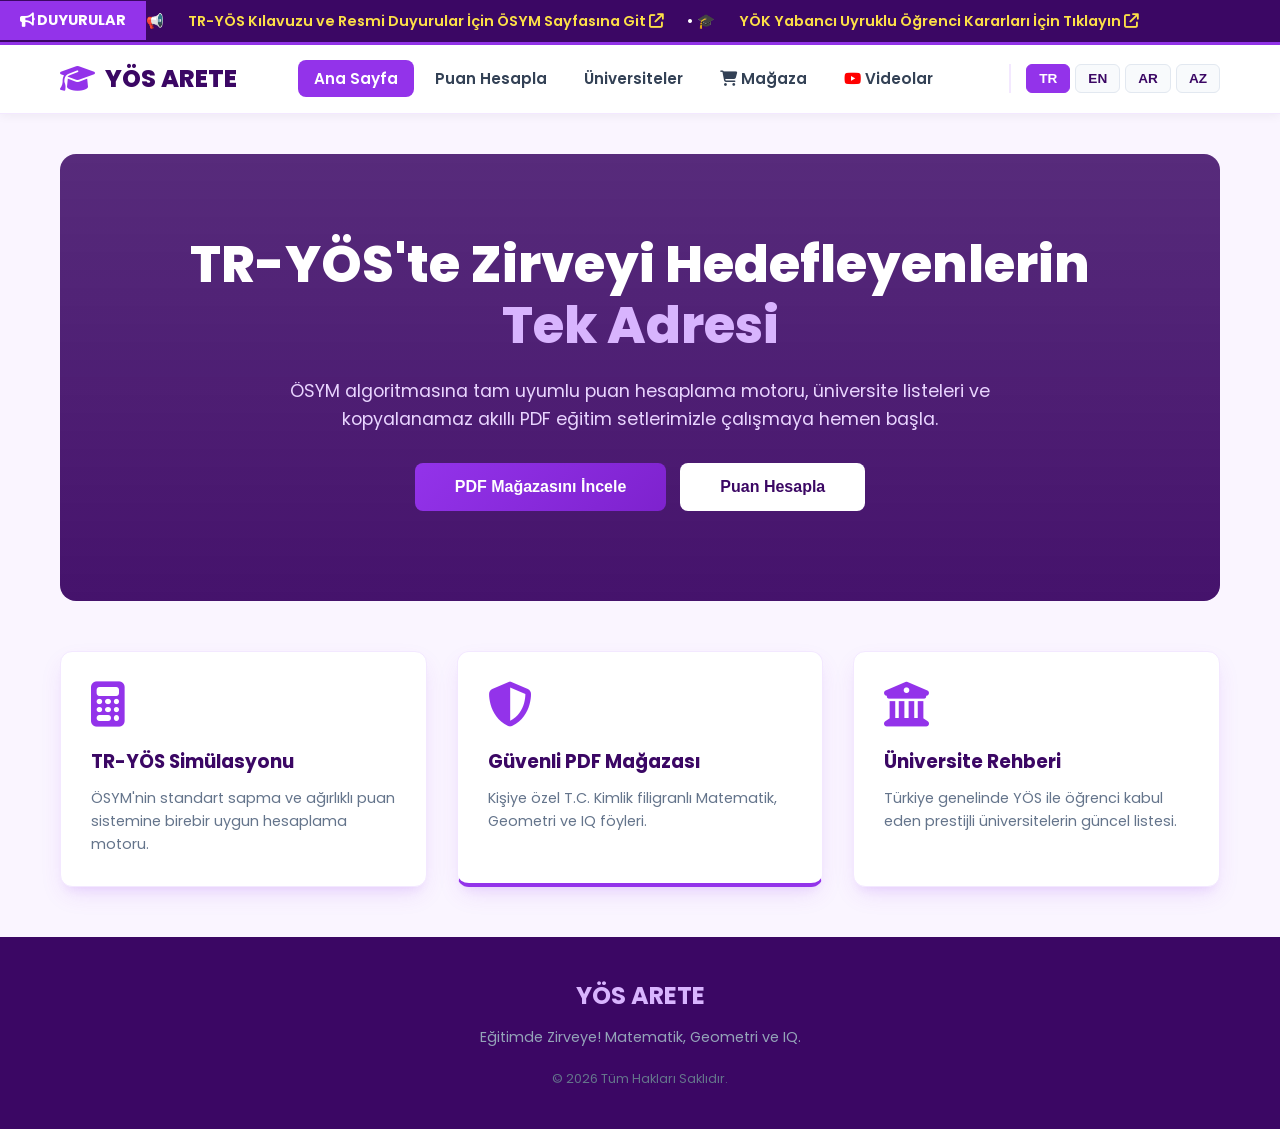
==== commit ab657ef0: "Update print statement from 'Hello' to 'Goodbye'" ====
--- a/index.html
+++ b/index.html
@@ -1,46 +1,59 @@
 <!DOCTYPE html>
-<html lang="tr">
+<html lang="tr" dir="ltr">
 <head>
     <meta charset="UTF-8">
     <meta name="viewport" content="width=device-width, initial-scale=1.0">
     <title>YÖS ARETE | TR-YÖS Eğitim Portalı</title>
-    <link href="https://fonts.googleapis.com/css2?family=Poppins:wght@300;400;500;600;700;800&display=swap" rel="stylesheet">
+    <link href="https://fonts.googleapis.com/css2?family=Poppins:wght@300;400;500;600;700;800&family=Cairo:wght@400;600;700;800&display=swap" rel="stylesheet">
     <link rel="stylesheet" href="https://cdnjs.cloudflare.com/ajax/libs/font-awesome/6.4.0/css/all.min.css">
     <style>
         :root {
-            /* MOR TEMA RENKLERİ */
-            --primary: #9333ea; /* Parlak Mor */
-            --primary-dark: #7e22ce; /* Koyu Mor */
-            --secondary: #3b0764; /* Çok Koyu Mor / Gece */
-            --accent: #d8b4fe; /* Açık Mor */
-            --bg-color: #faf5ff; /* Çok Açık Mor (Arkaplan) */
+            --primary: #9333ea;
+            --primary-dark: #7e22ce;
+            --secondary: #3b0764;
+            --accent: #d8b4fe;
+            --bg-color: #faf5ff;
             --text-main: #334155;
             --white: #ffffff;
             --shadow: 0 10px 25px -5px rgba(147, 51, 234, 0.15), 0 8px 10px -6px rgba(147, 51, 234, 0.1);
             --transition: all 0.3s ease;
         }
 
-        * { margin: 0; padding: 0; box-sizing: border-box; font-family: 'Poppins', sans-serif; }
-        body { background-color: var(--bg-color); color: var(--text-main); line-height: 1.6; }
-
-        /* --- Son Dakika Kayan Yazı --- */
-        .top-bar { background: var(--secondary); color: var(--white); display: flex; align-items: center; border-bottom: 3px solid var(--primary); }
-        .top-bar-title { background: var(--primary); padding: 8px 20px; font-weight: 700; z-index: 10; font-size: 0.9rem; letter-spacing: 1px; white-space: nowrap; }
+        * { margin: 0; padding: 0; box-sizing: border-box; }
+        
+        body { background-color: var(--bg-color); color: var(--text-main); line-height: 1.6; font-family: 'Poppins', sans-serif; transition: background-color 0.3s; }
+        
+        /* RTL (Arapça) CSS Desteği */
+        html[dir="rtl"] body { font-family: 'Cairo', sans-serif; }
+        html[dir="rtl"] .uni-item { border-left: 1px solid #e2e8f0; border-right: 4px solid var(--primary); }
+        html[dir="rtl"] .lang-switch { border-left: none; border-right: 2px solid #f3e8ff; padding-left: 0; padding-right: 15px; }
+        html[dir="rtl"] .cat-badge { right: auto; left: -30px; transform: rotate(-45deg); }
+        html[dir="rtl"] .uni-action-btn { margin-right: 0; margin-left: 10px; }
+        html[dir="rtl"] .calc-info { border-left: none; border-right: 4px solid var(--primary); }
+
+        /* --- Üst Bar --- */
+        .top-bar { background: var(--secondary); color: var(--white); display: flex; align-items: center; border-bottom: 3px solid var(--primary); direction: ltr; }
+        .top-bar-title { background: var(--primary); padding: 8px 20px; font-weight: 700; z-index: 10; font-size: 0.9rem; white-space: nowrap; }
         .ticker-wrap { flex-grow: 1; overflow: hidden; white-space: nowrap; padding: 8px 0; }
         .ticker-move { display: inline-block; animation: ticker 25s linear infinite; font-size: 0.9rem; }
-        .ticker-move a { color: #fde047; text-decoration: none; font-weight: 600; margin: 0 20px; border-bottom: 1px dashed transparent; transition: 0.3s;}
-        .ticker-move a:hover { color: var(--white); border-color: var(--white); }
+        .ticker-move a { color: #fde047; text-decoration: none; font-weight: 600; margin: 0 20px; transition: 0.3s;}
+        .ticker-move a:hover { color: var(--white); }
         @keyframes ticker { 0% { transform: translateX(100%); } 100% { transform: translateX(-100%); } }
 
-        /* --- Üst Menü (Navbar) --- */
+        /* --- Menü ve Dil Seçici --- */
         header { background-color: var(--white); box-shadow: 0 2px 10px rgba(0,0,0,0.05); position: sticky; top: 0; z-index: 1000; border-bottom: 1px solid #f3e8ff;}
-        .nav-container { max-width: 1200px; margin: 0 auto; padding: 15px 20px; display: flex; justify-content: space-between; align-items: center; }
+        .nav-container { max-width: 1200px; margin: 0 auto; padding: 15px 20px; display: flex; justify-content: space-between; align-items: center; flex-wrap: wrap; gap: 15px; }
         .logo { font-size: 24px; font-weight: 800; color: var(--secondary); text-decoration: none; display: flex; align-items: center; gap: 10px; }
         .logo i { color: var(--primary); font-size: 28px; }
         
-        nav ul { display: flex; gap: 5px; list-style: none; }
+        .nav-center { flex-grow: 1; display: flex; justify-content: center; }
+        nav ul { display: flex; gap: 5px; list-style: none; flex-wrap: wrap; justify-content: center; }
         nav a { text-decoration: none; color: var(--text-main); font-weight: 600; cursor: pointer; padding: 8px 16px; border-radius: 8px; transition: var(--transition); font-size: 0.95rem; }
         nav a:hover, nav a.active { background-color: var(--primary); color: var(--white); }
+
+        .lang-switch { display: flex; gap: 5px; border-left: 2px solid #f3e8ff; padding-left: 15px; }
+        .lang-btn { background: #f8fafc; border: 1px solid #e2e8f0; cursor: pointer; font-weight: 700; color: var(--secondary); padding: 6px 12px; border-radius: 6px; transition: 0.2s; font-size: 0.85rem; }
+        .lang-btn.active, .lang-btn:hover { background: var(--primary); color: white; border-color: var(--primary); }
 
         /* --- Ana İçerik --- */
         main { max-width: 1200px; margin: 40px auto; padding: 0 20px; min-height: 70vh; }
@@ -49,44 +62,58 @@
         @keyframes fadeIn { from { opacity: 0; transform: translateY(15px); } to { opacity: 1; transform: translateY(0); } }
         .section-title { font-size: 28px; color: var(--secondary); border-bottom: 3px solid var(--primary); padding-bottom: 10px; margin-bottom: 30px; display: inline-block; font-weight: 800; }
 
-        /* --- Grid & Kartlar --- */
         .grid-2 { display: grid; grid-template-columns: repeat(auto-fit, minmax(400px, 1fr)); gap: 30px; }
         .grid-3 { display: grid; grid-template-columns: repeat(auto-fit, minmax(320px, 1fr)); gap: 30px; }
         
-        .card { background: var(--white); border-radius: 12px; padding: 30px; box-shadow: var(--shadow); transition: var(--transition); border: 1px solid #f3e8ff; }
+        .card { background: var(--white); border-radius: 12px; padding: 30px; box-shadow: var(--shadow); transition: var(--transition); border: 1px solid #f3e8ff; cursor: pointer; }
         .card:hover { transform: translateY(-5px); border-color: var(--primary); box-shadow: 0 20px 25px -5px rgba(147, 51, 234, 0.2); }
 
-        .btn { display: inline-block; padding: 12px 25px; background: linear-gradient(135deg, var(--primary), var(--primary-dark)); color: var(--white); border: none; border-radius: 8px; font-weight: 600; cursor: pointer; transition: var(--transition); text-decoration: none; text-align: center; width: 100%; font-size: 1rem; }
+        .btn { display: inline-block; padding: 12px 25px; background: linear-gradient(135deg, var(--primary), var(--primary-dark)); color: var(--white); border: none; border-radius: 8px; font-weight: 600; cursor: pointer; transition: var(--transition); text-decoration: none; text-align: center; font-size: 1rem; }
         .btn:hover { background: var(--secondary); box-shadow: 0 4px 15px rgba(147, 51, 234, 0.4); }
 
         /* --- Puan Hesaplama Aracı --- */
         .calc-form { background: var(--white); padding: 40px; border-radius: 16px; box-shadow: var(--shadow); max-width: 800px; margin: 0 auto; border-top: 5px solid var(--primary); }
-        .calc-info { background: #faf5ff; border-left: 4px solid var(--primary); padding: 15px; border-radius: 4px; font-size: 0.9rem; color: var(--secondary); margin-bottom: 30px; }
+        .calc-info { background: #faf5ff; border-radius: 8px; padding: 15px; font-size: 0.9rem; color: #475569; margin-bottom: 30px; border: 1px solid #e9d5ff; border-left: 4px solid var(--primary); }
         .input-group { display: flex; justify-content: space-between; align-items: center; margin-bottom: 20px; padding-bottom: 20px; border-bottom: 1px dashed #e2e8f0; }
-        .input-group strong { font-size: 1.1rem; color: var(--secondary); width: 40%; }
-        .input-group strong span { display: block; font-size: 0.8rem; color: #64748b; font-weight: normal; margin-top: 5px; }
-        .inputs-wrapper { display: flex; gap: 15px; width: 60%; }
+        .input-group strong { font-size: 1.1rem; color: var(--secondary); width: 45%; }
+        .inputs-wrapper { display: flex; gap: 15px; width: 55%; }
         .inputs-wrapper div { text-align: center; flex: 1; }
         .inputs-wrapper label { display: block; font-size: 0.8rem; color: #64748b; margin-bottom: 5px; font-weight: 600; }
         .inputs-wrapper input { width: 100%; padding: 12px; border: 2px solid #e2e8f0; border-radius: 8px; text-align: center; font-weight: bold; font-size: 1.2rem; outline: none; transition: 0.3s; color: var(--secondary); }
-        .inputs-wrapper input:focus { border-color: var(--primary); box-shadow: 0 0 0 3px rgba(147, 51, 234, 0.2); }
+        .inputs-wrapper input:focus { border-color: var(--primary); box-shadow: 0 0 0 3px rgba(147, 51, 234, 0.1); }
         
         #calc-result { margin-top: 30px; padding: 30px; background: #faf5ff; border-radius: 12px; border: 2px dashed var(--primary); display: none; text-align: center; }
         #score-text { font-size: 3.5rem; color: var(--primary-dark); font-weight: 800; line-height: 1; margin: 10px 0; }
-        .formula-box { margin-top: 20px; padding-top: 20px; border-top: 1px solid #e9d5ff; text-align: left; font-size: 0.85rem; color: #64748b; }
-
-        /* --- Üniversiteler (Canlı Arama) --- */
+
+        /* --- Üniversiteler (Akıllı Akordeon) --- */
         .search-box { width: 100%; padding: 15px 20px; font-size: 1.1rem; border: 2px solid #d8b4fe; border-radius: 8px; margin-bottom: 25px; outline: none; transition: 0.3s; }
-        .search-box:focus { border-color: var(--primary); box-shadow: 0 0 0 3px rgba(147, 51, 234, 0.2); }
-        .uni-grid { display: grid; grid-template-columns: repeat(auto-fill, minmax(280px, 1fr)); gap: 15px; max-height: 500px; overflow-y: auto; padding-right: 10px; }
-        .uni-grid::-webkit-scrollbar { width: 6px; }
-        .uni-grid::-webkit-scrollbar-thumb { background: var(--accent); border-radius: 3px; }
-        .uni-item { background: var(--white); padding: 15px; border-radius: 8px; border: 1px solid #e2e8f0; font-weight: 600; color: var(--secondary); display: flex; align-items: center; gap: 10px; transition: 0.2s; border-left: 4px solid var(--primary); }
-        .uni-item:hover { transform: translateX(5px); border-color: var(--primary); background: #faf5ff; }
+        .search-box:focus { border-color: var(--primary); }
+        .uni-grid { display: flex; flex-direction: column; gap: 15px; }
+        
+        .uni-item { background: var(--white); border-radius: 8px; border: 1px solid #e2e8f0; border-left: 4px solid var(--primary); transition: 0.3s; overflow: hidden; cursor: pointer; }
+        .uni-header { display: flex; justify-content: space-between; align-items: center; padding: 15px 20px; font-weight: 600; color: var(--secondary); background: #fff; transition: 0.3s;}
+        .uni-header:hover { background: #faf5ff; }
+        .icon-arrow { color: #94a3b8; transition: transform 0.3s ease; }
+        
+        /* Akordeon Kapalı/Açık Durumu */
+        .uni-body { max-height: 0; padding: 0 20px; opacity: 0; transition: all 0.3s ease; font-size: 0.95rem; color: #475569; overflow: hidden; }
+        .uni-item.active { border-color: var(--primary); background: #faf5ff; box-shadow: 0 5px 15px rgba(147, 51, 234, 0.1); }
+        .uni-item.active .uni-body { max-height: 300px; padding: 15px 20px 20px 20px; opacity: 1; border-top: 1px dashed #d8b4fe; margin-top: 5px; }
+        .uni-item.active .uni-header { background: #faf5ff; }
+        .uni-item.active .icon-arrow { transform: rotate(180deg); color: var(--primary); }
+        
+        .uni-body p { margin-bottom: 10px; display: flex; align-items: center; gap: 10px; }
+        .uni-body i.icon-info { color: var(--primary); width: 20px; text-align: center; }
+        .uni-body a { color: var(--primary); font-weight: 600; text-decoration: none; word-break: break-all; }
+        
+        .uni-action-btn { display: inline-flex; align-items: center; justify-content: center; gap: 8px; background: var(--primary); color: white; padding: 10px 15px; border-radius: 6px; text-decoration: none; font-size: 0.85rem; transition: 0.3s; margin-top: 10px; margin-right: 10px; font-weight: 600; border: 1px solid var(--primary); }
+        .uni-action-btn:hover { background: var(--secondary); border-color: var(--secondary); color: white;}
+        .uni-action-btn.outline { background: transparent; color: var(--primary); }
+        .uni-action-btn.outline:hover { background: var(--primary); color: white; }
 
         /* --- Mağaza --- */
-        .store-category { font-size: 1.5rem; color: var(--secondary); margin: 40px 0 20px 0; padding-bottom: 10px; border-bottom: 2px solid #e2e8f0; display: flex; align-items: center; gap: 10px; }
-        .product-card { position: relative; overflow: hidden; text-align: center; padding: 25px 20px; display: flex; flex-direction: column; justify-content: space-between; height: 100%; }
+        .store-category { font-size: 1.5rem; color: var(--secondary); margin: 40px 0 20px 0; padding-bottom: 10px; border-bottom: 2px solid #e2e8f0; }
+        .product-card { position: relative; overflow: hidden; text-align: center; padding: 25px 20px; display: flex; flex-direction: column; justify-content: space-between; height: 100%; cursor: default; }
         .product-icon { font-size: 3rem; color: var(--primary); margin-bottom: 15px; }
         .price { font-size: 1.3rem; font-weight: 800; color: var(--secondary); margin: 15px 0; }
         .cat-badge { position: absolute; top: 15px; right: -30px; background: var(--secondary); color: white; padding: 5px 30px; font-size: 0.75rem; font-weight: 700; transform: rotate(45deg); letter-spacing: 1px; }
@@ -95,9 +122,9 @@
         .video-container { position: relative; padding-bottom: 56.25%; height: 0; overflow: hidden; border-radius: 12px; margin-bottom: 15px; box-shadow: var(--shadow); border: 2px solid #f3e8ff; }
         .video-container iframe { position: absolute; top: 0; left: 0; width: 100%; height: 100%; border: none; }
 
-        @media (max-width: 768px) {
+        @media (max-width: 992px) {
             .nav-container { flex-direction: column; gap: 15px; }
-            nav ul { flex-wrap: wrap; justify-content: center; }
+            .lang-switch { border: none; padding: 0; }
             .input-group { flex-direction: column; align-items: flex-start; gap: 15px; }
             .input-group strong, .inputs-wrapper { width: 100%; }
         }
@@ -106,12 +133,10 @@
 <body>
 
     <div class="top-bar">
-        <div class="top-bar-title"><i class="fa-solid fa-bullhorn"></i> DUYURULAR</div>
+        <div class="top-bar-title" data-i18n="announce"><i class="fa-solid fa-bullhorn"></i> DUYURULAR</div>
         <div class="ticker-wrap">
-            <span class="ticker-move">
-                📢 <a href="https://www.osym.gov.tr/TR,25372/turkiye-yurt-disindan-ogrenci-kabul-sinavi-tr-yos.html" target="_blank">TR-YÖS Kılavuzu ve Resmi Duyurular İçin ÖSYM Sayfasına Git <i class="fa-solid fa-arrow-up-right-from-square"></i></a> • 
-                🎓 <a href="https://www.yok.gov.tr/Sayfalar/Haberler/Haberler.aspx" target="_blank">YÖK Yabancı Uyruklu Öğrenci Kararları İçin Tıklayın <i class="fa-solid fa-arrow-up-right-from-square"></i></a> • 
-                📚 <a href="#" onclick="showSection('store')">YÖS ARETE Matematik, Geometri, IQ Föyleri ve Denemeleri Mağazaya Eklendi!</a>
+            <span class="ticker-move" data-i18n="ticker">
+                📢 <a href='https://www.osym.gov.tr/' target='_blank'>TR-YÖS Kılavuzu ve Resmi Duyurular İçin ÖSYM Sayfasına Git <i class='fa-solid fa-arrow-up-right-from-square'></i></a> • 🎓 <a href='https://www.yok.gov.tr/' target='_blank'>YÖK Yabancı Uyruklu Öğrenci Kararları İçin Tıklayın <i class='fa-solid fa-arrow-up-right-from-square'></i></a>
             </span>
         </div>
     </div>
@@ -121,252 +146,198 @@
             <a href="#" class="logo" onclick="showSection('home')">
                 <i class="fa-solid fa-graduation-cap"></i> YÖS ARETE
             </a>
-            <nav>
-                <ul id="nav-menu">
-                    <li><a class="active" onclick="showSection('home')">Ana Sayfa</a></li>
-                    <li><a onclick="showSection('calc')">ÖSYM Puan Hesapla</a></li>
-                    <li><a onclick="showSection('unis')">Üniversiteler</a></li>
-                    <li><a onclick="showSection('store')"><i class="fa-solid fa-cart-shopping"></i> Mağaza (PDF)</a></li>
-                    <li><a onclick="showSection('videos')"><i class="fa-brands fa-youtube" style="color: #ff0000;"></i> Videolar</a></li>
-                </ul>
-            </nav>
+            <div class="nav-center">
+                <nav>
+                    <ul id="nav-menu">
+                        <li><a class="active" onclick="showSection('home')" data-i18n="nav_home">Ana Sayfa</a></li>
+                        <li><a onclick="showSection('calc')" data-i18n="nav_calc">Puan Hesapla</a></li>
+                        <li><a onclick="showSection('unis')" data-i18n="nav_unis">Üniversiteler</a></li>
+                        <li><a onclick="showSection('store')" data-i18n="nav_store"><i class="fa-solid fa-cart-shopping"></i> Mağaza</a></li>
+                        <li><a onclick="showSection('videos')" data-i18n="nav_videos"><i class="fa-brands fa-youtube" style="color: red;"></i> Videolar</a></li>
+                    </ul>
+                </nav>
+            </div>
+            <div class="lang-switch">
+                <button id="btn-tr" class="lang-btn active" onclick="setLang('tr')">TR</button>
+                <button id="btn-en" class="lang-btn" onclick="setLang('en')">EN</button>
+                <button id="btn-ar" class="lang-btn" onclick="setLang('ar')">AR</button>
+                <button id="btn-az" class="lang-btn" onclick="setLang('az')">AZ</button>
+            </div>
         </div>
     </header>
 
     <main>
         <section id="home" class="section active">
             <div style="text-align: center; padding: 80px 20px; background: linear-gradient(rgba(59, 7, 100, 0.85), rgba(59, 7, 100, 0.95)), url('https://images.unsplash.com/photo-1434030216411-0b793f4b4173?q=80&w=2000') center/cover; color: white; border-radius: 16px; margin-bottom: 50px;">
-                <h1 style="font-size: clamp(2rem, 4vw, 3.5rem); margin-bottom: 20px; font-weight: 800; line-height: 1.2;">TR-YÖS'te Zirveyi Hedefleyenlerin<br><span style="color: var(--accent);">Tek Adresi</span></h1>
-                <p style="font-size: 1.1rem; max-width: 700px; margin: 0 auto 30px; color: #e9d5ff;">ÖSYM algoritmasına tam uyumlu puan hesaplama motoru, üniversite listeleri ve kopyalanamaz akıllı PDF eğitim setlerimizle çalışmaya hemen başla.</p>
-                <button class="btn" style="width: auto; padding: 15px 40px; font-size: 1.1rem; margin-right: 15px; margin-bottom: 10px;" onclick="showSection('store')">PDF Mağazasını İncele</button>
-                <button class="btn" style="background: white; color: var(--secondary); width: auto; padding: 15px 40px; font-size: 1.1rem;" onclick="showSection('calc')">Puan Hesapla</button>
+                <h1 style="font-size: clamp(2rem, 4vw, 3.5rem); margin-bottom: 20px; font-weight: 800; line-height: 1.2;" data-i18n="hero_title">TR-YÖS'te Zirveyi Hedefleyenlerin<br><span style="color: var(--accent);">Tek Adresi</span></h1>
+                <p style="font-size: 1.1rem; max-width: 700px; margin: 0 auto 30px; color: #e9d5ff;" data-i18n="hero_desc">ÖSYM algoritmasına tam uyumlu puan hesaplama motoru, üniversite listeleri ve kopyalanamaz akıllı PDF eğitim setlerimizle çalışmaya hemen başla.</p>
+                <button class="btn" style="width: auto; padding: 15px 40px; margin-right: 10px; margin-bottom: 10px;" onclick="showSection('store')" data-i18n="btn_store">PDF Mağazasını İncele</button>
+                <button class="btn" style="background: white; color: var(--secondary); width: auto; padding: 15px 40px;" onclick="showSection('calc')" data-i18n="btn_calc">Puan Hesapla</button>
             </div>
 
             <div class="grid-3">
-                <div class="card" style="text-align: center; cursor: pointer;" onclick="showSection('calc')">
+                <div class="card" onclick="showSection('calc')">
                     <i class="fa-solid fa-calculator" style="font-size: 45px; color: var(--primary); margin-bottom: 20px;"></i>
-                    <h3 style="color: var(--secondary);">TR-YÖS Simülasyonu</h3>
-                    <p style="color: #64748b; font-size: 0.9rem;">ÖSYM'nin standart sapma ve ağırlıklı puan sistemine (100-500 Ölçeği) birebir uygun hesaplama motoru.</p>
-                </div>
-                <div class="card" style="text-align: center; cursor: pointer; border-bottom: 4px solid var(--primary);" onclick="showSection('store')">
+                    <h3 style="color: var(--secondary);" data-i18n="card_calc">TR-YÖS Simülasyonu</h3>
+                    <p style="color: #64748b; font-size: 0.9rem; margin-top: 10px;" data-i18n="card_calc_desc">ÖSYM'nin standart sapma ve ağırlıklı puan sistemine birebir uygun hesaplama motoru.</p>
+                </div>
+                <div class="card" onclick="showSection('store')" style="border-bottom: 4px solid var(--primary);">
                     <i class="fa-solid fa-shield-halved" style="font-size: 45px; color: var(--primary); margin-bottom: 20px;"></i>
-                    <h3 style="color: var(--secondary);">Güvenli PDF Mağazası</h3>
-                    <p style="color: #64748b; font-size: 0.9rem;">Kişiye özel T.C. Kimlik filigranlı Matematik, Geometri ve IQ föyleri ile Soru Bankaları.</p>
-                </div>
-                <div class="card" style="text-align: center; cursor: pointer;" onclick="showSection('unis')">
+                    <h3 style="color: var(--secondary);" data-i18n="card_store">Güvenli PDF Mağazası</h3>
+                    <p style="color: #64748b; font-size: 0.9rem; margin-top: 10px;" data-i18n="card_store_desc">Kişiye özel T.C. Kimlik filigranlı Matematik, Geometri ve IQ föyleri.</p>
+                </div>
+                <div class="card" onclick="showSection('unis')">
                     <i class="fa-solid fa-building-columns" style="font-size: 45px; color: var(--primary); margin-bottom: 20px;"></i>
-                    <h3 style="color: var(--secondary);">Üniversite Rehberi</h3>
-                    <p style="color: #64748b; font-size: 0.9rem;">Türkiye genelinde YÖS ile öğrenci kabul eden 48 prestijli üniversitenin güncel listesi.</p>
+                    <h3 style="color: var(--secondary);" data-i18n="card_uni">Üniversite Rehberi</h3>
+                    <p style="color: #64748b; font-size: 0.9rem; margin-top: 10px;" data-i18n="card_uni_desc">Türkiye genelinde YÖS ile öğrenci kabul eden prestijli üniversitelerin güncel listesi.</p>
                 </div>
             </div>
         </section>
 
         <section id="calc" class="section">
-            <h2 class="section-title">ÖSYM Kılavuzuna Göre TR-YÖS Puanı Hesapla</h2>
+            <h2 class="section-title" data-i18n="calc_title">ÖSYM Kılavuzuna Göre TR-YÖS Puanı Hesapla</h2>
             <div class="calc-form">
-                <div class="calc-info">
-                    <strong><i class="fa-solid fa-circle-info"></i> Hesaplama Altyapısı (ÖSYM Kılavuzu)</strong><br>
-                    • 4 Yanlış 1 Doğruyu götürür.<br>
-                    • Adayın hesaplama yapılabilmesi için testlerin <strong>en az birinden 0.5 ham puan</strong> alması zorunludur.<br>
-                    • Ağırlıklı Puan = (%45 x Sayısal Yetenek/IQ T-Puanı) + (%55 x Temel Matematik T-Puanı).<br>
-                    • Çıkan sonuç ÖSYM'nin <strong>100 - 500</strong> ölçeğine dönüştürülür. <em>(Arka planda geçmiş yıllara ait tahmini Türkiye ortalaması ve standart sapma simülasyonu çalışır).</em>
+                <div class="calc-info" data-i18n="calc_info">
+                    <strong><i class='fa-solid fa-circle-info'></i> Hesaplama Altyapısı (ÖSYM Kılavuzu)</strong><br>• 4 Yanlış 1 Doğruyu götürür.<br>• Adayın hesaplama yapılabilmesi için testlerin <strong>en az birinden 0.5 ham puan</strong> alması zorunludur.<br>• Çıkan sonuç ÖSYM'nin <strong>100 - 500</strong> ölçeğine dönüştürülür.
                 </div>
                 
                 <div class="input-group">
-                    <strong>Sayısal Yetenek (IQ) <span>Toplam 40 Soru</span></strong>
+                    <strong><span data-i18n="iq_label">Sayısal Yetenek (IQ)</span> <span style="display:block; font-size:0.8rem; font-weight:normal; margin-top:5px; color:#64748b;" data-i18n="iq_desc">Toplam 40 Soru</span></strong>
                     <div class="inputs-wrapper">
-                        <div><label>DOĞRU</label><input type="number" id="iqD" min="0" max="40" value="0"></div>
-                        <div><label>YANLIŞ</label><input type="number" id="iqY" min="0" max="40" value="0"></div>
+                        <div><label data-i18n="correct">DOĞRU</label><input type="number" id="iqD" min="0" max="40" value="0"></div>
+                        <div><label data-i18n="wrong">YANLIŞ</label><input type="number" id="iqY" min="0" max="40" value="0"></div>
                     </div>
                 </div>
 
                 <div class="input-group">
-                    <strong>Matematik <span>Toplam 30 Soru</span></strong>
+                    <strong><span data-i18n="mat_label">Matematik</span> <span style="display:block; font-size:0.8rem; font-weight:normal; margin-top:5px; color:#64748b;" data-i18n="mat_desc">Toplam 30 Soru</span></strong>
                     <div class="inputs-wrapper">
-                        <div><label>DOĞRU</label><input type="number" id="matD" min="0" max="30" value="0"></div>
-                        <div><label>YANLIŞ</label><input type="number" id="matY" min="0" max="30" value="0"></div>
+                        <div><label data-i18n="correct">DOĞRU</label><input type="number" id="matD" min="0" max="30" value="0"></div>
+                        <div><label data-i18n="wrong">YANLIŞ</label><input type="number" id="matY" min="0" max="30" value="0"></div>
                     </div>
                 </div>
                 
                 <div class="input-group" style="border: none;">
-                    <strong>Geometri <span>Toplam 10 Soru</span></strong>
+                    <strong><span data-i18n="geo_label">Geometri</span> <span style="display:block; font-size:0.8rem; font-weight:normal; margin-top:5px; color:#64748b;" data-i18n="geo_desc">Toplam 10 Soru</span></strong>
                     <div class="inputs-wrapper">
-                        <div><label>DOĞRU</label><input type="number" id="geoD" min="0" max="10" value="0"></div>
-                        <div><label>YANLIŞ</label><input type="number" id="geoY" min="0" max="10" value="0"></div>
+                        <div><label data-i18n="correct">DOĞRU</label><input type="number" id="geoD" min="0" max="10" value="0"></div>
+                        <div><label data-i18n="wrong">YANLIŞ</label><input type="number" id="geoY" min="0" max="10" value="0"></div>
                     </div>
                 </div>
 
-                <button class="btn" style="padding: 16px; font-size: 1.2rem; margin-top: 20px;" onclick="hesapla()">Puanımı Hesapla</button>
+                <button class="btn" style="width:100%; padding:16px; font-size:1.2rem; margin-top:20px;" onclick="hesapla()" data-i18n="btn_calc_submit">Puanımı Hesapla</button>
 
                 <div id="calc-result">
-                    <p style="font-weight: 700; color: var(--secondary); text-transform: uppercase; letter-spacing: 1px;">Ölçeklenmiş TR-YÖS Puanınız</p>
+                    <p style="font-weight: 700; color: var(--secondary); text-transform: uppercase;" data-i18n="result_title">Ölçeklenmiş TR-YÖS Puanınız</p>
                     <div id="score-text">0.00</div>
                     <p id="net-text" style="color: var(--primary-dark); font-weight: 600; font-size: 1.1rem;"></p>
-                    
-                    <div class="formula-box">
-                        <strong>Not:</strong> Gerçek standart sapma değerleri sınava giren tüm adayların ortalamasına göre belirlenir. Bu hesaplama aracı gerçeğe en yakın simülasyonu sunar.
-                    </div>
                 </div>
             </div>
         </section>
 
         <section id="unis" class="section">
-            <h2 class="section-title">YÖS İle Öğrenci Alan Üniversiteler</h2>
-            <p style="color: #64748b; margin-bottom: 20px;">Sistemimizde kayıtlı 48 üniversite aşağıda listelenmiştir. İlgilendiğiniz üniversiteyi hızlıca bulmak için arama kutusunu kullanabilirsiniz.</p>
+            <h2 class="section-title" data-i18n="uni_title">YÖS İle Öğrenci Alan Üniversiteler</h2>
+            <p style="color: #64748b; margin-bottom: 20px;" data-i18n="uni_desc">Aşağıdaki listeden üniversite isimlerine tıklayarak iletişim adreslerine ve resmi YÖS sayfalarına ulaşabilirsiniz.</p>
+            <input type="text" id="uniSearch" class="search-box" data-i18n-placeholder="search_ph" placeholder="🔍 Üniversite adı yazarak arayın... (Örn: Akdeniz)" onkeyup="filterUnis()">
             
-            <input type="text" id="uniSearch" class="search-box" placeholder="🔍 Üniversite adı yazarak arayın... (Örn: Akdeniz)" onkeyup="filterUnis()">
-            
-            <div class="uni-grid" id="uni-list">
-                </div>
+            <div class="uni-grid" id="uni-list"></div>
         </section>
 
         <section id="store" class="section">
-            <h2 class="section-title">YÖS ARETE Güvenli PDF Mağazası</h2>
+            <h2 class="section-title" data-i18n="store_title">YÖS ARETE Güvenli PDF Mağazası</h2>
             <div style="background: #fffbeb; border-left: 5px solid #f59e0b; padding: 20px; border-radius: 8px; margin-bottom: 30px; display: flex; align-items: center; gap: 20px;">
                 <i class="fa-solid fa-user-shield" style="font-size: 2.5rem; color: #f59e0b;"></i>
                 <div>
-                    <h3 style="color: #b45309; margin-bottom: 5px;">Anti-Korsan Güvenlik Sistemi</h3>
-                    <p style="color: #92400e; font-size: 0.9rem;">Satın aldığınız tüm PDF'ler sistem tarafından anlık olarak işlenir. Sayfaların ortasına şeffaf bir şekilde <strong>Adınız, Soyadınız ve Kimlik Numaranız</strong> kalıcı olarak basılır.</p>
-                </div>
-            </div>
-
-            <h3 class="store-category"><i class="fa-solid fa-square-root-variable"></i> Matematik Setleri</h3>
+                    <h3 style="color: #b45309; margin-bottom: 5px;" data-i18n="store_sec_title">Anti-Korsan Güvenlik Sistemi</h3>
+                    <p style="color: #92400e; font-size: 0.9rem;" data-i18n="store_sec_desc">Satın aldığınız tüm PDF'ler sistem tarafından anlık olarak işlenir. Sayfaların ortasına şeffaf bir şekilde <strong>Adınız, Soyadınız ve Kimlik Numaranız</strong> kalıcı olarak basılır.</p>
+                </div>
+            </div>
+
+            <h3 class="store-category" data-i18n="store_cat_mat"><i class="fa-solid fa-square-root-variable"></i> Matematik Setleri</h3>
             <div class="grid-3">
                 <div class="card product-card">
-                    <div class="cat-badge">Konu Föyü</div>
+                    <div class="cat-badge" data-i18n="badge_foy">Konu Föyü</div>
+                    <div><div class="product-icon"><i class="fa-solid fa-book-open"></i></div><h4 style="color: var(--secondary); margin-bottom: 10px;" data-i18n="store_mat_foy">Matematik Ders Anlatım Föyleri</h4></div>
+                    <div><div class="price" data-i18n="price_later">Fiyat Güncellenecek</div><button class="btn" data-i18n="btn_review">İncele</button></div>
+                </div>
+                <div class="card product-card">
+                    <div class="cat-badge" data-i18n="badge_soru">Soru Bankası</div>
+                    <div><div class="product-icon"><i class="fa-solid fa-book-journal-whills"></i></div><h4 style="color: var(--secondary); margin-bottom: 10px;" data-i18n="store_mat_soru">Matematik Soru Bankası</h4></div>
+                    <div><div class="price" data-i18n="price_later">Fiyat Güncellenecek</div><button class="btn" data-i18n="btn_review">İncele</button></div>
+                </div>
+                <div class="card product-card">
+                    <div class="cat-badge" data-i18n="badge_deneme">Denemeler</div>
+                    <div><div class="product-icon"><i class="fa-solid fa-file-pen"></i></div><h4 style="color: var(--secondary); margin-bottom: 10px;" data-i18n="store_mat_deneme">Matematik Branş Denemeleri</h4></div>
+                    <div><div class="price" data-i18n="price_later">Fiyat Güncellenecek</div><button class="btn" data-i18n="btn_review">İncele</button></div>
+                </div>
+            </div>
+
+            <h3 class="store-category" style="margin-top: 50px;" data-i18n="store_cat_geo"><i class="fa-solid fa-shapes"></i> Geometri Setleri</h3>
+            <div class="grid-3">
+                <div class="card product-card">
+                    <div class="cat-badge" data-i18n="badge_foy">Konu Föyü</div>
+                    <div><div class="product-icon"><i class="fa-solid fa-book-open"></i></div><h4 style="color: var(--secondary); margin-bottom: 10px;" data-i18n="store_geo_foy">Geometri Ders Anlatım Föyleri</h4></div>
+                    <div><div class="price" data-i18n="price_later">Fiyat Güncellenecek</div><button class="btn" data-i18n="btn_review">İncele</button></div>
+                </div>
+                <div class="card product-card">
+                    <div class="cat-badge" data-i18n="badge_soru">Soru Bankası</div>
+                    <div><div class="product-icon"><i class="fa-solid fa-compass"></i></div><h4 style="color: var(--secondary); margin-bottom: 10px;" data-i18n="store_geo_soru">Geometri Soru Bankası</h4></div>
+                    <div><div class="price" data-i18n="price_later">Fiyat Güncellenecek</div><button class="btn" data-i18n="btn_review">İncele</button></div>
+                </div>
+                <div class="card product-card">
+                    <div class="cat-badge" data-i18n="badge_deneme">Denemeler</div>
+                    <div><div class="product-icon"><i class="fa-solid fa-ruler-combined"></i></div><h4 style="color: var(--secondary); margin-bottom: 10px;" data-i18n="store_geo_deneme">Geometri Branş Denemeleri</h4></div>
+                    <div><div class="price" data-i18n="price_later">Fiyat Güncellenecek</div><button class="btn" data-i18n="btn_review">İncele</button></div>
+                </div>
+            </div>
+
+            <h3 class="store-category" style="margin-top: 50px;" data-i18n="store_cat_iq"><i class="fa-solid fa-brain"></i> Sayısal Yetenek (IQ) Setleri</h3>
+            <div class="grid-3">
+                <div class="card product-card">
+                    <div class="cat-badge" data-i18n="badge_foy">Konu Föyü</div>
+                    <div><div class="product-icon"><i class="fa-solid fa-book-open"></i></div><h4 style="color: var(--secondary); margin-bottom: 10px;" data-i18n="store_iq_foy">IQ Ders Anlatım Föyleri</h4></div>
+                    <div><div class="price" data-i18n="price_later">Fiyat Güncellenecek</div><button class="btn" data-i18n="btn_review">İncele</button></div>
+                </div>
+                <div class="card product-card">
+                    <div class="cat-badge" data-i18n="badge_soru">Soru Bankası</div>
+                    <div><div class="product-icon"><i class="fa-solid fa-puzzle-piece"></i></div><h4 style="color: var(--secondary); margin-bottom: 10px;" data-i18n="store_iq_soru">IQ Soru Bankası</h4></div>
+                    <div><div class="price" data-i18n="price_later">Fiyat Güncellenecek</div><button class="btn" data-i18n="btn_review">İncele</button></div>
+                </div>
+                <div class="card product-card">
+                    <div class="cat-badge" data-i18n="badge_deneme">Denemeler</div>
+                    <div><div class="product-icon"><i class="fa-solid fa-cubes"></i></div><h4 style="color: var(--secondary); margin-bottom: 10px;" data-i18n="store_iq_deneme">IQ Branş Denemeleri</h4></div>
+                    <div><div class="price" data-i18n="price_later">Fiyat Güncellenecek</div><button class="btn" data-i18n="btn_review">İncele</button></div>
+                </div>
+            </div>
+
+            <h3 class="store-category" style="margin-top: 50px; color: var(--primary);" data-i18n="store_cat_deneme"><i class="fa-solid fa-layer-group"></i> Sadece Denemeler</h3>
+            <div class="grid-2">
+                <div class="card product-card" style="border: 2px solid var(--primary);">
+                    <div class="cat-badge" style="background: var(--primary);" data-i18n="badge_deneme">Denemeler</div>
                     <div>
-                        <div class="product-icon"><i class="fa-solid fa-book-open"></i></div>
-                        <h4 style="color: var(--secondary); margin-bottom: 10px;">Matematik Ders Anlatım Föyleri</h4>
-                        <p style="color: #64748b; font-size: 0.85rem;">Tüm konular, çıkmış soru tipleri ve taktikler.</p>
+                        <div class="product-icon"><i class="fa-solid fa-stopwatch"></i></div>
+                        <h4 style="color: var(--secondary); margin-bottom: 10px;" data-i18n="store_genel_deneme">YÖS ARETE Genel Deneme Sınavları</h4>
+                        <p style="color: #64748b; font-size: 0.9rem;" data-i18n="store_genel_deneme_desc">ÖSYM ile birebir aynı zorluk derecesinde, 40 IQ, 30 Mat ve 10 Geo formatında tam kapsamlı deneme seti.</p>
                     </div>
                     <div>
-                        <div class="price">Fiyat Güncellenecek</div>
-                        <button class="btn">İncele</button>
+                        <div class="price" style="color: var(--primary);" data-i18n="price_later">Fiyat Güncellenecek</div>
+                        <button class="btn" data-i18n="btn_review">İncele</button>
                     </div>
                 </div>
-                <div class="card product-card">
-                    <div class="cat-badge">Soru Bankası</div>
-                    <div>
-                        <div class="product-icon"><i class="fa-solid fa-book-journal-whills"></i></div>
-                        <h4 style="color: var(--secondary); margin-bottom: 10px;">Matematik Soru Bankası</h4>
-                        <p style="color: #64748b; font-size: 0.85rem;">Yeni nesil sorular ve ÖSYM tarzı testler.</p>
-                    </div>
-                    <div>
-                        <div class="price">Fiyat Güncellenecek</div>
-                        <button class="btn">İncele</button>
-                    </div>
-                </div>
-                <div class="card product-card">
-                    <div class="cat-badge">Denemeler</div>
-                    <div>
-                        <div class="product-icon"><i class="fa-solid fa-file-pen"></i></div>
-                        <h4 style="color: var(--secondary); margin-bottom: 10px;">Matematik Branş Denemeleri</h4>
-                        <p style="color: #64748b; font-size: 0.85rem;">Sadece matematiğe özel süre tutmalık denemeler.</p>
-                    </div>
-                    <div>
-                        <div class="price">Fiyat Güncellenecek</div>
-                        <button class="btn">İncele</button>
-                    </div>
-                </div>
-            </div>
-
-            <h3 class="store-category"><i class="fa-solid fa-shapes"></i> Geometri Setleri</h3>
-            <div class="grid-3">
-                <div class="card product-card">
-                    <div class="cat-badge">Konu Föyü</div>
-                    <div>
-                        <div class="product-icon"><i class="fa-solid fa-book-open"></i></div>
-                        <h4 style="color: var(--secondary); margin-bottom: 10px;">Geometri Ders Anlatım Föyleri</h4>
-                    </div>
-                    <div><div class="price">Fiyat Güncellenecek</div><button class="btn">İncele</button></div>
-                </div>
-                <div class="card product-card">
-                    <div class="cat-badge">Soru Bankası</div>
-                    <div>
-                        <div class="product-icon"><i class="fa-solid fa-compass"></i></div>
-                        <h4 style="color: var(--secondary); margin-bottom: 10px;">Geometri Soru Bankası</h4>
-                    </div>
-                    <div><div class="price">Fiyat Güncellenecek</div><button class="btn">İncele</button></div>
-                </div>
-                <div class="card product-card">
-                    <div class="cat-badge">Denemeler</div>
-                    <div>
-                        <div class="product-icon"><i class="fa-solid fa-ruler-combined"></i></div>
-                        <h4 style="color: var(--secondary); margin-bottom: 10px;">Geometri Branş Denemeleri</h4>
-                    </div>
-                    <div><div class="price">Fiyat Güncellenecek</div><button class="btn">İncele</button></div>
-                </div>
-            </div>
-
-            <h3 class="store-category"><i class="fa-solid fa-brain"></i> Sayısal Yetenek (IQ) Setleri</h3>
-            <div class="grid-3">
-                <div class="card product-card">
-                    <div class="cat-badge">Konu Föyü</div>
-                    <div>
-                        <div class="product-icon"><i class="fa-solid fa-book-open"></i></div>
-                        <h4 style="color: var(--secondary); margin-bottom: 10px;">IQ Ders Anlatım Föyleri</h4>
-                    </div>
-                    <div><div class="price">Fiyat Güncellenecek</div><button class="btn">İncele</button></div>
-                </div>
-                <div class="card product-card">
-                    <div class="cat-badge">Soru Bankası</div>
-                    <div>
-                        <div class="product-icon"><i class="fa-solid fa-puzzle-piece"></i></div>
-                        <h4 style="color: var(--secondary); margin-bottom: 10px;">IQ Soru Bankası</h4>
-                    </div>
-                    <div><div class="price">Fiyat Güncellenecek</div><button class="btn">İncele</button></div>
-                </div>
-                <div class="card product-card">
-                    <div class="cat-badge">Denemeler</div>
-                    <div>
-                        <div class="product-icon"><i class="fa-solid fa-cubes"></i></div>
-                        <h4 style="color: var(--secondary); margin-bottom: 10px;">IQ Branş Denemeleri</h4>
-                    </div>
-                    <div><div class="price">Fiyat Güncellenecek</div><button class="btn">İncele</button></div>
-                </div>
-            </div>
-
-            <h3 class="store-category" style="color: var(--primary);"><i class="fa-solid fa-layer-group"></i> Sadece Denemeler</h3>
-            <div class="grid-2">
-                <div class="card product-card" style="border: 2px solid var(--primary);">
-                    <div class="cat-badge" style="background: var(--primary);">TR-YÖS Formatı</div>
-                    <div>
-                        <div class="product-icon"><i class="fa-solid fa-stopwatch"></i></div>
-                        <h4 style="color: var(--secondary); margin-bottom: 10px;">YÖS ARETE Genel Deneme Sınavları</h4>
-                        <p style="color: #64748b; font-size: 0.9rem;">ÖSYM ile birebir aynı zorluk derecesinde, 40 IQ, 30 Mat ve 10 Geo formatında tam kapsamlı deneme seti.</p>
-                    </div>
-                    <div>
-                        <div class="price" style="color: var(--primary);">Fiyat Güncellenecek</div>
-                        <button class="btn">İncele</button>
-                    </div>
-                </div>
             </div>
         </section>
 
         <section id="videos" class="section">
-            <h2 class="section-title">YÖS ARETE Ders Videoları</h2>
-            <p style="color: #64748b; margin-bottom: 30px; font-size: 1.1rem;">Kanalımızdaki en kritik konu anlatımlarını ve soru çözümlerini reklamsız izleyin.</p>
+            <h2 class="section-title" data-i18n="vid_title">YÖS ARETE Ders Videoları</h2>
+            <p style="color: #64748b; margin-bottom: 30px; font-size: 1.1rem;" data-i18n="vid_desc">Kanalımızdaki en kritik konu anlatımlarını ve soru çözümlerini reklamsız izleyin.</p>
             
             <div class="grid-3">
-                <div class="card" style="padding: 15px;">
-                    <div class="video-container">
-                        <iframe src="https://www.youtube.com/embed/B2346EGXTyI?si=2Vz4_aoPf0a72VY9" title="YÖS Arete Video 1" allow="accelerometer; autoplay; clipboard-write; encrypted-media; gyroscope; picture-in-picture" allowfullscreen></iframe>
-                    </div>
-                </div>
-                <div class="card" style="padding: 15px;">
-                    <div class="video-container">
-                        <iframe src="https://www.youtube.com/embed/OT8av2MylAQ?si=1I1WJZwLfKXeNLjT" title="YÖS Arete Video 2" allow="accelerometer; autoplay; clipboard-write; encrypted-media; gyroscope; picture-in-picture" allowfullscreen></iframe>
-                    </div>
-                </div>
-                <div class="card" style="padding: 15px;">
-                    <div class="video-container">
-                        <iframe src="https://www.youtube.com/embed/pi2nLpvt8aY?si=jkMNgCymcJP795TY" title="YÖS Arete Video 3" allow="accelerometer; autoplay; clipboard-write; encrypted-media; gyroscope; picture-in-picture" allowfullscreen></iframe>
-                    </div>
-                </div>
-            </div>
-
+                <div class="card" style="padding: 15px;"><div class="video-container"><iframe src="https://www.youtube.com/embed/B2346EGXTyI?si=2Vz4_aoPf0a72VY9" allowfullscreen></iframe></div></div>
+                <div class="card" style="padding: 15px;"><div class="video-container"><iframe src="https://www.youtube.com/embed/OT8av2MylAQ?si=1I1WJZwLfKXeNLjT" allowfullscreen></iframe></div></div>
+                <div class="card" style="padding: 15px;"><div class="video-container"><iframe src="https://www.youtube.com/embed/pi2nLpvt8aY?si=jkMNgCymcJP795TY" allowfullscreen></iframe></div></div>
+            </div>
             <div style="text-align: center; margin-top: 40px;">
-                <a href="https://www.youtube.com/@yosarete" target="_blank" class="btn" style="width: auto; padding: 15px 40px; background: #ff0000; color: white;"><i class="fa-brands fa-youtube"></i> Kanalın Tümüne Git ve Abone Ol</a>
+                <a href="https://www.youtube.com/@yosarete" target="_blank" class="btn" style="width: auto; padding: 15px 40px; background: #ff0000; color: white;" data-i18n="btn_channel"><i class="fa-brands fa-youtube"></i> Kanalın Tümüne Git ve Abone Ol</a>
             </div>
         </section>
     </main>
@@ -378,11 +349,214 @@
     </footer>
 
     <script>
-        // --- Sayfa / Sekme Değiştirme Sistemi (SPA) ---
+        // --- 1. ÇOKLU DİL (i18n) SÖZLÜĞÜ ---
+        const translations = {
+            tr: {
+                announce: "DUYURULAR",
+                ticker: "📢 <a href='https://www.osym.gov.tr/' target='_blank'>TR-YÖS Kılavuzu ve Resmi Duyurular İçin ÖSYM Sayfasına Git <i class='fa-solid fa-arrow-up-right-from-square'></i></a> • 🎓 <a href='https://www.yok.gov.tr/' target='_blank'>YÖK Yabancı Uyruklu Öğrenci Kararları İçin Tıklayın <i class='fa-solid fa-arrow-up-right-from-square'></i></a>",
+                nav_home: "Ana Sayfa", nav_calc: "Puan Hesapla", nav_unis: "Üniversiteler", nav_store: "<i class='fa-solid fa-cart-shopping'></i> Mağaza", nav_videos: "<i class='fa-brands fa-youtube' style='color:#ff0000;'></i> Videolar",
+                hero_title: "TR-YÖS'te Zirveyi Hedefleyenlerin<br><span style='color: var(--accent);'>Tek Adresi</span>",
+                hero_desc: "ÖSYM algoritmasına tam uyumlu puan hesaplama motoru, üniversite listeleri ve kopyalanamaz akıllı PDF eğitim setlerimizle çalışmaya hemen başla.",
+                btn_store: "PDF Mağazasını İncele", btn_calc: "Puan Hesapla",
+                card_calc: "TR-YÖS Simülasyonu", card_calc_desc: "ÖSYM'nin standart sapma ve ağırlıklı puan sistemine birebir uygun hesaplama motoru.",
+                card_store: "Güvenli PDF Mağazası", card_store_desc: "Kişiye özel T.C. Kimlik filigranlı Matematik, Geometri ve IQ föyleri.",
+                card_uni: "Üniversite Rehberi", card_uni_desc: "Türkiye genelinde YÖS ile öğrenci kabul eden prestijli üniversitelerin güncel listesi.",
+                calc_title: "ÖSYM Kılavuzuna Göre TR-YÖS Puanı Hesapla",
+                calc_info: "<strong><i class='fa-solid fa-circle-info'></i> Hesaplama Altyapısı (ÖSYM Kılavuzu)</strong><br>• 4 Yanlış 1 Doğruyu götürür.<br>• Adayın hesaplama yapılabilmesi için testlerin <strong>en az birinden 0.5 ham puan</strong> alması zorunludur.<br>• Çıkan sonuç ÖSYM'nin <strong>100 - 500</strong> ölçeğine dönüştürülür.",
+                iq_label: "Sayısal Yetenek (IQ)", iq_desc: "Toplam 40 Soru", mat_label: "Matematik", mat_desc: "Toplam 30 Soru", geo_label: "Geometri", geo_desc: "Toplam 10 Soru",
+                correct: "DOĞRU", wrong: "YANLIŞ", btn_calc_submit: "Puanımı Hesapla", result_title: "Ölçeklenmiş TR-YÖS Puanınız",
+                uni_title: "YÖS İle Öğrenci Alan Üniversiteler", uni_desc: "Üniversite isimlerine tıklayarak tahmini iletişim bilgilerine ve resmi başvuru sayfalarına ulaşabilirsiniz.",
+                search_ph: "🔍 Üniversite adı yazarak arayın... (Örn: Akdeniz)",
+                store_title: "YÖS ARETE Güvenli PDF Mağazası", store_sec_title: "Anti-Korsan Güvenlik Sistemi", store_sec_desc: "Satın aldığınız tüm PDF'ler sistem tarafından anlık olarak işlenir. Sayfaların ortasına şeffaf bir şekilde <strong>Adınız, Soyadınız ve Kimlik Numaranız</strong> kalıcı olarak basılır.",
+                store_cat_mat: "Matematik Setleri", store_cat_geo: "Geometri Setleri", store_cat_iq: "Sayısal Yetenek (IQ) Setleri", store_cat_deneme: "Sadece Denemeler",
+                badge_foy: "Konu Föyü", badge_soru: "Soru Bankası", badge_deneme: "Denemeler",
+                store_mat_foy: "Matematik Ders Anlatım Föyleri", store_mat_soru: "Matematik Soru Bankası", store_mat_deneme: "Matematik Branş Denemeleri",
+                store_geo_foy: "Geometri Ders Anlatım Föyleri", store_geo_soru: "Geometri Soru Bankası", store_geo_deneme: "Geometri Branş Denemeleri",
+                store_iq_foy: "IQ Ders Anlatım Föyleri", store_iq_soru: "IQ Soru Bankası", store_iq_deneme: "IQ Branş Denemeleri",
+                store_genel_deneme: "YÖS ARETE Genel Deneme Sınavları", store_genel_deneme_desc: "ÖSYM ile birebir aynı zorluk derecesinde, 40 IQ, 30 Mat ve 10 Geo formatında tam kapsamlı deneme seti.",
+                price_later: "Fiyat Güncellenecek", btn_review: "İncele",
+                vid_title: "YÖS ARETE Ders Videoları", vid_desc: "Kanalımızdaki en kritik konu anlatımlarını ve soru çözümlerini reklamsız izleyin.", btn_channel: "<i class='fa-brands fa-youtube'></i> Kanalın Tümüne Git ve Abone Ol",
+                uni_web: "Resmi Web Sitesi", uni_mail: "E-Posta (Tahmini)", uni_search: "YÖS Başvurusunu Google'da Araştır"
+            },
+            en: {
+                announce: "ANNOUNCEMENTS",
+                ticker: "📢 <a href='https://www.osym.gov.tr/' target='_blank'>Go to ÖSYM Page for TR-YÖS Guide & Official Announcements <i class='fa-solid fa-arrow-up-right-from-square'></i></a> • 🎓 <a href='https://www.yok.gov.tr/' target='_blank'>Click for YÖK International Student Decisions <i class='fa-solid fa-arrow-up-right-from-square'></i></a>",
+                nav_home: "Home", nav_calc: "Calculator", nav_unis: "Universities", nav_store: "<i class='fa-solid fa-cart-shopping'></i> Store", nav_videos: "<i class='fa-brands fa-youtube' style='color:#ff0000;'></i> Videos",
+                hero_title: "The Ultimate Destination for<br><span style='color: var(--accent);'>TR-YÖS Success</span>",
+                hero_desc: "Start studying immediately with our ÖSYM-compatible score calculator, university lists, and anti-piracy smart PDF education sets.",
+                btn_store: "Visit PDF Store", btn_calc: "Calculate Score",
+                card_calc: "TR-YÖS Simulation", card_calc_desc: "Calculation engine matching OSYM's standard deviation and 100-500 scale.",
+                card_store: "Secure PDF Store", card_store_desc: "Personalized watermarked Math, Geometry, and IQ fascicles.",
+                card_uni: "University Guide", card_uni_desc: "Updated list of prestigious universities accepting students via YÖS in Turkey.",
+                calc_title: "Calculate TR-YÖS Score (OSYM Guidelines)",
+                calc_info: "<strong><i class='fa-solid fa-circle-info'></i> Calculation Rules (OSYM)</strong><br>• 4 wrong answers cancel 1 correct answer.<br>• Candidates must score <strong>at least 0.5 raw points</strong> in at least one test.<br>• The result is scaled to OSYM's <strong>100 - 500</strong> range.",
+                iq_label: "Numerical Ability (IQ)", iq_desc: "40 Questions Total", mat_label: "Mathematics", mat_desc: "30 Questions Total", geo_label: "Geometry", geo_desc: "10 Questions Total",
+                correct: "CORRECT", wrong: "WRONG", btn_calc_submit: "Calculate My Score", result_title: "Your Scaled TR-YÖS Score",
+                uni_title: "Universities Accepting YÖS", uni_desc: "Click on university names to see estimated contact details and official application pages.",
+                search_ph: "🔍 Search by university name... (e.g., Akdeniz)",
+                store_title: "YÖS ARETE Secure PDF Store", store_sec_title: "Anti-Piracy Security System", store_sec_desc: "All purchased PDFs are processed instantly. Your <strong>Name, Surname, and ID Number</strong> are permanently printed transparently on the pages.",
+                store_cat_mat: "Mathematics Sets", store_cat_geo: "Geometry Sets", store_cat_iq: "Numerical Ability (IQ) Sets", store_cat_deneme: "Mock Exams Only",
+                badge_foy: "Lecture Notes", badge_soru: "Question Bank", badge_deneme: "Mock Exams",
+                store_mat_foy: "Math Lecture Notes", store_mat_soru: "Math Question Bank", store_mat_deneme: "Math Mock Exams",
+                store_geo_foy: "Geometry Lecture Notes", store_geo_soru: "Geometry Question Bank", store_geo_deneme: "Geometry Mock Exams",
+                store_iq_foy: "IQ Lecture Notes", store_iq_soru: "IQ Question Bank", store_iq_deneme: "IQ Mock Exams",
+                store_genel_deneme: "YÖS ARETE General Mock Exams", store_genel_deneme_desc: "Full mock exam set in exact OSYM difficulty with 40 IQ, 30 Math, and 10 Geometry format.",
+                price_later: "Price TBA", btn_review: "Review",
+                vid_title: "YÖS ARETE Video Lessons", vid_desc: "Watch the most critical lectures and question solutions from our channel ad-free.", btn_channel: "<i class='fa-brands fa-youtube'></i> Go to Full Channel & Subscribe",
+                uni_web: "Official Website", uni_mail: "Email (Estimated)", uni_search: "Search YÖS on Google"
+            },
+            ar: {
+                announce: "إعلانات",
+                ticker: "📢 <a href='https://www.osym.gov.tr/' target='_blank'>انتقل إلى صفحة ÖSYM للحصول على دليل TR-YÖS <i class='fa-solid fa-arrow-up-right-from-square'></i></a> • 🎓 <a href='https://www.yok.gov.tr/' target='_blank'>انقر هنا لقرارات YÖK للطلاب الأجانب <i class='fa-solid fa-arrow-up-right-from-square'></i></a>",
+                nav_home: "الرئيسية", nav_calc: "حساب النقاط", nav_unis: "الجامعات", nav_store: "<i class='fa-solid fa-cart-shopping'></i> المتجر", nav_videos: "<i class='fa-brands fa-youtube' style='color:#ff0000;'></i> فيديوهات",
+                hero_title: "الوجهة النهائية للنجاح في<br><span style='color: var(--accent);'>امتحان TR-YÖS</span>",
+                hero_desc: "ابدأ الدراسة فوراً مع حاسبة النقاط المتوافقة مع ÖSYM، وقوائم الجامعات، وملفات PDF التعليمية الذكية المحمية.",
+                btn_store: "زيارة متجر PDF", btn_calc: "حساب النقاط",
+                card_calc: "محاكاة TR-YÖS", card_calc_desc: "محرك حساب يتطابق مع الانحراف المعياري لـ OSYM ومقياس 100-500.",
+                card_store: "متجر PDF الآمن", card_store_desc: "مذكرات رياضيات وهندسة وذكاء مخصصة بعلامة مائية باسمك.",
+                card_uni: "دليل الجامعات", card_uni_desc: "قائمة محدثة للجامعات التي تقبل الطلاب عبر YÖS في تركيا.",
+                calc_title: "حساب نقاط TR-YÖS (وفقاً لـ OSYM)",
+                calc_info: "<strong><i class='fa-solid fa-circle-info'></i> قواعد الحساب (OSYM)</strong><br>• 4 إجابات خاطئة تلغي إجابة صحيحة.<br>• يجب أن يحصل المرشح على <strong>0.5 نقطة خام على الأقل</strong> في اختبار واحد.<br>• يتم تحويل النتيجة إلى مقياس <strong>100 - 500</strong>.",
+                iq_label: "القدرة العددية (IQ)", iq_desc: "إجمالي 40 سؤالاً", mat_label: "الرياضيات", mat_desc: "إجمالي 30 سؤالاً", geo_label: "الهندسة", geo_desc: "إجمالي 10 أسئلة",
+                correct: "صحيح", wrong: "خطأ", btn_calc_submit: "احسب نتيجتي", result_title: "درجة TR-YÖS الخاصة بك",
+                uni_title: "الجامعات التي تقبل YÖS", uni_desc: "انقر على أسماء الجامعات لرؤية جهات الاتصال وصفحات التقديم.",
+                search_ph: "🔍 ابحث باسم الجامعة... (مثل: Akdeniz)",
+                store_title: "متجر YÖS ARETE الآمن (PDF)", store_sec_title: "نظام الأمان لمكافحة القرصنة", store_sec_desc: "تتم طباعة <strong>اسمك ورقم هويتك</strong> بشكل دائم على الصفحات لحمايتها من المشاركة.",
+                store_cat_mat: "مجموعات الرياضيات", store_cat_geo: "مجموعات الهندسة", store_cat_iq: "مجموعات الذكاء (IQ)", store_cat_deneme: "الامتحانات التجريبية فقط",
+                badge_foy: "مذكرات", badge_soru: "بنك أسئلة", badge_deneme: "امتحانات تجريبية",
+                store_mat_foy: "مذكرات الرياضيات", store_mat_soru: "بنك أسئلة الرياضيات", store_mat_deneme: "امتحانات تجريبية للرياضيات",
+                store_geo_foy: "مذكرات الهندسة", store_geo_soru: "بنك أسئلة الهندسة", store_geo_deneme: "امتحانات تجريبية للهندسة",
+                store_iq_foy: "مذكرات الذكاء (IQ)", store_iq_soru: "بنك أسئلة الذكاء", store_iq_deneme: "امتحانات تجريبية للذكاء",
+                store_genel_deneme: "امتحانات YÖS ARETE الشاملة", store_genel_deneme_desc: "مجموعة امتحانات بنفس مستوى OSYM، بصيغة 40 IQ و30 رياضيات و10 هندسة.",
+                price_later: "سيتم تحديث السعر", btn_review: "عرض",
+                vid_title: "دروس فيديو YÖS ARETE", vid_desc: "شاهد أهم الشروحات وحلول الأسئلة من قناتنا بدون إعلانات.", btn_channel: "<i class='fa-brands fa-youtube'></i> انتقل إلى القناة واشترك",
+                uni_web: "الموقع الرسمي", uni_mail: "البريد (تقريبي)", uni_search: "ابحث عن YÖS في جوجل"
+            },
+            az: {
+                announce: "ELANLAR",
+                ticker: "📢 <a href='https://www.osym.gov.tr/' target='_blank'>TR-YÖS Bələdçisi və Rəsmi Elanlar üçün ÖSYM-ə Keç <i class='fa-solid fa-arrow-up-right-from-square'></i></a> • 🎓 <a href='https://www.yok.gov.tr/' target='_blank'>YÖK Xarici Tələbə Qərarları İçin Klikləyin <i class='fa-solid fa-arrow-up-right-from-square'></i></a>",
+                nav_home: "Ana Səhifə", nav_calc: "Bal Hesabla", nav_unis: "Universitetlər", nav_store: "<i class='fa-solid fa-cart-shopping'></i> Mağaza", nav_videos: "<i class='fa-brands fa-youtube' style='color:#ff0000;'></i> Videolar",
+                hero_title: "TR-YÖS-də Zirvəni Hədəfləyənlərin<br><span style='color: var(--accent);'>Tək Ünvanı</span>",
+                hero_desc: "ÖSYM alqoritminə tam uyğun bal hesablama motoru, universitet siyahıları və kopyalanmayan ağıllı PDF təhsil setləri.",
+                btn_store: "PDF Mağazasına Bax", btn_calc: "Bal Hesabla",
+                card_calc: "TR-YÖS Simulyasiyası", card_calc_desc: "ÖSYM-nin 100-500 bal sisteminə tam uyğun hesablama motoru.",
+                card_store: "Təhlükəsiz PDF Mağazası", card_store_desc: "Şəxsə özəl su nişanlı Riyaziyyat, Həndəsə və Məntiq vəsaitləri.",
+                card_uni: "Universitet Bələdçisi", card_uni_desc: "Türkiyə üzrə YÖS ilə tələbə qəbul edən universitetlərin siyahısı.",
+                calc_title: "ÖSYM Qaydalarına Görə Balı Hesabla",
+                calc_info: "<strong><i class='fa-solid fa-circle-info'></i> Hesablama Qaydaları (ÖSYM)</strong><br>• 4 səhv 1 doğrunu aparır.<br>• Testlərin <strong>ən az birindən 0.5 xam bal</strong> toplamaq məcburidir.<br>• Nəticə ÖSYM-nin <strong>100 - 500</strong> şkalasına çevrilir.",
+                iq_label: "Riyazi Məntiq (IQ)", iq_desc: "Cəmi 40 Sual", mat_label: "Riyaziyyat", mat_desc: "Cəmi 30 Sual", geo_label: "Həndəsə", geo_desc: "Cəmi 10 Sual",
+                correct: "DOĞRU", wrong: "YALNIŞ", btn_calc_submit: "Balımı Hesabla", result_title: "TR-YÖS Balınız",
+                uni_title: "YÖS İlə Tələbə Qəbul Edən Universitetlər", uni_desc: "Əlaqə məlumatları və YÖS müraciət səhifələri üçün universitetin üzərinə klikləyin.",
+                search_ph: "🔍 Universitet adı yazaraq axtarın... (Məs: Akdeniz)",
+                store_title: "YÖS ARETE Təhlükəsiz PDF Mağazası", store_sec_title: "Anti-Pirat Təhlükəsizlik Sistemi", store_sec_desc: "Aldığınız bütün PDF-lərə <strong>Adınız, Soyadınız və Şəxsiyyət Vəsiqəsi Nömrəniz</strong> qalıcı olaraq çap edilir.",
+                store_cat_mat: "Riyaziyyat Setləri", store_cat_geo: "Həndəsə Setləri", store_cat_iq: "Riyazi Məntiq (IQ) Setləri", store_cat_deneme: "Sadəcə Sınaqlar",
+                badge_foy: "Mövzu İzahı", badge_soru: "Sual Bankı", badge_deneme: "Sınaqlar",
+                store_mat_foy: "Riyaziyyat Mövzu İzahları", store_mat_soru: "Riyaziyyat Sual Bankı", store_mat_deneme: "Riyaziyyat Sınaq İmtahanları",
+                store_geo_foy: "Həndəsə Mövzu İzahları", store_geo_soru: "Həndəsə Sual Bankı", store_geo_deneme: "Həndəsə Sınaq İmtahanları",
+                store_iq_foy: "Məntiq (IQ) Mövzu İzahları", store_iq_soru: "Məntiq Sual Bankı", store_iq_deneme: "Məntiq Sınaq İmtahanları",
+                store_genel_deneme: "YÖS ARETE Ümumi Sınaq İmtahanları", store_genel_deneme_desc: "ÖSYM ilə eyni çətinlikdə, 40 IQ, 30 Riyaziyyat və 10 Həndəsə formatında tam sınaq seti.",
+                price_later: "Qiymət Yenilənəcək", btn_review: "İncələ",
+                vid_title: "YÖS ARETE Dərs Videoları", vid_desc: "Kanalımızdakı ən vacib mövzu izahlarını reklamsız izləyin.", btn_channel: "<i class='fa-brands fa-youtube'></i> Kanala Keç və Abunə Ol",
+                uni_web: "Rəsmi Veb Sayt", uni_mail: "E-Poçt (Təxmini)", uni_search: "YÖS Haqqında Axtar"
+            }
+        };
+
+        function setLang(lang) {
+            // HTML dil ve yön (RTL/LTR) ayarları
+            document.documentElement.lang = lang;
+            if (lang === 'ar') {
+                document.documentElement.dir = 'rtl';
+            } else {
+                document.documentElement.dir = 'ltr';
+            }
+
+            // Buton aktifliği
+            document.querySelectorAll('.lang-btn').forEach(btn => btn.classList.remove('active'));
+            document.getElementById('btn-' + lang).classList.add('active');
+
+            // Tüm data-i18n etiketlerini çevir
+            document.querySelectorAll('[data-i18n]').forEach(el => {
+                const key = el.getAttribute('data-i18n');
+                if (translations[lang] && translations[lang][key]) {
+                    el.innerHTML = translations[lang][key];
+                }
+            });
+
+            // Input Placeholder'ı çevir
+            document.querySelectorAll('[data-i18n-placeholder]').forEach(el => {
+                const key = el.getAttribute('data-i18n-placeholder');
+                if (translations[lang] && translations[lang][key]) {
+                    el.placeholder = translations[lang][key];
+                }
+            });
+
+            // Akordeonların içindeki dil de değişsin diye listeyi tekrar çiziyoruz
+            filterUnis();
+        }
+
+        // --- 2. ÜNİVERSİTE LİSTESİ VE AKORDEON (Açılır Kutu) SİSTEMİ ---
+        const universities = [
+            "Akdeniz Üniversitesi", "Anadolu Üniversitesi", "Ankara Üniversitesi", "Atatürk Üniversitesi", "Atılım Üniversitesi", "Bahçeşehir Üniversitesi", "Beykent Üniversitesi", "Bilkent Üniversitesi", "Boğaziçi Üniversitesi", "Çankaya Üniversitesi", "Çukurova Üniversitesi", "Doğuş Üniversitesi", "Doğu Akdeniz Üniversitesi", "Dokuz Eylül Üniversitesi", "Ege Üniversitesi", "Erciyes Üniversitesi", "Fatih Üniversitesi", "Galatasaray Üniversitesi", "Gazi Üniversitesi", "Gaziantep Üniversitesi", "Girne American Üniversitesi", "Hacettepe Üniversitesi", "Haliç Üniversitesi", "Işık Üniversitesi", "İstanbul Üniversitesi", "İstanbul Bilgi Üniversitesi", "İstanbul Kültür Üniversitesi", "İstanbul Teknik Üniversitesi", "İzmir Yüksek Teknoloji Enstitüsü", "İzmir Ekonomi Üniversitesi", "Kadir Has Üniversitesi", "Kafkas Üniversitesi", "Koç Üniversitesi", "Mimar Sinan Üniversitesi", "Marmara Üniversitesi", "Okan Üniversitesi", "Ondokuz Mayıs Üniversitesi", "Orta Doğu Teknik Üniversitesi", "Osmangazi Üniversitesi", "Sabancı Üniversitesi", "Karadeniz Teknik Üniversitesi", "Selçuk Üniversitesi", "Ufuk Üniversitesi", "Uludağ Üniversitesi", "Uluslararası Kıbrıs Üniversitesi", "Yakın Doğu Üniversitesi", "Yeditepe Üniversitesi", "Yıldız Teknik Üniversitesi"
+        ].sort((a,b) => a.localeCompare(b, 'tr'));
+
+        function renderUnis(list) {
+            const uniContainer = document.getElementById('uni-list');
+            uniContainer.innerHTML = "";
+            const lang = document.documentElement.lang || 'tr';
+            const t = translations[lang];
+
+            list.forEach(uni => {
+                // Yapay Zeka benzeri domain tahmin edici
+                let domain = uni.toLowerCase()
+                                .replace(/ /g, '')
+                                .replace(/ü/g, 'u').replace(/ö/g, 'o').replace(/ı/g, 'i').replace(/ş/g, 's').replace(/ç/g, 'c').replace(/ğ/g, 'g')
+                                .replace('universitesi', '')
+                                .replace('enstitusu', '');
+                
+                let website = `https://www.${domain}.edu.tr`;
+                let email = `yos@${domain}.edu.tr`;
+                let searchLink = `https://www.google.com/search?q=${encodeURIComponent(uni + " YÖS başvuru sayfası")}`;
+
+                let div = document.createElement('div');
+                div.className = 'uni-item';
+                div.onclick = function() {
+                    this.classList.toggle('active');
+                };
+
+                div.innerHTML = `
+                    <div class="uni-header">
+                        <div style="display:flex; align-items:center; gap:10px;">
+                            <i class="fa-solid fa-building-columns" style="color:var(--primary); font-size:1.1rem;"></i> 
+                            <span>${uni}</span>
+                        </div>
+                        <i class="fa-solid fa-chevron-down icon-arrow"></i>
+                    </div>
+                    <div class="uni-body" onclick="event.stopPropagation()">
+                        <p><i class="fa-solid fa-globe icon-info"></i> <strong>${t.uni_web}:</strong> <a href="${website}" target="_blank" style="margin-left:5px;">${website}</a></p>
+                        <p><i class="fa-solid fa-envelope icon-info"></i> <strong>${t.uni_mail}:</strong> <a href="mailto:${email}" style="margin-left:5px;">${email}</a></p>
+                        <div style="margin-top:15px; display:flex; gap:10px; flex-wrap:wrap;">
+                            <a href="${website}" target="_blank" class="uni-action-btn"><i class="fa-solid fa-arrow-up-right-from-square"></i> ${t.uni_web}</a>
+                            <a href="${searchLink}" target="_blank" class="uni-action-btn outline"><i class="fa-brands fa-google"></i> ${t.uni_search}</a>
+                        </div>
+                    </div>
+                `;
+                uniContainer.appendChild(div);
+            });
+        }
+        
+        // İlk yüklemede listeyi oluştur
+        renderUnis(universities);
+
+        function filterUnis() {
+            let search = document.getElementById('uniSearch').value.toLocaleLowerCase('tr');
+            let filtered = universities.filter(uni => uni.toLocaleLowerCase('tr').includes(search));
+            renderUnis(filtered);
+        }
+
+        // --- 3. SAYFA GEÇİŞLERİ (SPA) ---
         function showSection(sectionId) {
             document.querySelectorAll('.section').forEach(sec => sec.classList.remove('active'));
             document.querySelectorAll('#nav-menu a').forEach(link => link.classList.remove('active'));
-            
             document.getElementById(sectionId).classList.add('active');
             
             if(event && event.currentTarget.tagName === 'A' && event.currentTarget.parentElement.tagName === 'LI') {
@@ -391,102 +565,46 @@
             window.scrollTo({ top: 0, behavior: 'smooth' });
         }
 
-        // --- Üniversite Listesi ve Arama ---
-        const universities = [
-            "Akdeniz Üniversitesi", "Anadolu Üniversitesi", "Ankara Üniversitesi", "Atatürk Üniversitesi", 
-            "Atılım Üniversitesi", "Bahçeşehir Üniversitesi", "Beykent Üniversitesi", "Bilkent Üniversitesi", 
-            "Boğaziçi Üniversitesi", "Çankaya Üniversitesi", "Çukurova Üniversitesi", "Doğuş Üniversitesi", 
-            "Doğu Akdeniz Üniversitesi", "Dokuz Eylül Üniversitesi", "Ege Üniversitesi", "Erciyes Üniversitesi", 
-            "Fatih Üniversitesi", "Galatasaray Üniversitesi", "Gazi Üniversitesi", "Gaziantep Üniversitesi", 
-            "Girne American Üniversitesi", "Hacettepe Üniversitesi", "Haliç Üniversitesi", "Işık Üniversitesi", 
-            "İstanbul Üniversitesi", "İstanbul Bilgi Üniversitesi", "İstanbul Kültür Üniversitesi", 
-            "İstanbul Teknik Üniversitesi", "İzmir Yüksek Teknoloji Enstitüsü", "İzmir Ekonomi Üniversitesi", 
-            "Kadir Has Üniversitesi", "Kafkas Üniversitesi", "Koç Üniversitesi", "Mimar Sinan Üniversitesi", 
-            "Marmara Üniversitesi", "Okan Üniversitesi", "Ondokuz Mayıs Üniversitesi", "Orta Doğu Teknik Üniversitesi", 
-            "Osmangazi Üniversitesi", "Sabancı Üniversitesi", "Karadeniz Teknik Üniversitesi", 
-            "Selçuk Üniversitesi", "Ufuk Üniversitesi", "Uludağ Üniversitesi", "Uluslararası Kıbrıs Üniversitesi", 
-            "Yakın Doğu Üniversitesi", "Yeditepe Üniversitesi", "Yıldız Teknik Üniversitesi"
-        ].sort((a,b) => a.localeCompare(b, 'tr'));
-
-        const uniContainer = document.getElementById('uni-list');
-
-        function renderUnis(list) {
-            uniContainer.innerHTML = "";
-            list.forEach(uni => {
-                let div = document.createElement('div');
-                div.className = 'uni-item';
-                div.innerHTML = `<div><i class="fa-solid fa-building-columns" style="color: var(--accent); font-size: 1.2rem; width: 30px;"></i></div> <div>${uni}</div>`;
-                uniContainer.appendChild(div);
-            });
-        }
-        
-        // İlk yüklemede hepsini göster
-        renderUnis(universities);
-
-        // Arama (Filtreleme)
-        function filterUnis() {
-            let search = document.getElementById('uniSearch').value.toLocaleLowerCase('tr');
-            let filtered = universities.filter(uni => uni.toLocaleLowerCase('tr').includes(search));
-            renderUnis(filtered);
-        }
-
-        // --- TR-YÖS Puan Hesaplama (ÖSYM Algoritması) ---
+        // --- 4. ÖSYM TR-YÖS PUAN HESAPLAMA MOTORU ---
         function hesapla() {
             let iqD = parseFloat(document.getElementById('iqD').value) || 0; let iqY = parseFloat(document.getElementById('iqY').value) || 0;
             let matD = parseFloat(document.getElementById('matD').value) || 0; let matY = parseFloat(document.getElementById('matY').value) || 0;
             let geoD = parseFloat(document.getElementById('geoD').value) || 0; let geoY = parseFloat(document.getElementById('geoY').value) || 0;
 
             if(iqD + iqY > 40 || matD + matY > 30 || geoD + geoY > 10) {
-                alert("Hata: Girdiğiniz soru sayıları testin limitlerini aşıyor! (IQ: Max 40, Mat: Max 30, Geo: Max 10)"); 
+                alert(document.documentElement.lang === 'tr' ? "Hata: Girdiğiniz soruların toplamı sınırları aştı!" : "Error: Question limits exceeded!"); 
                 return;
             }
 
-            // 1. Ham Puan Hesabı (4 Yanlış 1 Doğruyu Götürür)
             let iqHam = iqD - (iqY / 4);
-            let matHam = matD - (matY / 4);
-            let geoHam = geoD - (geoY / 4);
-            let temelMatHam = matHam + geoHam; // Temel Matematik (Mat + Geo Toplamı)
-
-            // Kılavuz Kuralı: En az bir testten 0.5 ham puan almak zorunludur
+            let temelMatHam = (matD - (matY / 4)) + (geoD - (geoY / 4));
+
             if(iqHam < 0.5 && temelMatHam < 0.5) {
                 document.getElementById('score-text').innerHTML = "<span style='font-size:1.5rem; color:#dc2626;'>HESAPLANAMADI</span>";
-                document.getElementById('net-text').innerText = "ÖSYM Kılavuzuna Göre: Testlerin en az birinden 0.5 ham puan almalısınız.";
                 document.getElementById('calc-result').style.display = "block";
                 return;
             }
 
-            // 2. T-Puanı (Standart Puan) Dönüşümü - Simülasyon
-            // (Ortalama:50, SS:10). Geçmiş veriler baz alınarak tahmini Türkiye ortalaması eklendi.
-            let mean_iq = 18.0, std_iq = 8.0; 
-            let mean_mat = 13.0, std_mat = 9.0;
-
+            // Standart Sapma Formülü (Tahmini Simülasyon)
+            let mean_iq = 18.0, std_iq = 8.0, mean_mat = 13.0, std_mat = 9.0;
             let iqStandart = 50 + 10 * ((iqHam - mean_iq) / std_iq);
             let matStandart = 50 + 10 * ((temelMatHam - mean_mat) / std_mat);
-
-            // 3. Ağırlıklı Puan (Sayısal Yetenek: 0.45, Temel Matematik: 0.55)
             let agirlikliPuan = (0.45 * iqStandart) + (0.55 * matStandart);
 
-            // 4. 100 - 500 Ölçeğine Dönüştürme
-            // Matematiksel olarak alınabilecek en düşük ve en yüksek T-Puan sınırları simülasyonu:
-            // Maksimum netler: IQ: 40, MatGeo: 40
-            // Minimum netler: IQ: -10, MatGeo: -10
-            
-            let min_iqStandart = 50 + 10 * ((-10 - mean_iq) / std_iq);
-            let min_matStandart = 50 + 10 * ((-10 - mean_mat) / std_mat);
-            let min_agirlikli = (0.45 * min_iqStandart) + (0.55 * min_matStandart); 
-            
-            let max_iqStandart = 50 + 10 * ((40 - mean_iq) / std_iq);
-            let max_matStandart = 50 + 10 * ((40 - mean_mat) / std_mat);
-            let max_agirlikli = (0.45 * max_iqStandart) + (0.55 * max_matStandart); 
+            // 100 - 500 Baremine Ölçekleme Formülü
+            let min_agirlikli = (0.45 * (50 + 10 * ((-10 - mean_iq) / std_iq))) + (0.55 * (50 + 10 * ((-10 - mean_mat) / std_mat))); 
+            let max_agirlikli = (0.45 * (50 + 10 * ((40 - mean_iq) / std_iq))) + (0.55 * (50 + 10 * ((40 - mean_mat) / std_mat))); 
             
             let tryos_puan = 100 + ((agirlikliPuan - min_agirlikli) / (max_agirlikli - min_agirlikli)) * 400;
 
-            // Puanı sınırla
             if(tryos_puan > 500) tryos_puan = 500;
             if(tryos_puan < 100) tryos_puan = 100;
 
             document.getElementById('score-text').innerText = tryos_puan.toFixed(3);
-            document.getElementById('net-text').innerText = `Sayısal Yetenek (IQ) Neti: ${iqHam.toFixed(2)} | Temel Matematik Neti: ${temelMatHam.toFixed(2)}`;
+            
+            let lang = document.documentElement.lang;
+            let txt = lang === 'tr' ? `IQ: ${iqHam.toFixed(2)} Net | Mat/Geo: ${temelMatHam.toFixed(2)} Net` : `IQ Net: ${iqHam.toFixed(2)} | Math Net: ${temelMatHam.toFixed(2)}`;
+            document.getElementById('net-text').innerText = txt;
             document.getElementById('calc-result').style.display = "block";
         }
     </script>
